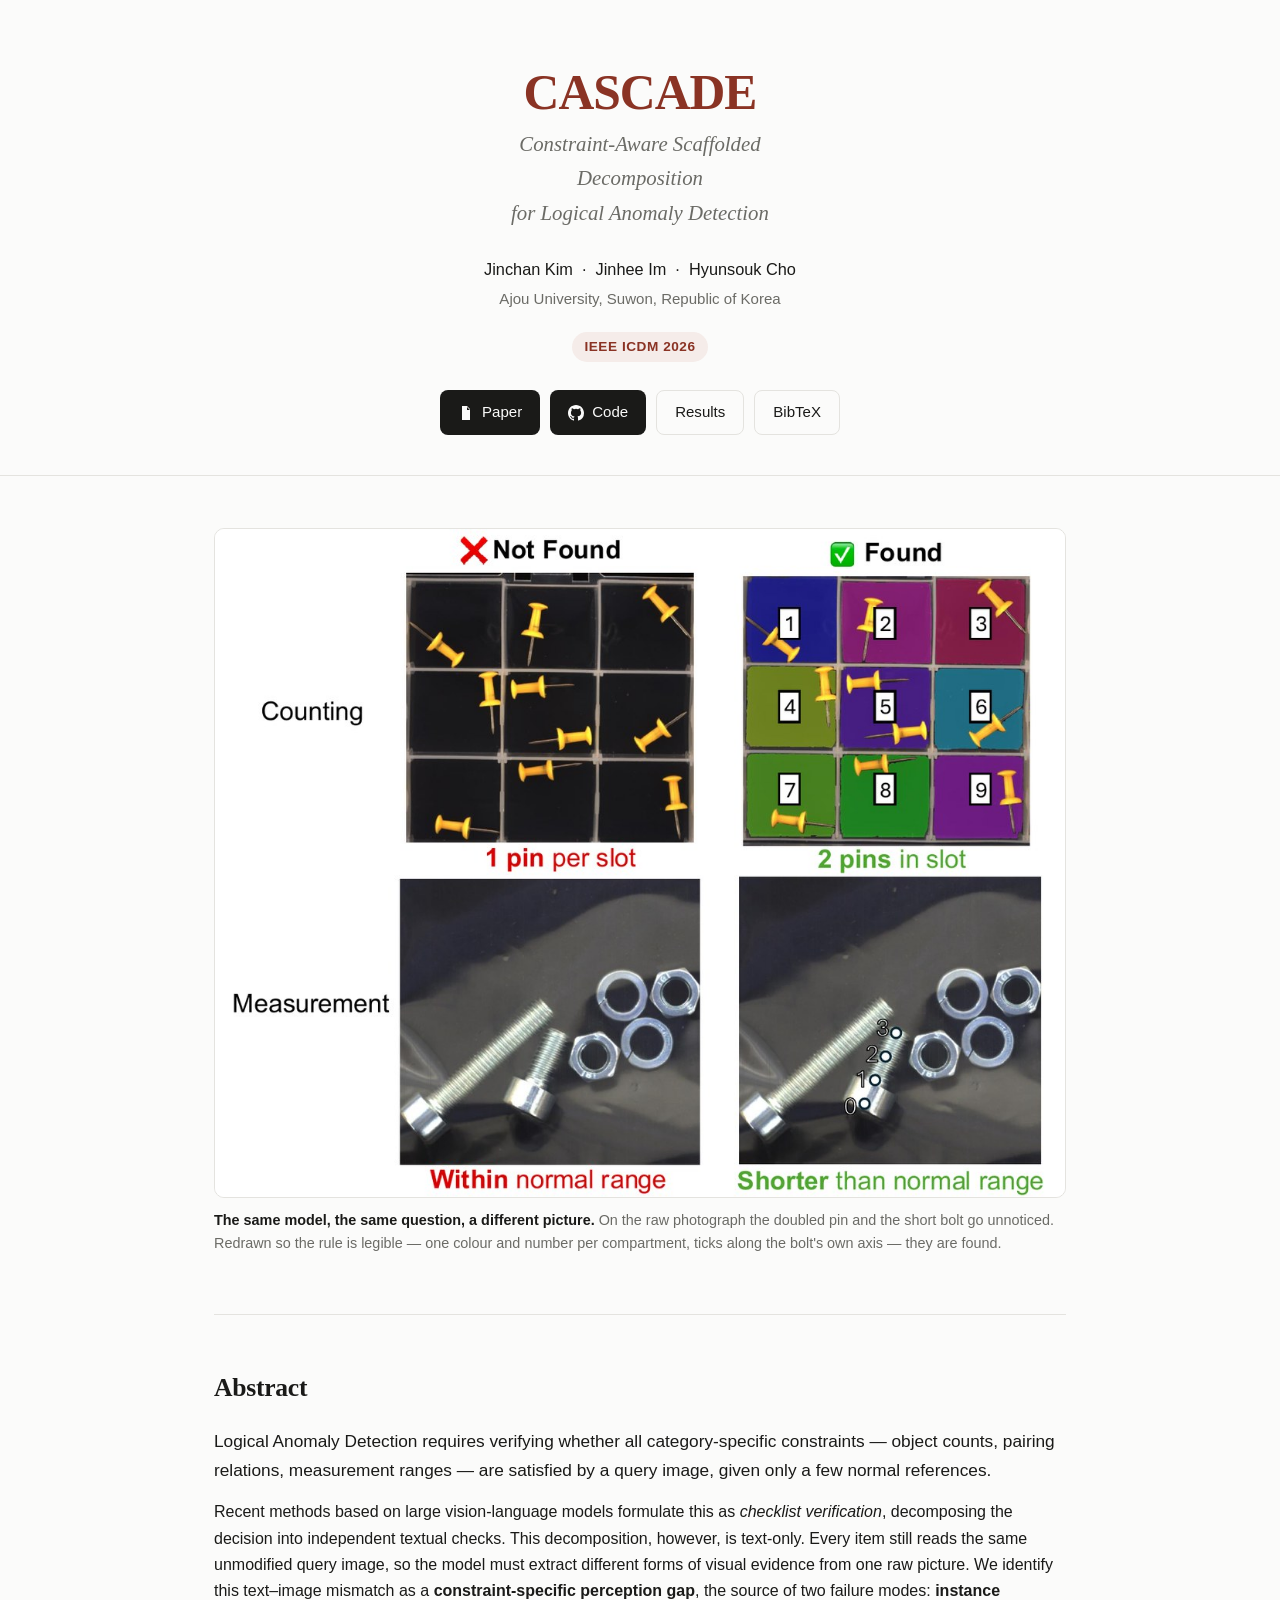
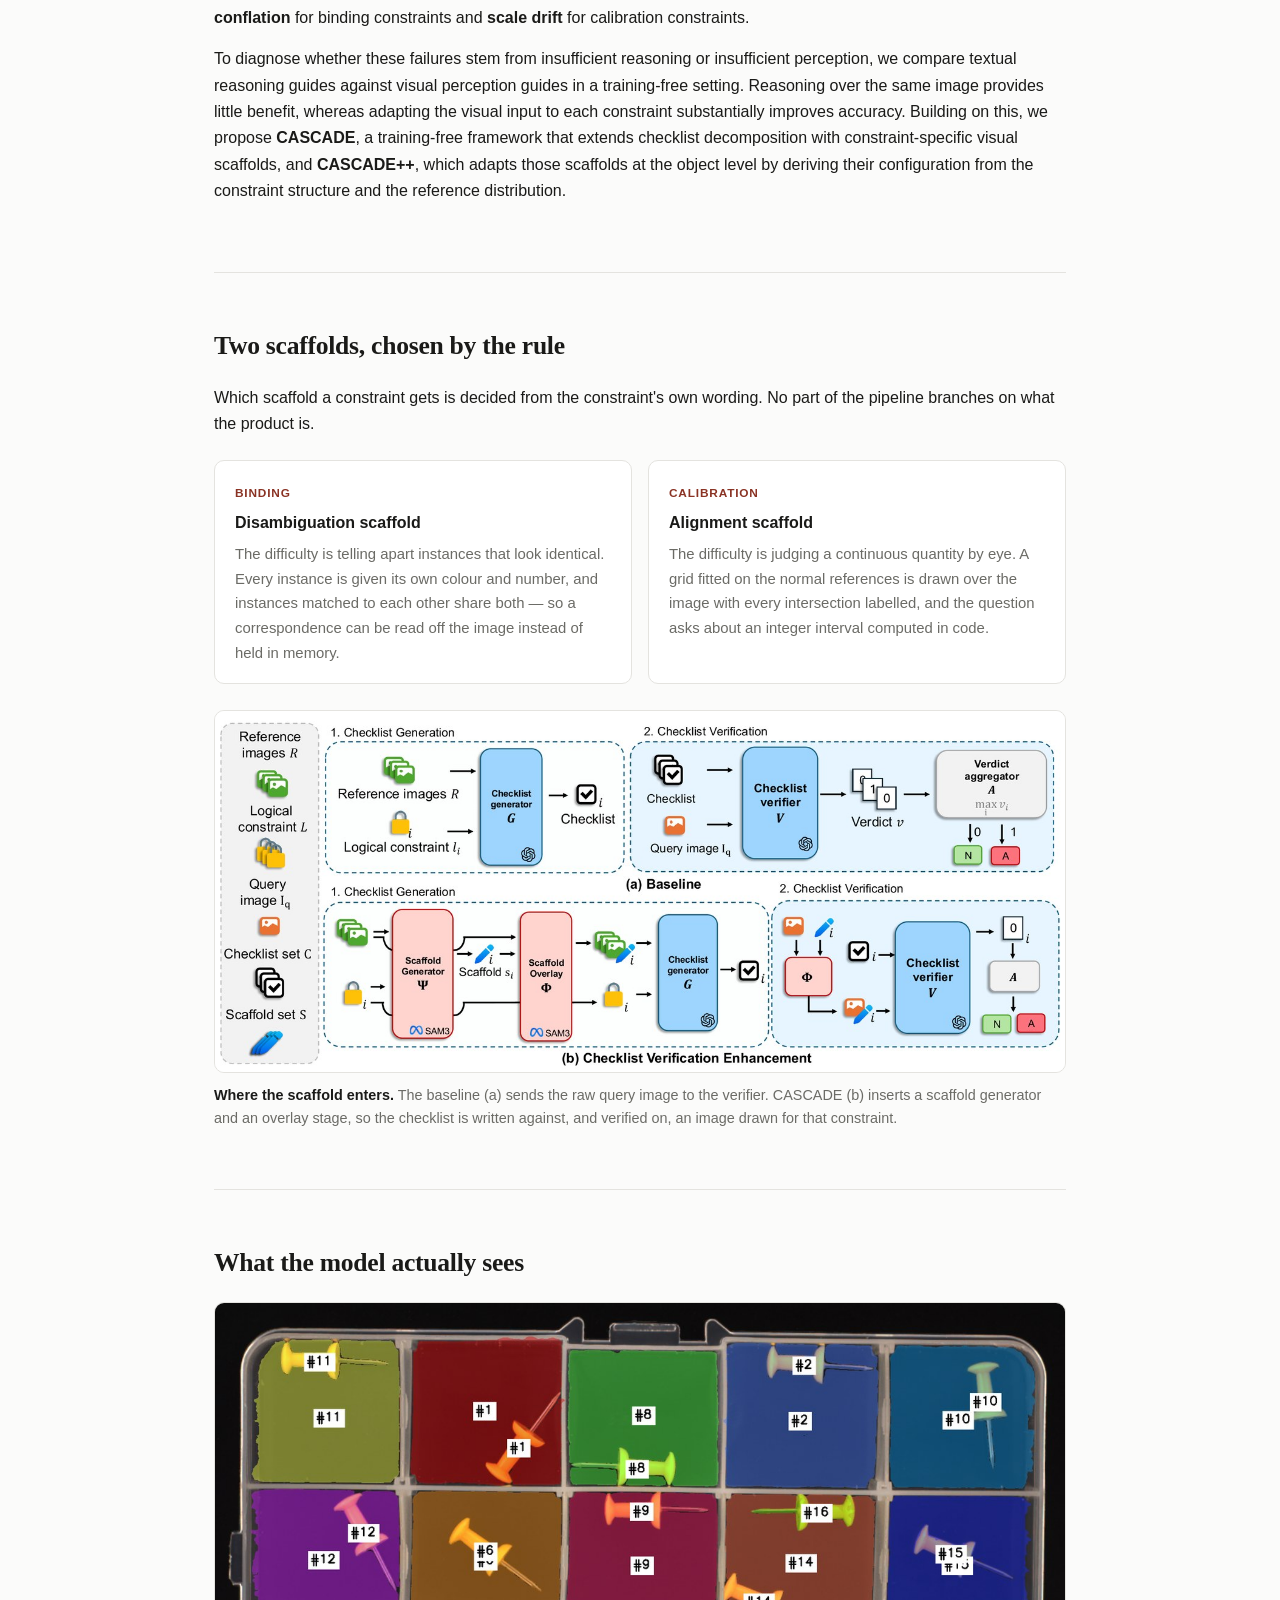
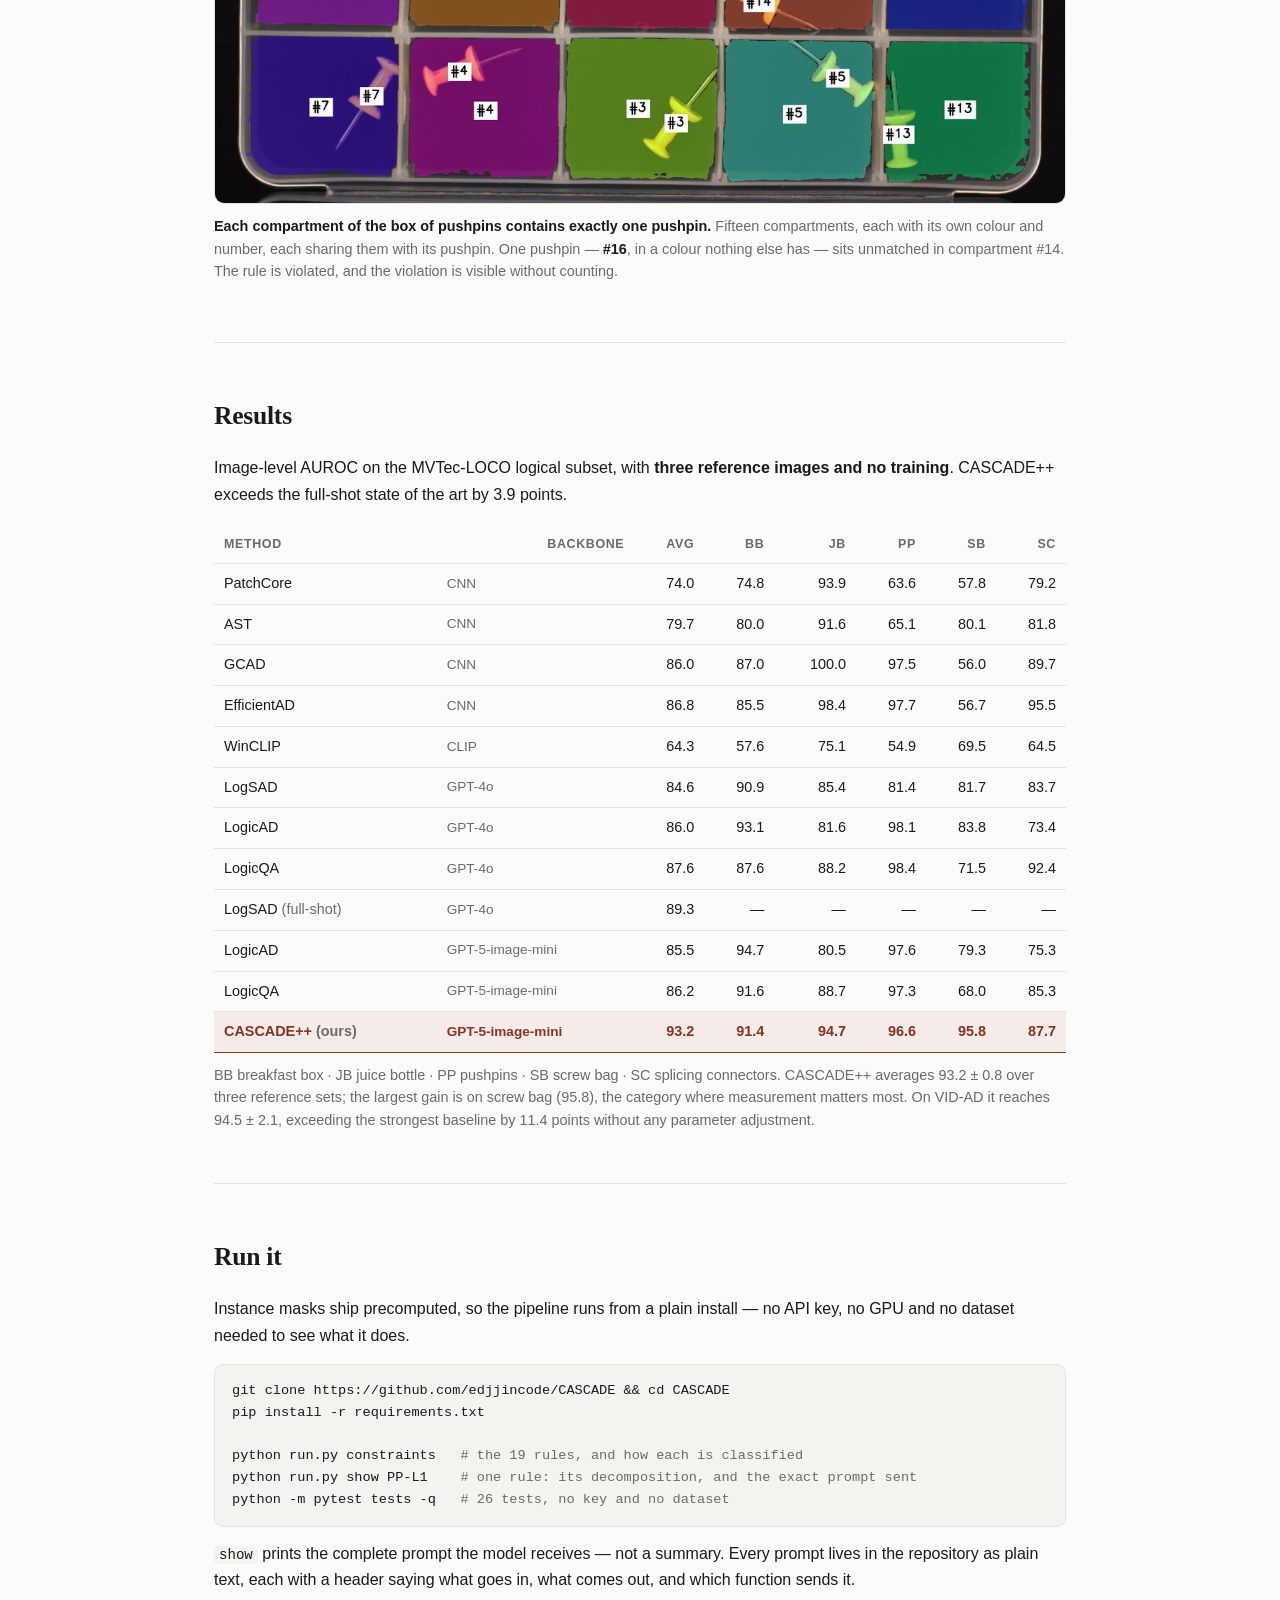
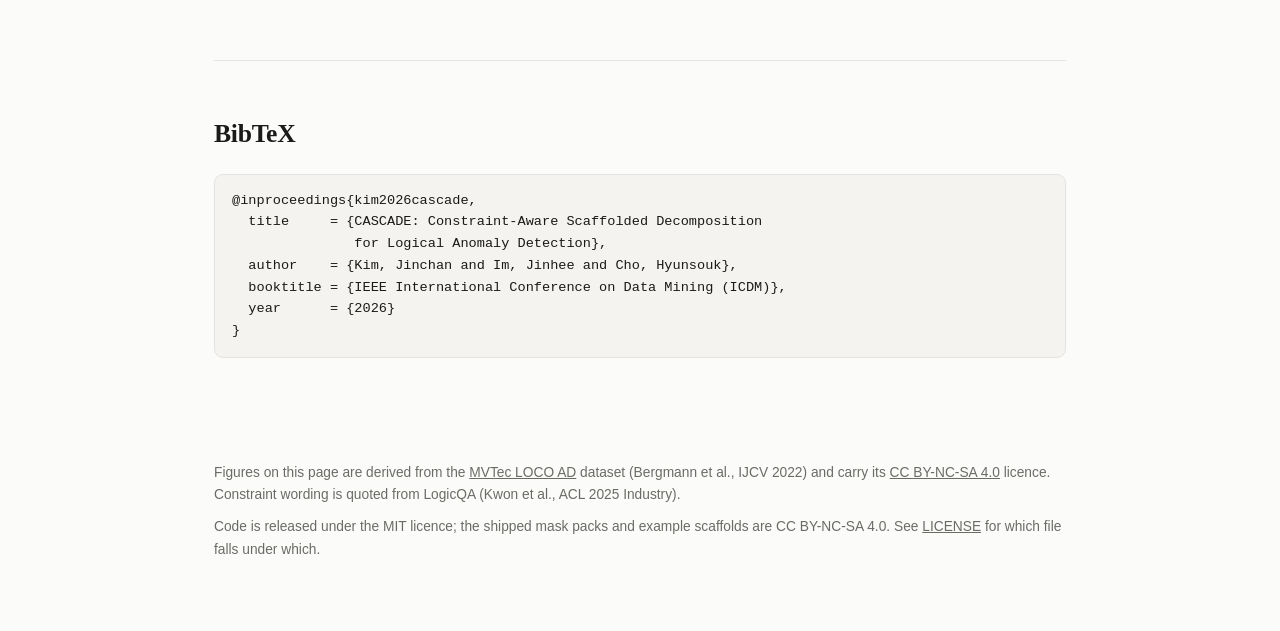
==== docs/index.html @ 84f2769f "Add the project page A single self-contained page under docs/, ready to serve from GitHub Pages: the" ====
<!DOCTYPE html>
<html lang="en">
<head>
<meta charset="utf-8">
<meta name="viewport" content="width=device-width, initial-scale=1">
<title>CASCADE — Constraint-Aware Scaffolded Decomposition for Logical Anomaly Detection</title>
<meta name="description" content="CASCADE redraws each image so a logical constraint can be read off it. Training-free logical anomaly detection with three reference images. ICDM 2026.">
<meta property="og:title" content="CASCADE: Constraint-Aware Scaffolded Decomposition for Logical Anomaly Detection">
<meta property="og:description" content="Training-free logical anomaly detection. 93.2 AUROC on MVTec-LOCO with three references.">
<meta property="og:image" content="assets/teaser.jpg">
<meta property="og:type" content="website">
<style>
:root{
  --bg:#fbfbfa; --panel:#fff; --ink:#1a1a18; --muted:#6b6b66; --line:#e4e3df;
  --accent:#8a3324; --accent-soft:#f5ece9; --code-bg:#f4f3f0;
  --serif:"Iowan Old Style","Palatino Linotype",Palatino,Georgia,serif;
  --sans:-apple-system,BlinkMacSystemFont,"Segoe UI",Roboto,Helvetica,Arial,sans-serif;
  --mono:ui-monospace,SFMono-Regular,"SF Mono",Menlo,Consolas,monospace;
}
@media (prefers-color-scheme:dark){
  :root:not([data-theme="light"]){
    --bg:#16161a; --panel:#1d1d22; --ink:#e8e7e3; --muted:#9a9a94; --line:#2f2f36;
    --accent:#e0876f; --accent-soft:#2a1e1b; --code-bg:#232329;
  }
}
*{box-sizing:border-box}
body{margin:0;background:var(--bg);color:var(--ink);font-family:var(--sans);
     line-height:1.65;-webkit-font-smoothing:antialiased}
.wrap{max-width:900px;margin:0 auto;padding:0 24px}

/* ---------- header ---------- */
header{padding:64px 0 40px;text-align:center;border-bottom:1px solid var(--line)}
h1{font-family:var(--serif);font-size:clamp(2.1rem,5.5vw,3.1rem);line-height:1.15;
   margin:0 0 6px;letter-spacing:-.02em}
h1 .name{color:var(--accent)}
.sub{font-family:var(--serif);font-size:clamp(1.05rem,2.4vw,1.3rem);color:var(--muted);
     margin:0 auto 26px;max-width:34ch;font-style:italic}
.authors{font-size:1.02rem;margin:0 0 4px}
.authors a{color:var(--ink);text-decoration:none;border-bottom:1px solid var(--line)}
.authors a:hover{border-color:var(--accent);color:var(--accent)}
.affil{color:var(--muted);font-size:.94rem;margin:0 0 6px}
.venue{display:inline-block;margin-top:14px;padding:4px 12px;border-radius:999px;
       background:var(--accent-soft);color:var(--accent);font-size:.85rem;font-weight:600;
       letter-spacing:.04em}

/* ---------- buttons ---------- */
.links{display:flex;gap:10px;justify-content:center;flex-wrap:wrap;margin:28px 0 0}
.btn{display:inline-flex;align-items:center;gap:8px;padding:9px 18px;border-radius:8px;
     background:var(--ink);color:var(--bg);text-decoration:none;font-size:.94rem;
     font-weight:500;transition:transform .12s ease,opacity .12s ease}
.btn:hover{transform:translateY(-1px);opacity:.88}
.btn.ghost{background:transparent;color:var(--ink);border:1px solid var(--line)}
.btn.ghost:hover{border-color:var(--accent);color:var(--accent)}
.btn svg{width:16px;height:16px;fill:currentColor}

/* ---------- sections ---------- */
section{padding:52px 0;border-bottom:1px solid var(--line)}
section:last-of-type{border-bottom:none}
h2{font-family:var(--serif);font-size:1.6rem;margin:0 0 18px;letter-spacing:-.01em}
h3{font-size:1.02rem;margin:26px 0 8px;letter-spacing:.01em}
p{margin:0 0 15px}
.lede{font-size:1.08rem}
figure{margin:0 0 8px}
figure img{width:100%;height:auto;display:block;border-radius:10px;
           border:1px solid var(--line);background:var(--panel)}
figcaption{font-size:.9rem;color:var(--muted);margin-top:11px;line-height:1.55}
figcaption b{color:var(--ink);font-weight:600}

/* ---------- the two-scaffold cards ---------- */
.cards{display:grid;grid-template-columns:1fr 1fr;gap:16px;margin:22px 0 6px}
@media (max-width:640px){.cards{grid-template-columns:1fr}}
.card{background:var(--panel);border:1px solid var(--line);border-radius:10px;padding:18px 20px}
.card h4{margin:0 0 6px;font-size:1rem}
.card .tag{display:inline-block;font-size:.74rem;letter-spacing:.07em;text-transform:uppercase;
           color:var(--accent);font-weight:700;margin-bottom:7px}
.card p{margin:0;font-size:.93rem;color:var(--muted)}

/* ---------- table ---------- */
.scroll{overflow-x:auto;margin:18px 0 10px}
table{border-collapse:collapse;width:100%;font-size:.9rem;min-width:520px}
th,td{padding:8px 10px;text-align:right;border-bottom:1px solid var(--line);
      font-variant-numeric:tabular-nums}
th:first-child,td:first-child{text-align:left}
thead th{font-size:.78rem;letter-spacing:.05em;text-transform:uppercase;color:var(--muted);
         border-bottom:1.5px solid var(--line)}
tbody tr.ours{background:var(--accent-soft)}
tbody tr.ours td{font-weight:700;color:var(--accent);border-bottom-color:var(--accent)}
tbody td.backbone{color:var(--muted);font-size:.85rem;text-align:left}
.rule-top td{border-top:1.5px solid var(--line)}

/* ---------- code ---------- */
pre{background:var(--code-bg);border:1px solid var(--line);border-radius:9px;
    padding:15px 17px;overflow-x:auto;font-family:var(--mono);font-size:.85rem;
    line-height:1.6;margin:14px 0}
code{font-family:var(--mono);font-size:.88em;background:var(--code-bg);
     padding:1px 5px;border-radius:4px}
pre code{background:none;padding:0;font-size:1em}
.c{color:var(--muted)}

/* ---------- footer ---------- */
footer{padding:38px 0 60px;font-size:.86rem;color:var(--muted)}
footer a{color:var(--muted)}
footer p{margin:0 0 9px}
a{color:var(--accent)}
</style>
</head>
<body>

<header>
  <div class="wrap">
    <h1><span class="name">CASCADE</span></h1>
    <p class="sub">Constraint-Aware Scaffolded Decomposition<br>for Logical Anomaly Detection</p>
    <p class="authors">Jinchan Kim &nbsp;·&nbsp; Jinhee Im &nbsp;·&nbsp; Hyunsouk Cho</p>
    <p class="affil">Ajou University, Suwon, Republic of Korea</p>
    <span class="venue">IEEE ICDM 2026</span>

    <div class="links">
      <a class="btn" href="assets/cascade_icdm2026.pdf">
        <svg viewBox="0 0 16 16"><path d="M4 1h5l3 3v11H4V1zm5 1v3h3L9 2z"/></svg>
        Paper
      </a>
      <a class="btn" href="https://github.com/edjjincode/CASCADE">
        <svg viewBox="0 0 16 16"><path d="M8 0C3.58 0 0 3.58 0 8c0 3.54 2.29 6.53 5.47 7.59.4.07.55-.17.55-.38 0-.19-.01-.82-.01-1.49-2.01.37-2.53-.49-2.69-.94-.09-.23-.48-.94-.82-1.13-.28-.15-.68-.52-.01-.53.63-.01 1.08.58 1.23.82.72 1.21 1.87.87 2.33.66.07-.52.28-.87.51-1.07-1.78-.2-3.64-.89-3.64-3.95 0-.87.31-1.59.82-2.15-.08-.2-.36-1.02.08-2.12 0 0 .67-.21 2.2.82a7.4 7.4 0 014 0c1.53-1.04 2.2-.82 2.2-.82.44 1.1.16 1.92.08 2.12.51.56.82 1.27.82 2.15 0 3.07-1.87 3.75-3.65 3.95.29.25.54.73.54 1.48 0 1.07-.01 1.93-.01 2.2 0 .21.15.46.55.38A8.01 8.01 0 0016 8c0-4.42-3.58-8-8-8z"/></svg>
        Code
      </a>
      <a class="btn ghost" href="#results">Results</a>
      <a class="btn ghost" href="#bibtex">BibTeX</a>
    </div>
  </div>
</header>

<div class="wrap">

<section>
  <figure>
    <img src="assets/teaser.jpg" alt="Two rows. Top: nine pushpin compartments, first as a raw photo where a doubled pin is missed, then with each compartment tinted and numbered where the doubled pin is found. Bottom: a bolt, first as a raw photo where a short bolt is missed, then with numbered ticks along its axis where it is found.">
    <figcaption><b>The same model, the same question, a different picture.</b>
      On the raw photograph the doubled pin and the short bolt go unnoticed.
      Redrawn so the rule is legible — one colour and number per compartment,
      ticks along the bolt's own axis — they are found.</figcaption>
  </figure>
</section>

<section>
  <h2>Abstract</h2>
  <p class="lede">Logical Anomaly Detection requires verifying whether all category-specific
    constraints — object counts, pairing relations, measurement ranges — are satisfied by a
    query image, given only a few normal references.</p>
  <p>Recent methods based on large vision-language models formulate this as
    <em>checklist verification</em>, decomposing the decision into independent textual checks.
    This decomposition, however, is text-only. Every item still reads the same unmodified query
    image, so the model must extract different forms of visual evidence from one raw picture.
    We identify this text–image mismatch as a <b>constraint-specific perception gap</b>, the
    source of two failure modes: <b>instance conflation</b> for binding constraints and
    <b>scale drift</b> for calibration constraints.</p>
  <p>To diagnose whether these failures stem from insufficient reasoning or insufficient
    perception, we compare textual reasoning guides against visual perception guides in a
    training-free setting. Reasoning over the same image provides little benefit, whereas
    adapting the visual input to each constraint substantially improves accuracy. Building on
    this, we propose <b>CASCADE</b>, a training-free framework that extends checklist
    decomposition with constraint-specific visual scaffolds, and <b>CASCADE++</b>, which adapts
    those scaffolds at the object level by deriving their configuration from the constraint
    structure and the reference distribution.</p>
</section>

<section>
  <h2>Two scaffolds, chosen by the rule</h2>
  <p>Which scaffold a constraint gets is decided from the constraint's own wording. No part of
    the pipeline branches on what the product is.</p>

  <div class="cards">
    <div class="card">
      <span class="tag">Binding</span>
      <h4>Disambiguation scaffold</h4>
      <p>The difficulty is telling apart instances that look identical. Every instance is given
        its own colour and number, and instances matched to each other share both — so a
        correspondence can be read off the image instead of held in memory.</p>
    </div>
    <div class="card">
      <span class="tag">Calibration</span>
      <h4>Alignment scaffold</h4>
      <p>The difficulty is judging a continuous quantity by eye. A grid fitted on the normal
        references is drawn over the image with every intersection labelled, and the question
        asks about an integer interval computed in code.</p>
    </div>
  </div>

  <figure style="margin-top:26px">
    <img src="assets/method.jpg" alt="Two-row diagram. Top row, the baseline: reference images and a logical constraint go to a checklist generator, then a checklist and the raw query image go to a verifier that emits a verdict. Bottom row, ours: a scaffold generator and overlay stage sit before both the generator and the verifier, so both read a scaffolded image.">
    <figcaption><b>Where the scaffold enters.</b> The baseline (a) sends the raw query image to
      the verifier. CASCADE (b) inserts a scaffold generator and an overlay stage, so the
      checklist is written against, and verified on, an image drawn for that constraint.</figcaption>
  </figure>
</section>

<section>
  <h2>What the model actually sees</h2>
  <figure>
    <img src="assets/scaffold_full.jpg" alt="A box of fifteen pushpin compartments. Each compartment is tinted a distinct colour and numbered, and the pushpin resting in it carries the same colour and number. One extra pushpin, numbered 16 in a colour nothing else has, lies in the compartment numbered 14.">
    <figcaption><b>Each compartment of the box of pushpins contains exactly one pushpin.</b>
      Fifteen compartments, each with its own colour and number, each sharing them with its
      pushpin. One pushpin — <b>#16</b>, in a colour nothing else has — sits unmatched in
      compartment #14. The rule is violated, and the violation is visible without counting.</figcaption>
  </figure>
</section>

<section id="results">
  <h2>Results</h2>
  <p>Image-level AUROC on the MVTec-LOCO logical subset, with <b>three reference images and no
    training</b>. CASCADE++ exceeds the full-shot state of the art by 3.9 points.</p>

  <div class="scroll">
  <table>
    <thead>
      <tr><th>Method</th><th class="backbone">Backbone</th><th>Avg</th>
          <th>BB</th><th>JB</th><th>PP</th><th>SB</th><th>SC</th></tr>
    </thead>
    <tbody>
      <tr><td>PatchCore</td><td class="backbone">CNN</td><td>74.0</td><td>74.8</td><td>93.9</td><td>63.6</td><td>57.8</td><td>79.2</td></tr>
      <tr><td>AST</td><td class="backbone">CNN</td><td>79.7</td><td>80.0</td><td>91.6</td><td>65.1</td><td>80.1</td><td>81.8</td></tr>
      <tr><td>GCAD</td><td class="backbone">CNN</td><td>86.0</td><td>87.0</td><td>100.0</td><td>97.5</td><td>56.0</td><td>89.7</td></tr>
      <tr><td>EfficientAD</td><td class="backbone">CNN</td><td>86.8</td><td>85.5</td><td>98.4</td><td>97.7</td><td>56.7</td><td>95.5</td></tr>
      <tr class="rule-top"><td>WinCLIP</td><td class="backbone">CLIP</td><td>64.3</td><td>57.6</td><td>75.1</td><td>54.9</td><td>69.5</td><td>64.5</td></tr>
      <tr><td>LogSAD</td><td class="backbone">GPT-4o</td><td>84.6</td><td>90.9</td><td>85.4</td><td>81.4</td><td>81.7</td><td>83.7</td></tr>
      <tr><td>LogicAD</td><td class="backbone">GPT-4o</td><td>86.0</td><td>93.1</td><td>81.6</td><td>98.1</td><td>83.8</td><td>73.4</td></tr>
      <tr><td>LogicQA</td><td class="backbone">GPT-4o</td><td>87.6</td><td>87.6</td><td>88.2</td><td>98.4</td><td>71.5</td><td>92.4</td></tr>
      <tr><td>LogSAD <span class="c">(full-shot)</span></td><td class="backbone">GPT-4o</td><td>89.3</td><td>—</td><td>—</td><td>—</td><td>—</td><td>—</td></tr>
      <tr class="rule-top"><td>LogicAD</td><td class="backbone">GPT-5-image-mini</td><td>85.5</td><td>94.7</td><td>80.5</td><td>97.6</td><td>79.3</td><td>75.3</td></tr>
      <tr><td>LogicQA</td><td class="backbone">GPT-5-image-mini</td><td>86.2</td><td>91.6</td><td>88.7</td><td>97.3</td><td>68.0</td><td>85.3</td></tr>
      <tr class="ours"><td>CASCADE++ <span class="c">(ours)</span></td><td class="backbone">GPT-5-image-mini</td><td>93.2</td><td>91.4</td><td>94.7</td><td>96.6</td><td>95.8</td><td>87.7</td></tr>
    </tbody>
  </table>
  </div>
  <figcaption>BB breakfast box · JB juice bottle · PP pushpins · SB screw bag · SC splicing
    connectors. CASCADE++ averages 93.2 ± 0.8 over three reference sets; the largest gain is on
    screw bag (95.8), the category where measurement matters most. On VID-AD it reaches
    94.5 ± 2.1, exceeding the strongest baseline by 11.4 points without any parameter
    adjustment.</figcaption>
</section>

<section>
  <h2>Run it</h2>
  <p>Instance masks ship precomputed, so the pipeline runs from a plain install — no API key,
    no GPU and no dataset needed to see what it does.</p>
<pre><code>git clone https://github.com/edjjincode/CASCADE &amp;&amp; cd CASCADE
pip install -r requirements.txt

python run.py constraints   <span class="c"># the 19 rules, and how each is classified</span>
python run.py show PP-L1    <span class="c"># one rule: its decomposition, and the exact prompt sent</span>
python -m pytest tests -q   <span class="c"># 26 tests, no key and no dataset</span></code></pre>
  <p><code>show</code> prints the complete prompt the model receives — not a summary. Every
    prompt lives in the repository as plain text, each with a header saying what goes in, what
    comes out, and which function sends it.</p>
</section>

<section id="bibtex">
  <h2>BibTeX</h2>
<pre><code>@inproceedings{kim2026cascade,
  title     = {CASCADE: Constraint-Aware Scaffolded Decomposition
               for Logical Anomaly Detection},
  author    = {Kim, Jinchan and Im, Jinhee and Cho, Hyunsouk},
  booktitle = {IEEE International Conference on Data Mining (ICDM)},
  year      = {2026}
}</code></pre>
</section>

<footer>
  <p>Figures on this page are derived from the
    <a href="https://www.mvtec.com/company/research/datasets/mvtec-loco">MVTec LOCO AD</a>
    dataset (Bergmann et al., IJCV 2022) and carry its
    <a href="https://creativecommons.org/licenses/by-nc-sa/4.0/">CC BY-NC-SA 4.0</a> licence.
    Constraint wording is quoted from LogicQA (Kwon et al., ACL 2025 Industry).</p>
  <p>Code is released under the MIT licence; the shipped mask packs and example scaffolds are
    CC BY-NC-SA 4.0. See <a href="https://github.com/edjjincode/CASCADE/blob/main/LICENSE">LICENSE</a>
    for which file falls under which.</p>
</footer>

</div>
</body>
</html>
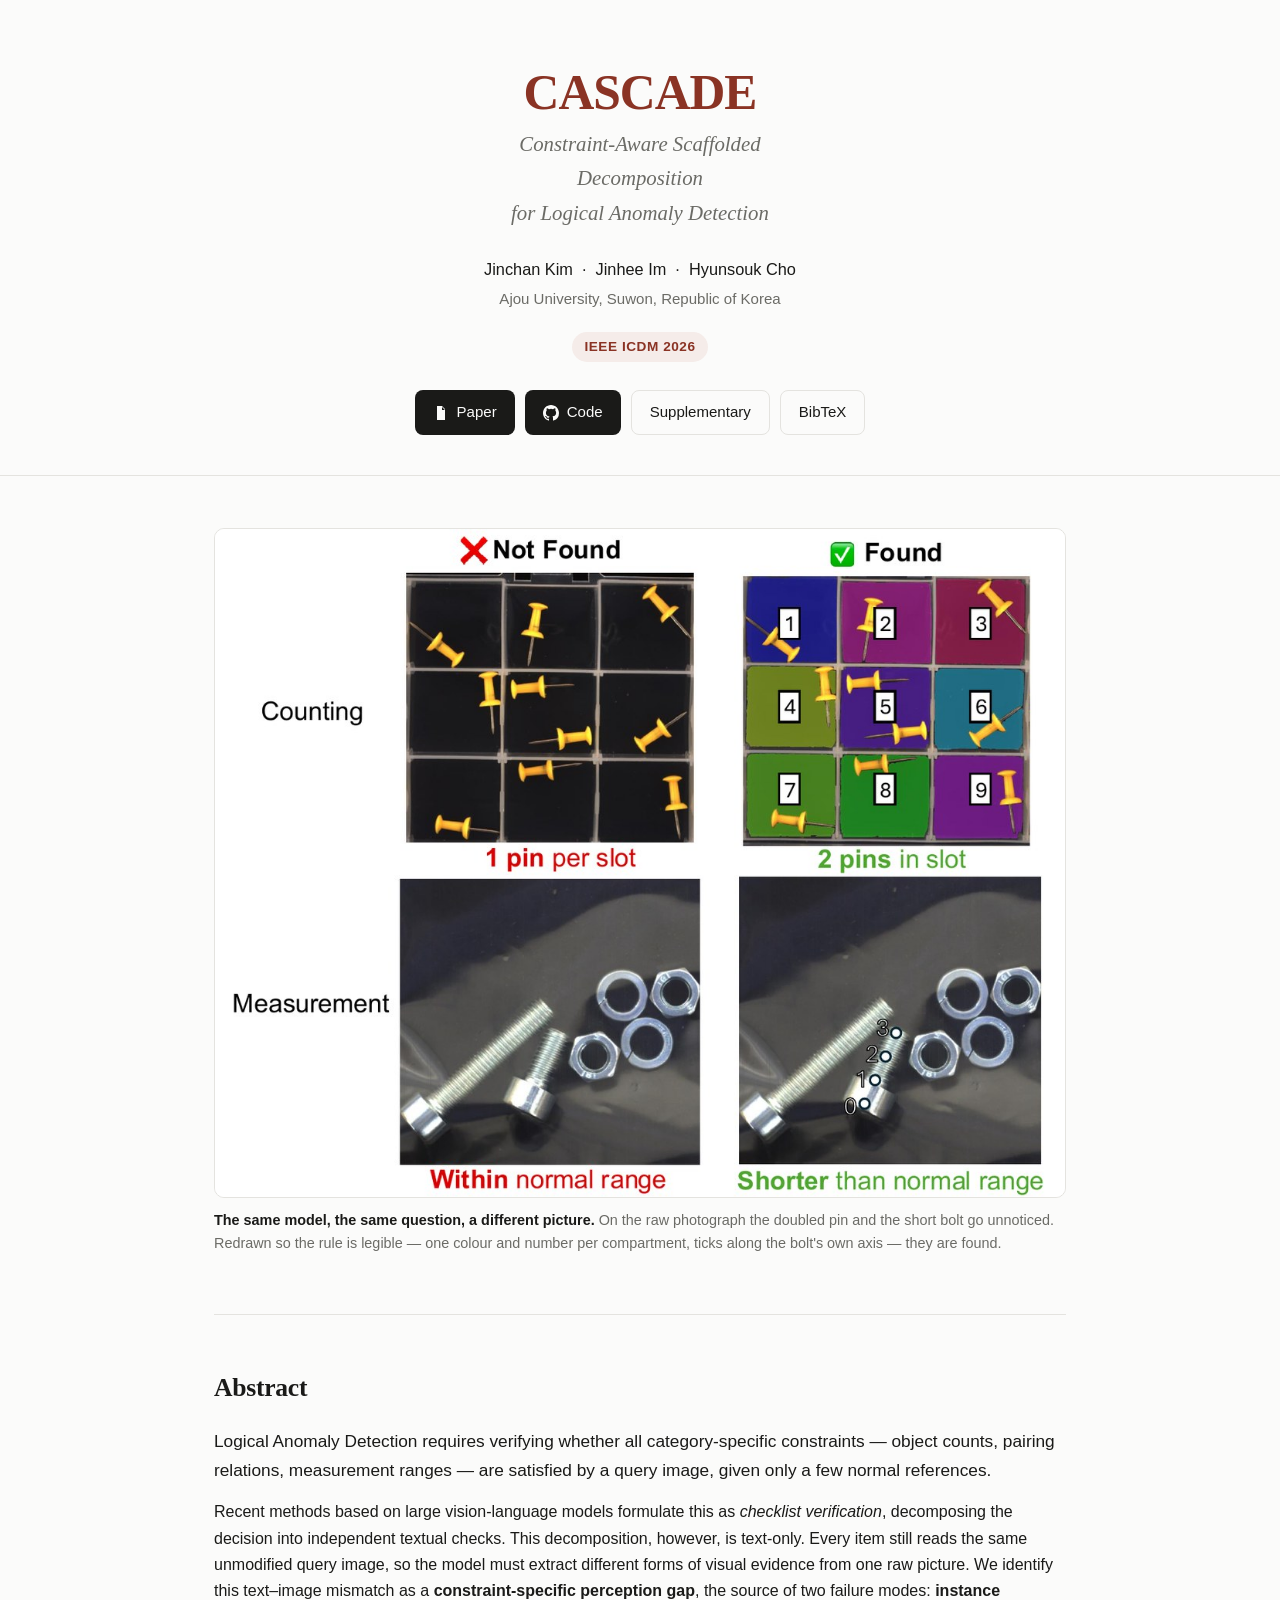
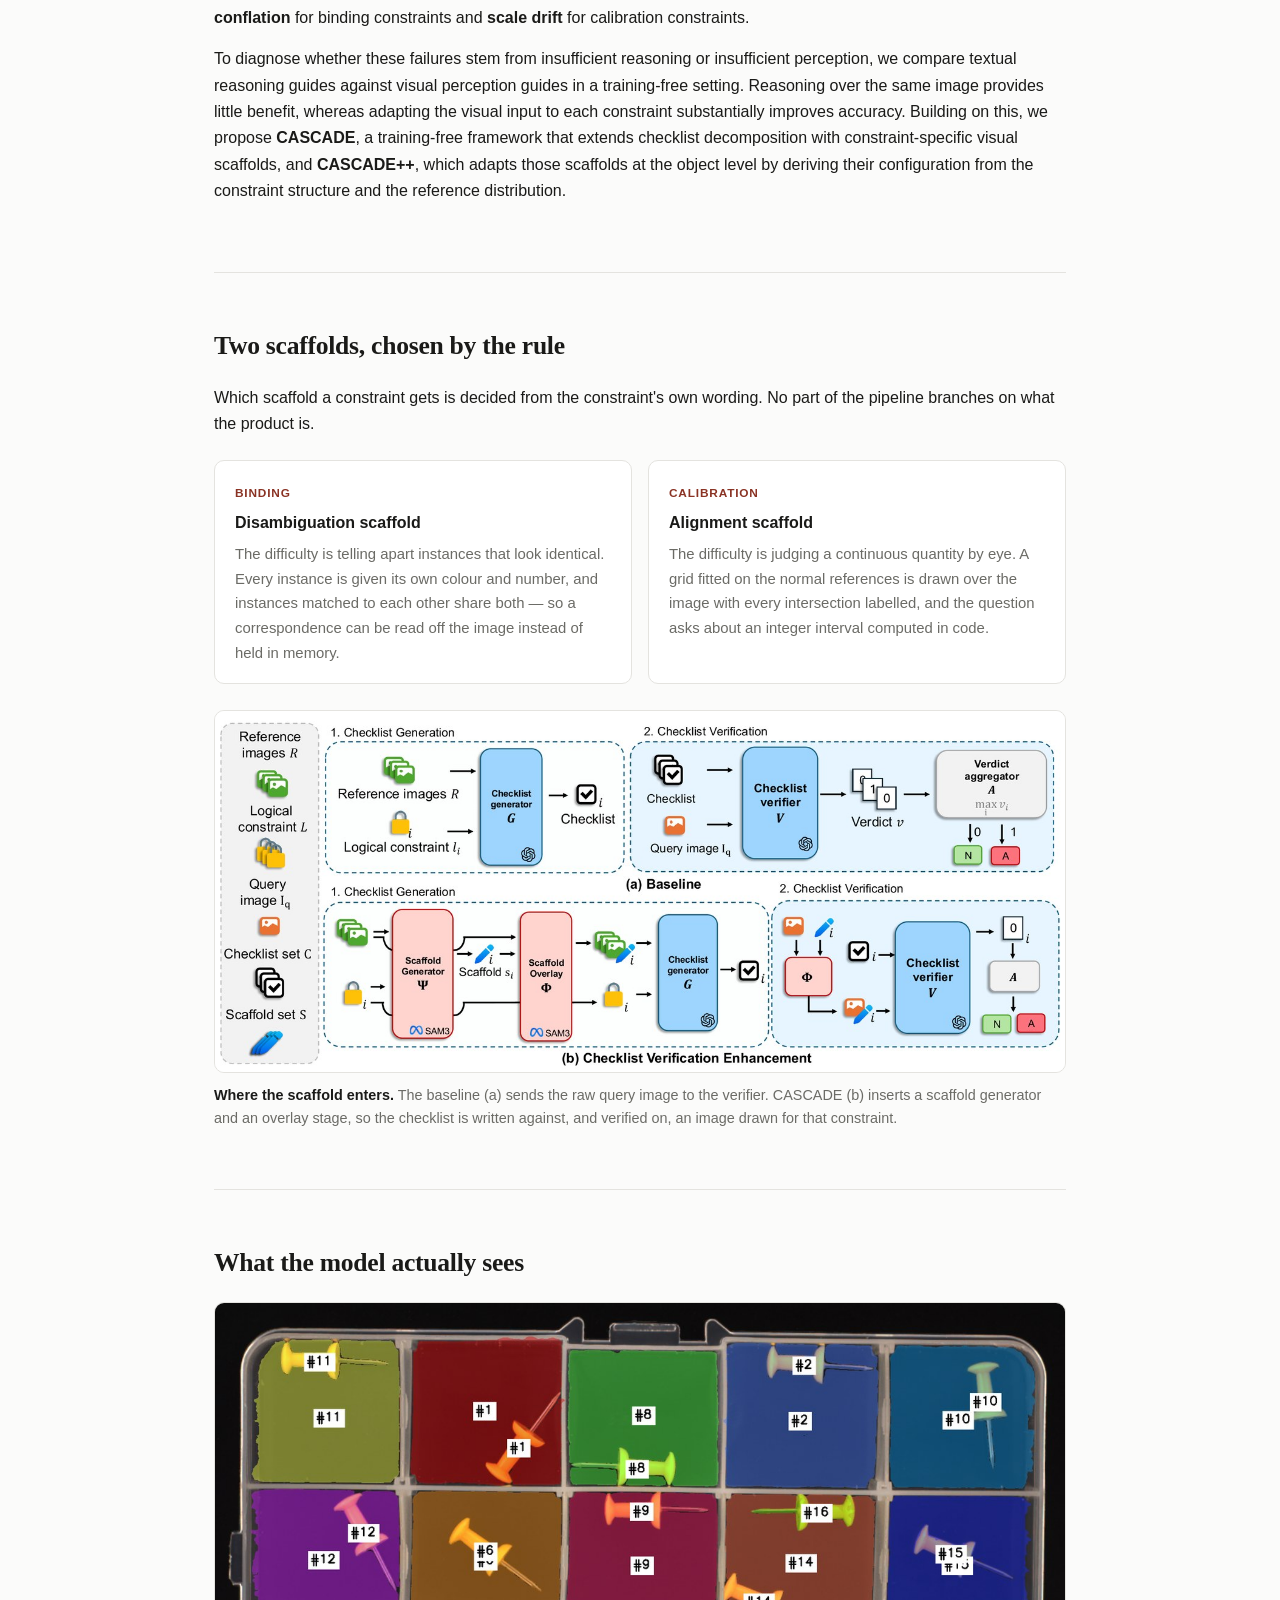
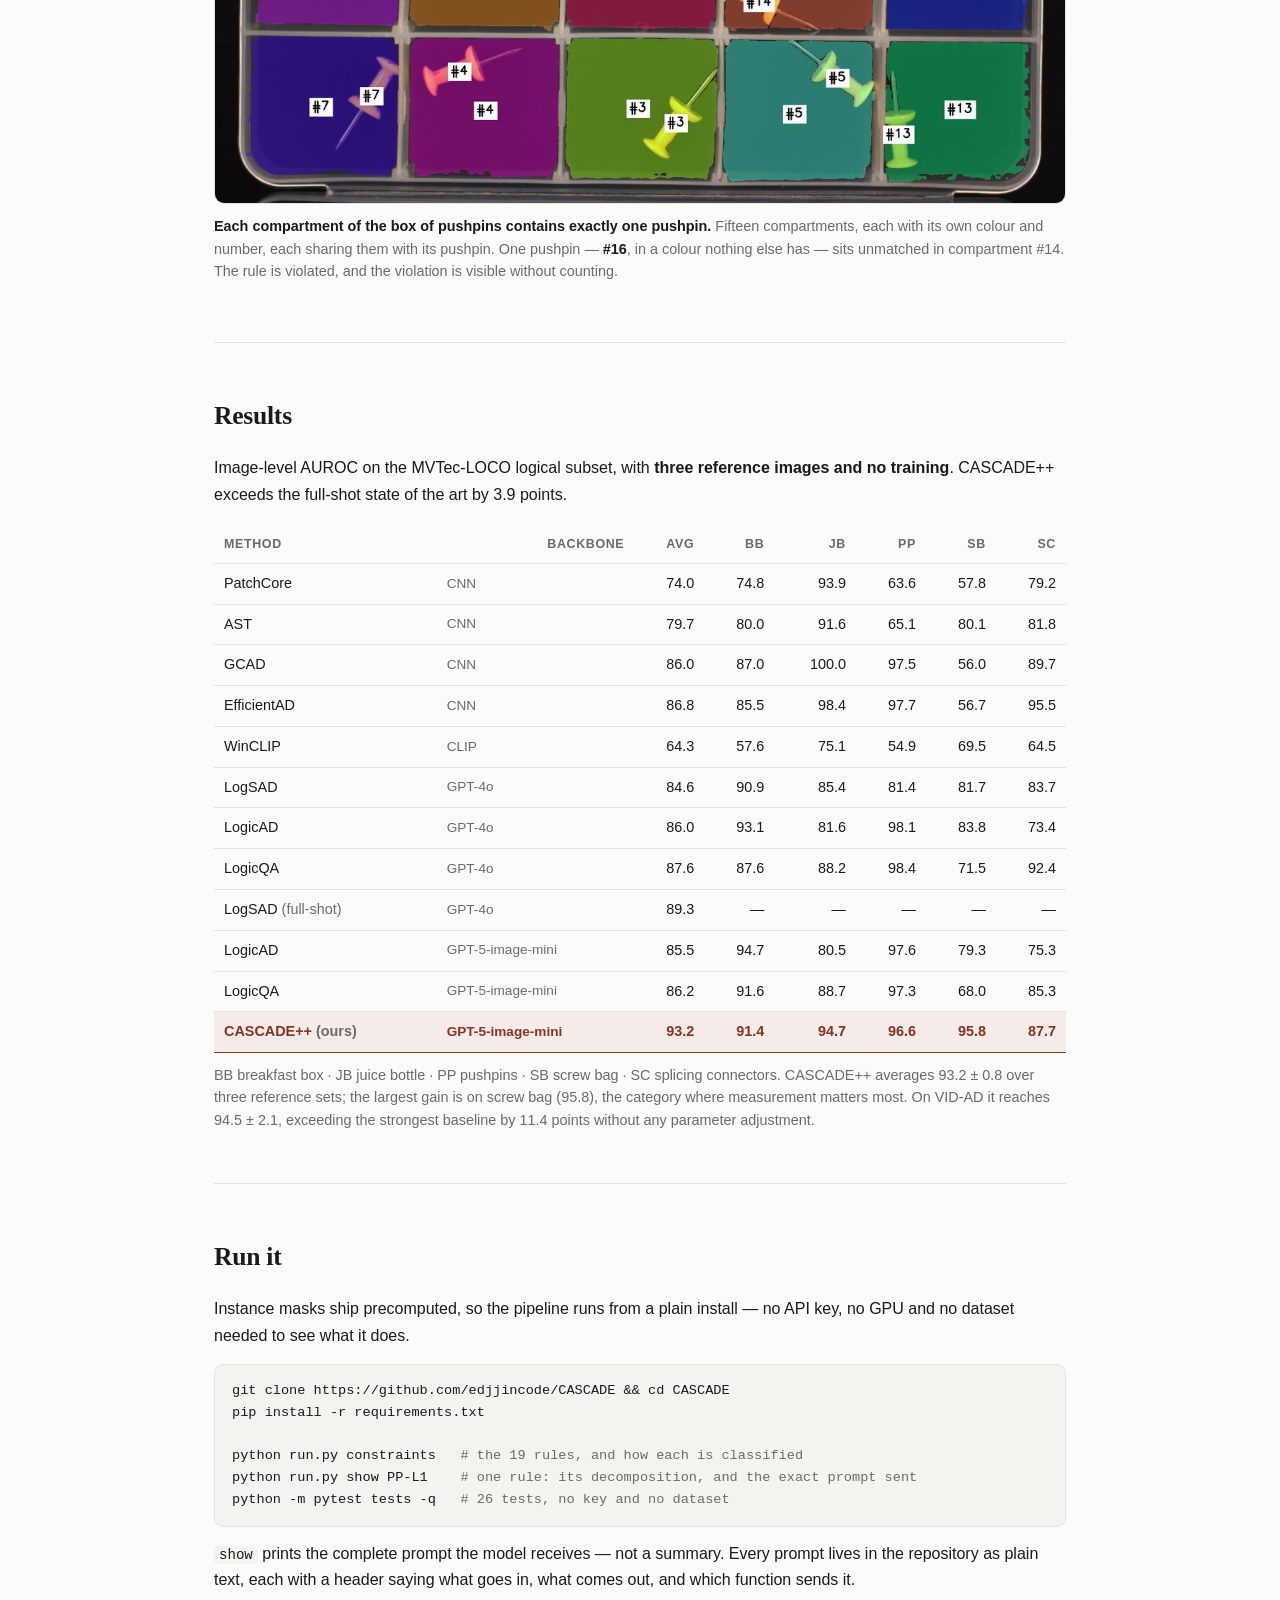
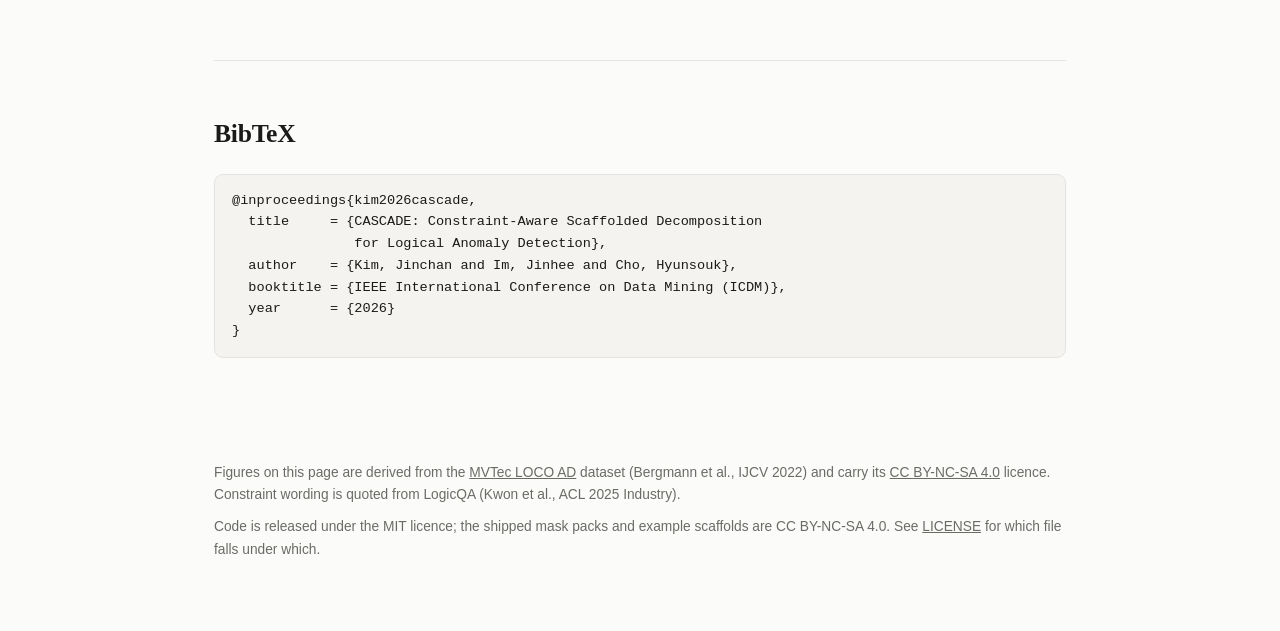
==== commit 448eb819: "Add a supplementary page for what the paper had no room for A conference paper has a page limit; a p" ====
--- a/docs/index.html
+++ b/docs/index.html
@@ -9,100 +9,7 @@
 <meta property="og:description" content="Training-free logical anomaly detection. 93.2 AUROC on MVTec-LOCO with three references.">
 <meta property="og:image" content="assets/teaser.jpg">
 <meta property="og:type" content="website">
-<style>
-:root{
-  --bg:#fbfbfa; --panel:#fff; --ink:#1a1a18; --muted:#6b6b66; --line:#e4e3df;
-  --accent:#8a3324; --accent-soft:#f5ece9; --code-bg:#f4f3f0;
-  --serif:"Iowan Old Style","Palatino Linotype",Palatino,Georgia,serif;
-  --sans:-apple-system,BlinkMacSystemFont,"Segoe UI",Roboto,Helvetica,Arial,sans-serif;
-  --mono:ui-monospace,SFMono-Regular,"SF Mono",Menlo,Consolas,monospace;
-}
-@media (prefers-color-scheme:dark){
-  :root:not([data-theme="light"]){
-    --bg:#16161a; --panel:#1d1d22; --ink:#e8e7e3; --muted:#9a9a94; --line:#2f2f36;
-    --accent:#e0876f; --accent-soft:#2a1e1b; --code-bg:#232329;
-  }
-}
-*{box-sizing:border-box}
-body{margin:0;background:var(--bg);color:var(--ink);font-family:var(--sans);
-     line-height:1.65;-webkit-font-smoothing:antialiased}
-.wrap{max-width:900px;margin:0 auto;padding:0 24px}
-
-/* ---------- header ---------- */
-header{padding:64px 0 40px;text-align:center;border-bottom:1px solid var(--line)}
-h1{font-family:var(--serif);font-size:clamp(2.1rem,5.5vw,3.1rem);line-height:1.15;
-   margin:0 0 6px;letter-spacing:-.02em}
-h1 .name{color:var(--accent)}
-.sub{font-family:var(--serif);font-size:clamp(1.05rem,2.4vw,1.3rem);color:var(--muted);
-     margin:0 auto 26px;max-width:34ch;font-style:italic}
-.authors{font-size:1.02rem;margin:0 0 4px}
-.authors a{color:var(--ink);text-decoration:none;border-bottom:1px solid var(--line)}
-.authors a:hover{border-color:var(--accent);color:var(--accent)}
-.affil{color:var(--muted);font-size:.94rem;margin:0 0 6px}
-.venue{display:inline-block;margin-top:14px;padding:4px 12px;border-radius:999px;
-       background:var(--accent-soft);color:var(--accent);font-size:.85rem;font-weight:600;
-       letter-spacing:.04em}
-
-/* ---------- buttons ---------- */
-.links{display:flex;gap:10px;justify-content:center;flex-wrap:wrap;margin:28px 0 0}
-.btn{display:inline-flex;align-items:center;gap:8px;padding:9px 18px;border-radius:8px;
-     background:var(--ink);color:var(--bg);text-decoration:none;font-size:.94rem;
-     font-weight:500;transition:transform .12s ease,opacity .12s ease}
-.btn:hover{transform:translateY(-1px);opacity:.88}
-.btn.ghost{background:transparent;color:var(--ink);border:1px solid var(--line)}
-.btn.ghost:hover{border-color:var(--accent);color:var(--accent)}
-.btn svg{width:16px;height:16px;fill:currentColor}
-
-/* ---------- sections ---------- */
-section{padding:52px 0;border-bottom:1px solid var(--line)}
-section:last-of-type{border-bottom:none}
-h2{font-family:var(--serif);font-size:1.6rem;margin:0 0 18px;letter-spacing:-.01em}
-h3{font-size:1.02rem;margin:26px 0 8px;letter-spacing:.01em}
-p{margin:0 0 15px}
-.lede{font-size:1.08rem}
-figure{margin:0 0 8px}
-figure img{width:100%;height:auto;display:block;border-radius:10px;
-           border:1px solid var(--line);background:var(--panel)}
-figcaption{font-size:.9rem;color:var(--muted);margin-top:11px;line-height:1.55}
-figcaption b{color:var(--ink);font-weight:600}
-
-/* ---------- the two-scaffold cards ---------- */
-.cards{display:grid;grid-template-columns:1fr 1fr;gap:16px;margin:22px 0 6px}
-@media (max-width:640px){.cards{grid-template-columns:1fr}}
-.card{background:var(--panel);border:1px solid var(--line);border-radius:10px;padding:18px 20px}
-.card h4{margin:0 0 6px;font-size:1rem}
-.card .tag{display:inline-block;font-size:.74rem;letter-spacing:.07em;text-transform:uppercase;
-           color:var(--accent);font-weight:700;margin-bottom:7px}
-.card p{margin:0;font-size:.93rem;color:var(--muted)}
-
-/* ---------- table ---------- */
-.scroll{overflow-x:auto;margin:18px 0 10px}
-table{border-collapse:collapse;width:100%;font-size:.9rem;min-width:520px}
-th,td{padding:8px 10px;text-align:right;border-bottom:1px solid var(--line);
-      font-variant-numeric:tabular-nums}
-th:first-child,td:first-child{text-align:left}
-thead th{font-size:.78rem;letter-spacing:.05em;text-transform:uppercase;color:var(--muted);
-         border-bottom:1.5px solid var(--line)}
-tbody tr.ours{background:var(--accent-soft)}
-tbody tr.ours td{font-weight:700;color:var(--accent);border-bottom-color:var(--accent)}
-tbody td.backbone{color:var(--muted);font-size:.85rem;text-align:left}
-.rule-top td{border-top:1.5px solid var(--line)}
-
-/* ---------- code ---------- */
-pre{background:var(--code-bg);border:1px solid var(--line);border-radius:9px;
-    padding:15px 17px;overflow-x:auto;font-family:var(--mono);font-size:.85rem;
-    line-height:1.6;margin:14px 0}
-code{font-family:var(--mono);font-size:.88em;background:var(--code-bg);
-     padding:1px 5px;border-radius:4px}
-pre code{background:none;padding:0;font-size:1em}
-.c{color:var(--muted)}
-
-/* ---------- footer ---------- */
-footer{padding:38px 0 60px;font-size:.86rem;color:var(--muted)}
-footer a{color:var(--muted)}
-footer p{margin:0 0 9px}
-a{color:var(--accent)}
-</style>
+<link rel="stylesheet" href="style.css">
 </head>
 <body>
 
@@ -123,7 +30,7 @@
         <svg viewBox="0 0 16 16"><path d="M8 0C3.58 0 0 3.58 0 8c0 3.54 2.29 6.53 5.47 7.59.4.07.55-.17.55-.38 0-.19-.01-.82-.01-1.49-2.01.37-2.53-.49-2.69-.94-.09-.23-.48-.94-.82-1.13-.28-.15-.68-.52-.01-.53.63-.01 1.08.58 1.23.82.72 1.21 1.87.87 2.33.66.07-.52.28-.87.51-1.07-1.78-.2-3.64-.89-3.64-3.95 0-.87.31-1.59.82-2.15-.08-.2-.36-1.02.08-2.12 0 0 .67-.21 2.2.82a7.4 7.4 0 014 0c1.53-1.04 2.2-.82 2.2-.82.44 1.1.16 1.92.08 2.12.51.56.82 1.27.82 2.15 0 3.07-1.87 3.75-3.65 3.95.29.25.54.73.54 1.48 0 1.07-.01 1.93-.01 2.2 0 .21.15.46.55.38A8.01 8.01 0 0016 8c0-4.42-3.58-8-8-8z"/></svg>
         Code
       </a>
-      <a class="btn ghost" href="#results">Results</a>
+      <a class="btn ghost" href="supplement.html">Supplementary</a>
       <a class="btn ghost" href="#bibtex">BibTeX</a>
     </div>
   </div>
--- a/docs/style.css
+++ b/docs/style.css
@@ -0,0 +1,120 @@
+:root{
+  --bg:#fbfbfa; --panel:#fff; --ink:#1a1a18; --muted:#6b6b66; --line:#e4e3df;
+  --accent:#8a3324; --accent-soft:#f5ece9; --code-bg:#f4f3f0;
+  --serif:"Iowan Old Style","Palatino Linotype",Palatino,Georgia,serif;
+  --sans:-apple-system,BlinkMacSystemFont,"Segoe UI",Roboto,Helvetica,Arial,sans-serif;
+  --mono:ui-monospace,SFMono-Regular,"SF Mono",Menlo,Consolas,monospace;
+}
+@media (prefers-color-scheme:dark){
+  :root:not([data-theme="light"]){
+    --bg:#16161a; --panel:#1d1d22; --ink:#e8e7e3; --muted:#9a9a94; --line:#2f2f36;
+    --accent:#e0876f; --accent-soft:#2a1e1b; --code-bg:#232329;
+  }
+}
+*{box-sizing:border-box}
+body{margin:0;background:var(--bg);color:var(--ink);font-family:var(--sans);
+     line-height:1.65;-webkit-font-smoothing:antialiased}
+.wrap{max-width:900px;margin:0 auto;padding:0 24px}
+
+/* ---------- header ---------- */
+header{padding:64px 0 40px;text-align:center;border-bottom:1px solid var(--line)}
+h1{font-family:var(--serif);font-size:clamp(2.1rem,5.5vw,3.1rem);line-height:1.15;
+   margin:0 0 6px;letter-spacing:-.02em}
+h1 .name{color:var(--accent)}
+.sub{font-family:var(--serif);font-size:clamp(1.05rem,2.4vw,1.3rem);color:var(--muted);
+     margin:0 auto 26px;max-width:34ch;font-style:italic}
+.authors{font-size:1.02rem;margin:0 0 4px}
+.authors a{color:var(--ink);text-decoration:none;border-bottom:1px solid var(--line)}
+.authors a:hover{border-color:var(--accent);color:var(--accent)}
+.affil{color:var(--muted);font-size:.94rem;margin:0 0 6px}
+.venue{display:inline-block;margin-top:14px;padding:4px 12px;border-radius:999px;
+       background:var(--accent-soft);color:var(--accent);font-size:.85rem;font-weight:600;
+       letter-spacing:.04em}
+
+/* ---------- buttons ---------- */
+.links{display:flex;gap:10px;justify-content:center;flex-wrap:wrap;margin:28px 0 0}
+.btn{display:inline-flex;align-items:center;gap:8px;padding:9px 18px;border-radius:8px;
+     background:var(--ink);color:var(--bg);text-decoration:none;font-size:.94rem;
+     font-weight:500;transition:transform .12s ease,opacity .12s ease}
+.btn:hover{transform:translateY(-1px);opacity:.88}
+.btn.ghost{background:transparent;color:var(--ink);border:1px solid var(--line)}
+.btn.ghost:hover{border-color:var(--accent);color:var(--accent)}
+.btn svg{width:16px;height:16px;fill:currentColor}
+
+/* ---------- sections ---------- */
+section{padding:52px 0;border-bottom:1px solid var(--line)}
+section:last-of-type{border-bottom:none}
+h2{font-family:var(--serif);font-size:1.6rem;margin:0 0 18px;letter-spacing:-.01em}
+h3{font-size:1.02rem;margin:26px 0 8px;letter-spacing:.01em}
+p{margin:0 0 15px}
+.lede{font-size:1.08rem}
+figure{margin:0 0 8px}
+figure img{width:100%;height:auto;display:block;border-radius:10px;
+           border:1px solid var(--line);background:var(--panel)}
+figcaption{font-size:.9rem;color:var(--muted);margin-top:11px;line-height:1.55}
+figcaption b{color:var(--ink);font-weight:600}
+
+/* ---------- the two-scaffold cards ---------- */
+.cards{display:grid;grid-template-columns:1fr 1fr;gap:16px;margin:22px 0 6px}
+@media (max-width:640px){.cards{grid-template-columns:1fr}}
+.card{background:var(--panel);border:1px solid var(--line);border-radius:10px;padding:18px 20px}
+.card h4{margin:0 0 6px;font-size:1rem}
+.card .tag{display:inline-block;font-size:.74rem;letter-spacing:.07em;text-transform:uppercase;
+           color:var(--accent);font-weight:700;margin-bottom:7px}
+.card p{margin:0;font-size:.93rem;color:var(--muted)}
+
+/* ---------- table ---------- */
+.scroll{overflow-x:auto;margin:18px 0 10px}
+table{border-collapse:collapse;width:100%;font-size:.9rem;min-width:520px}
+th,td{padding:8px 10px;text-align:right;border-bottom:1px solid var(--line);
+      font-variant-numeric:tabular-nums}
+th:first-child,td:first-child{text-align:left}
+thead th{font-size:.78rem;letter-spacing:.05em;text-transform:uppercase;color:var(--muted);
+         border-bottom:1.5px solid var(--line)}
+tbody tr.ours{background:var(--accent-soft)}
+tbody tr.ours td{font-weight:700;color:var(--accent);border-bottom-color:var(--accent)}
+tbody td.backbone{color:var(--muted);font-size:.85rem;text-align:left}
+.rule-top td{border-top:1.5px solid var(--line)}
+
+/* ---------- code ---------- */
+pre{background:var(--code-bg);border:1px solid var(--line);border-radius:9px;
+    padding:15px 17px;overflow-x:auto;font-family:var(--mono);font-size:.85rem;
+    line-height:1.6;margin:14px 0}
+code{font-family:var(--mono);font-size:.88em;background:var(--code-bg);
+     padding:1px 5px;border-radius:4px}
+pre code{background:none;padding:0;font-size:1em}
+.c{color:var(--muted)}
+
+/* ---------- footer ---------- */
+footer{padding:38px 0 60px;font-size:.86rem;color:var(--muted)}
+footer a{color:var(--muted)}
+footer p{margin:0 0 9px}
+a{color:var(--accent)}
+
+/* ---------- supplementary page ---------- */
+header.slim{padding:44px 0 30px;text-align:left}
+header.slim h1{font-size:clamp(1.8rem,4.5vw,2.5rem);margin-bottom:4px}
+.crumb{font-size:.88rem;color:var(--muted);margin:0 0 14px;letter-spacing:.02em}
+.crumb a{color:var(--muted);text-decoration:none}
+.crumb a:hover{color:var(--accent)}
+header.slim .sub{margin:0;max-width:none;text-align:left}
+.note{font-size:.93rem;color:var(--muted);border-left:2px solid var(--line);
+      padding-left:15px;margin:18px 0}
+.light{color:var(--muted);font-weight:400}
+
+.prop{background:var(--panel);border:1px solid var(--line);border-left:3px solid var(--accent);
+      border-radius:0 9px 9px 0;padding:18px 22px;margin:22px 0}
+.prop-head{font-weight:700;margin:0 0 10px;font-size:1rem}
+.prop-head span{font-weight:400;color:var(--muted);font-size:.93rem}
+.prop p{margin:0 0 11px}
+.prop p:last-child{margin-bottom:0}
+.proof{font-size:.94rem;color:var(--muted);border-top:1px solid var(--line);padding-top:11px}
+.proof b{color:var(--ink)}
+.qed{float:right}
+
+pre.algo{line-height:1.75;font-size:.84rem}
+pre.algo b{color:var(--accent);font-weight:600}
+
+/* MathJax should scroll, not overflow the column */
+mjx-container[display="true"]{overflow-x:auto;overflow-y:hidden;padding:2px 0}
+
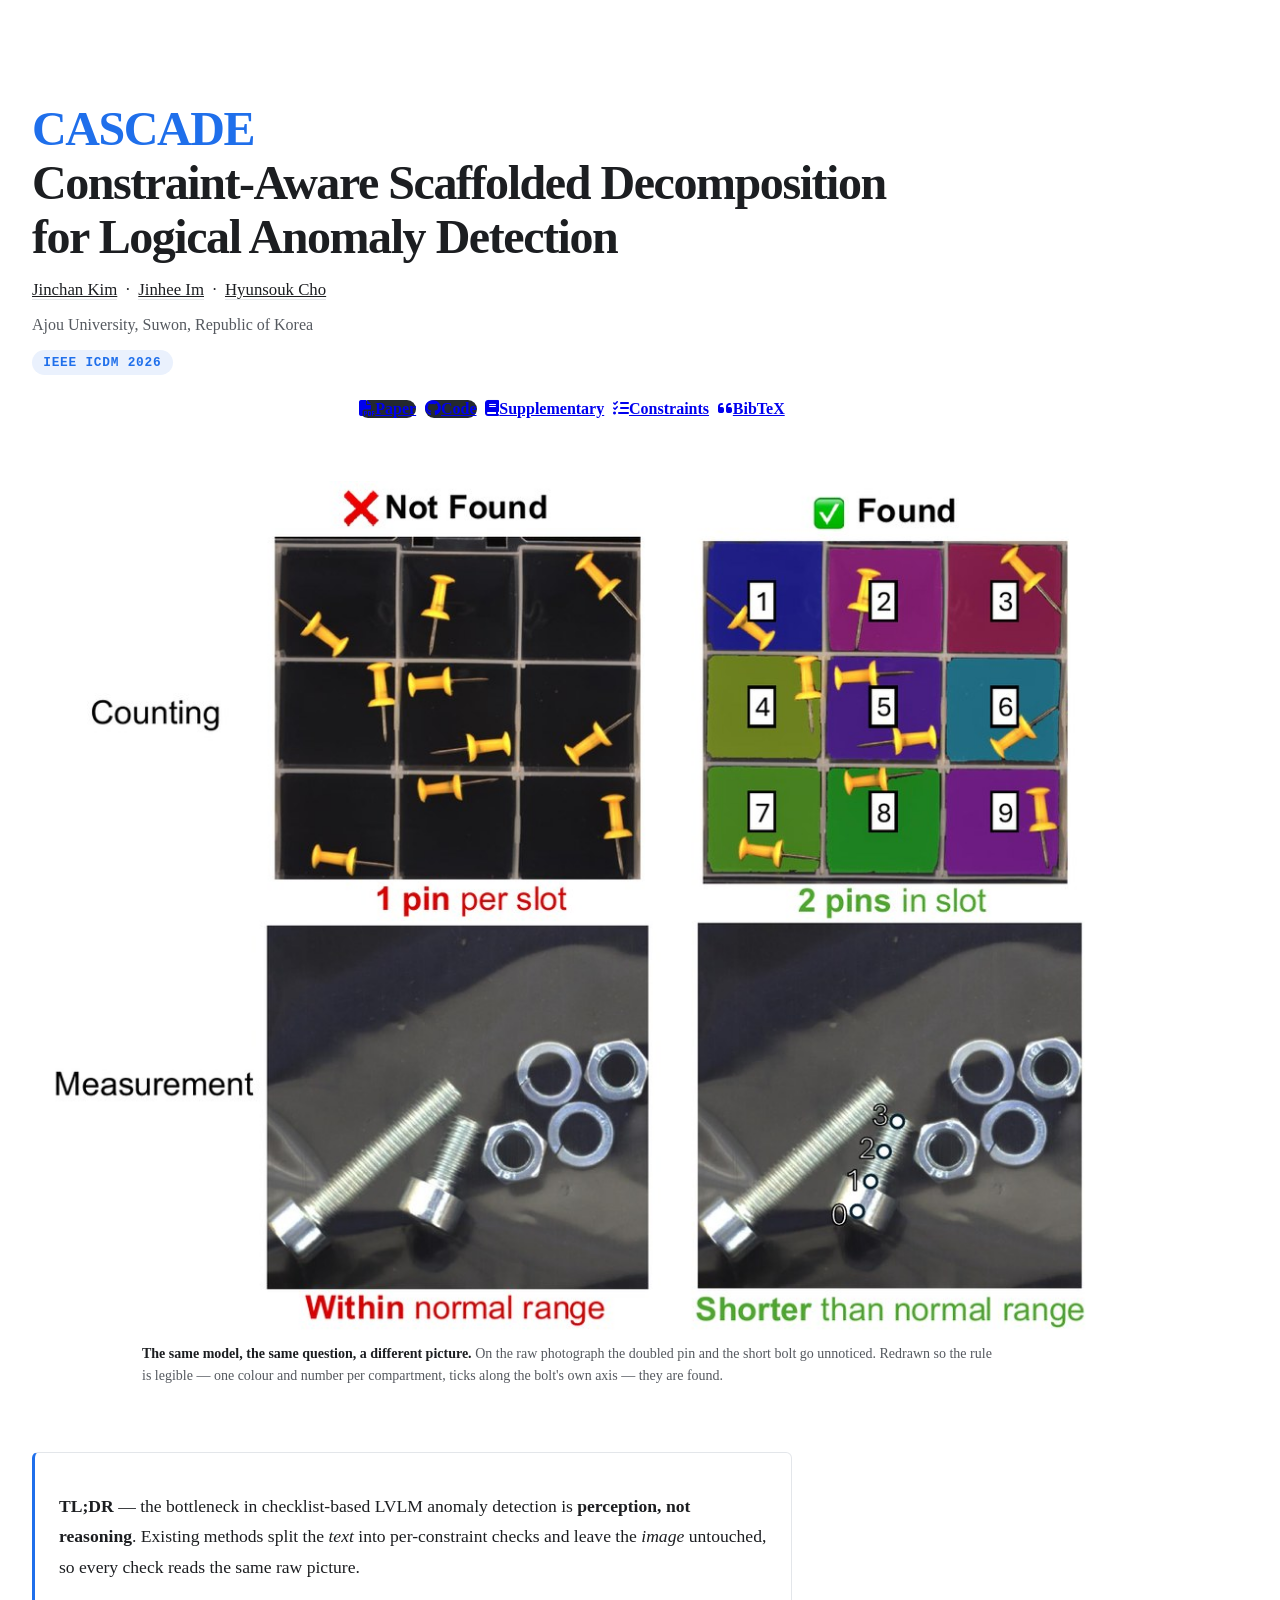
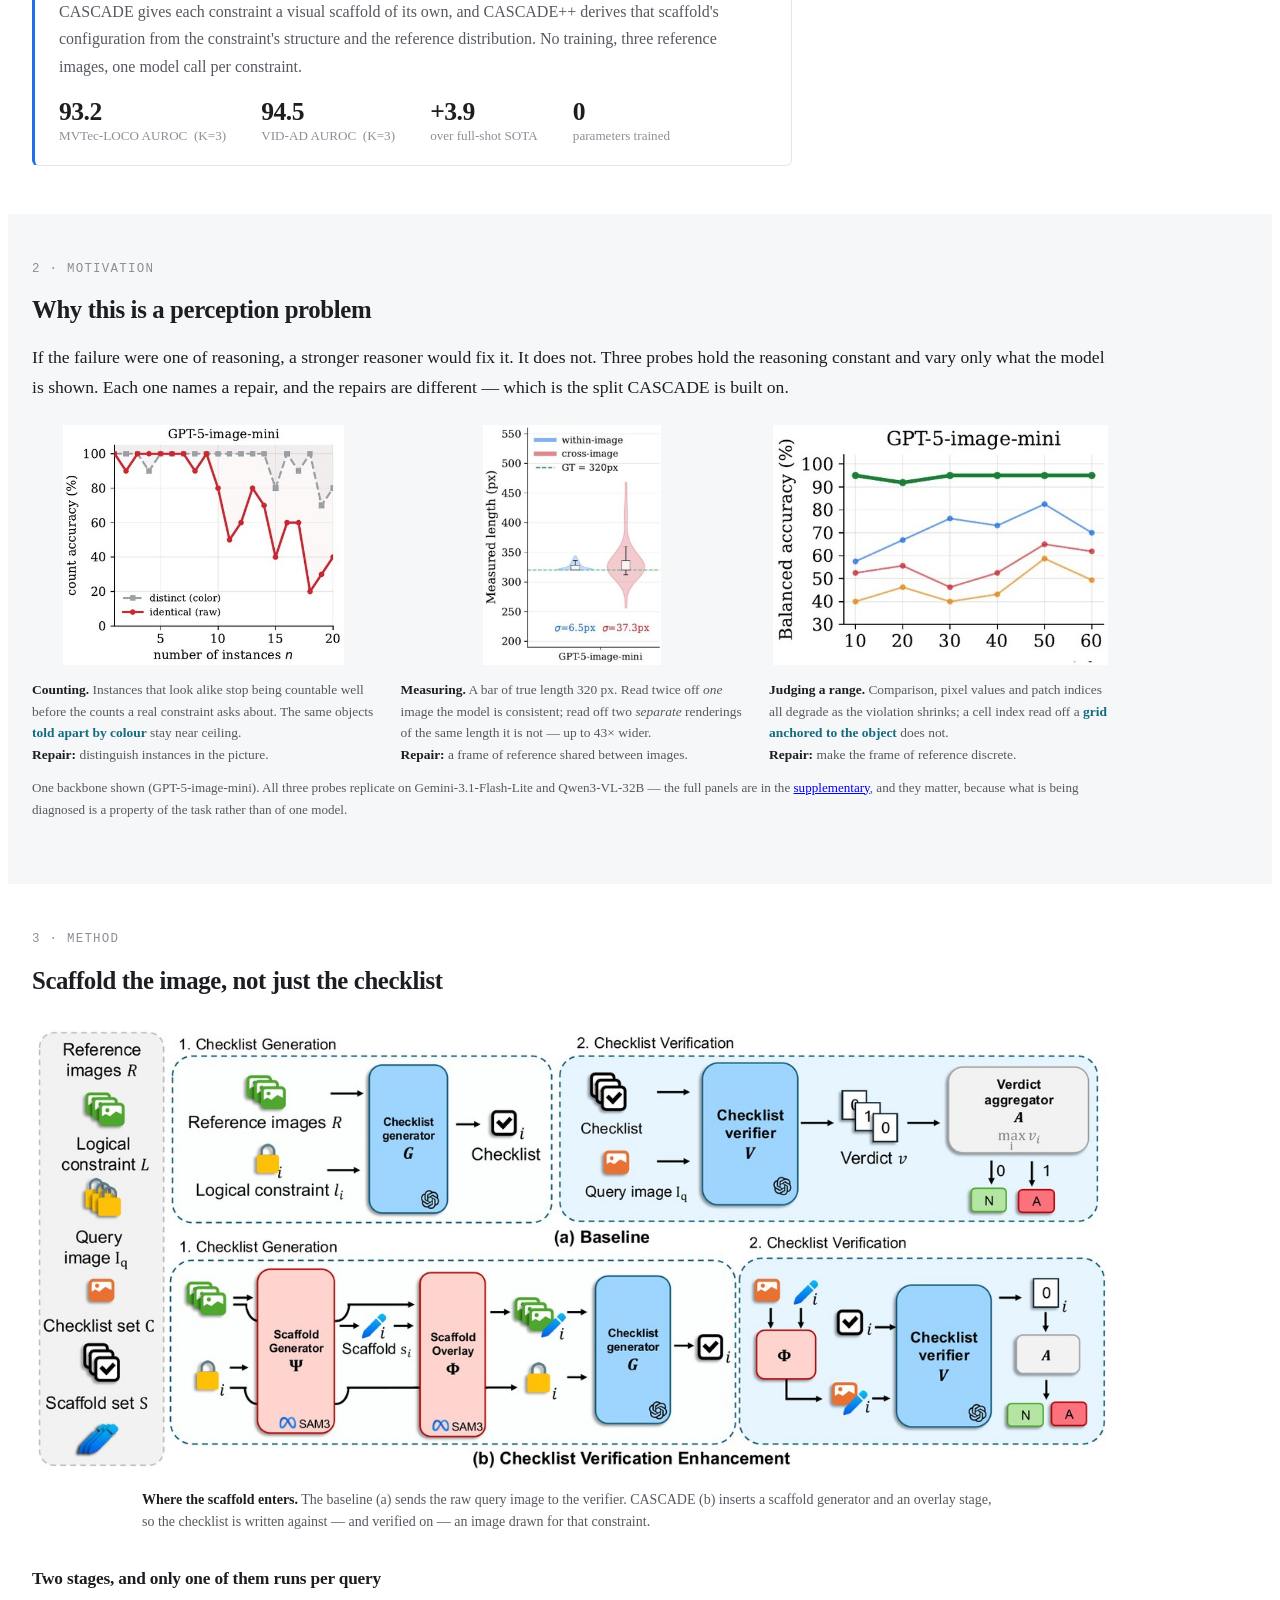
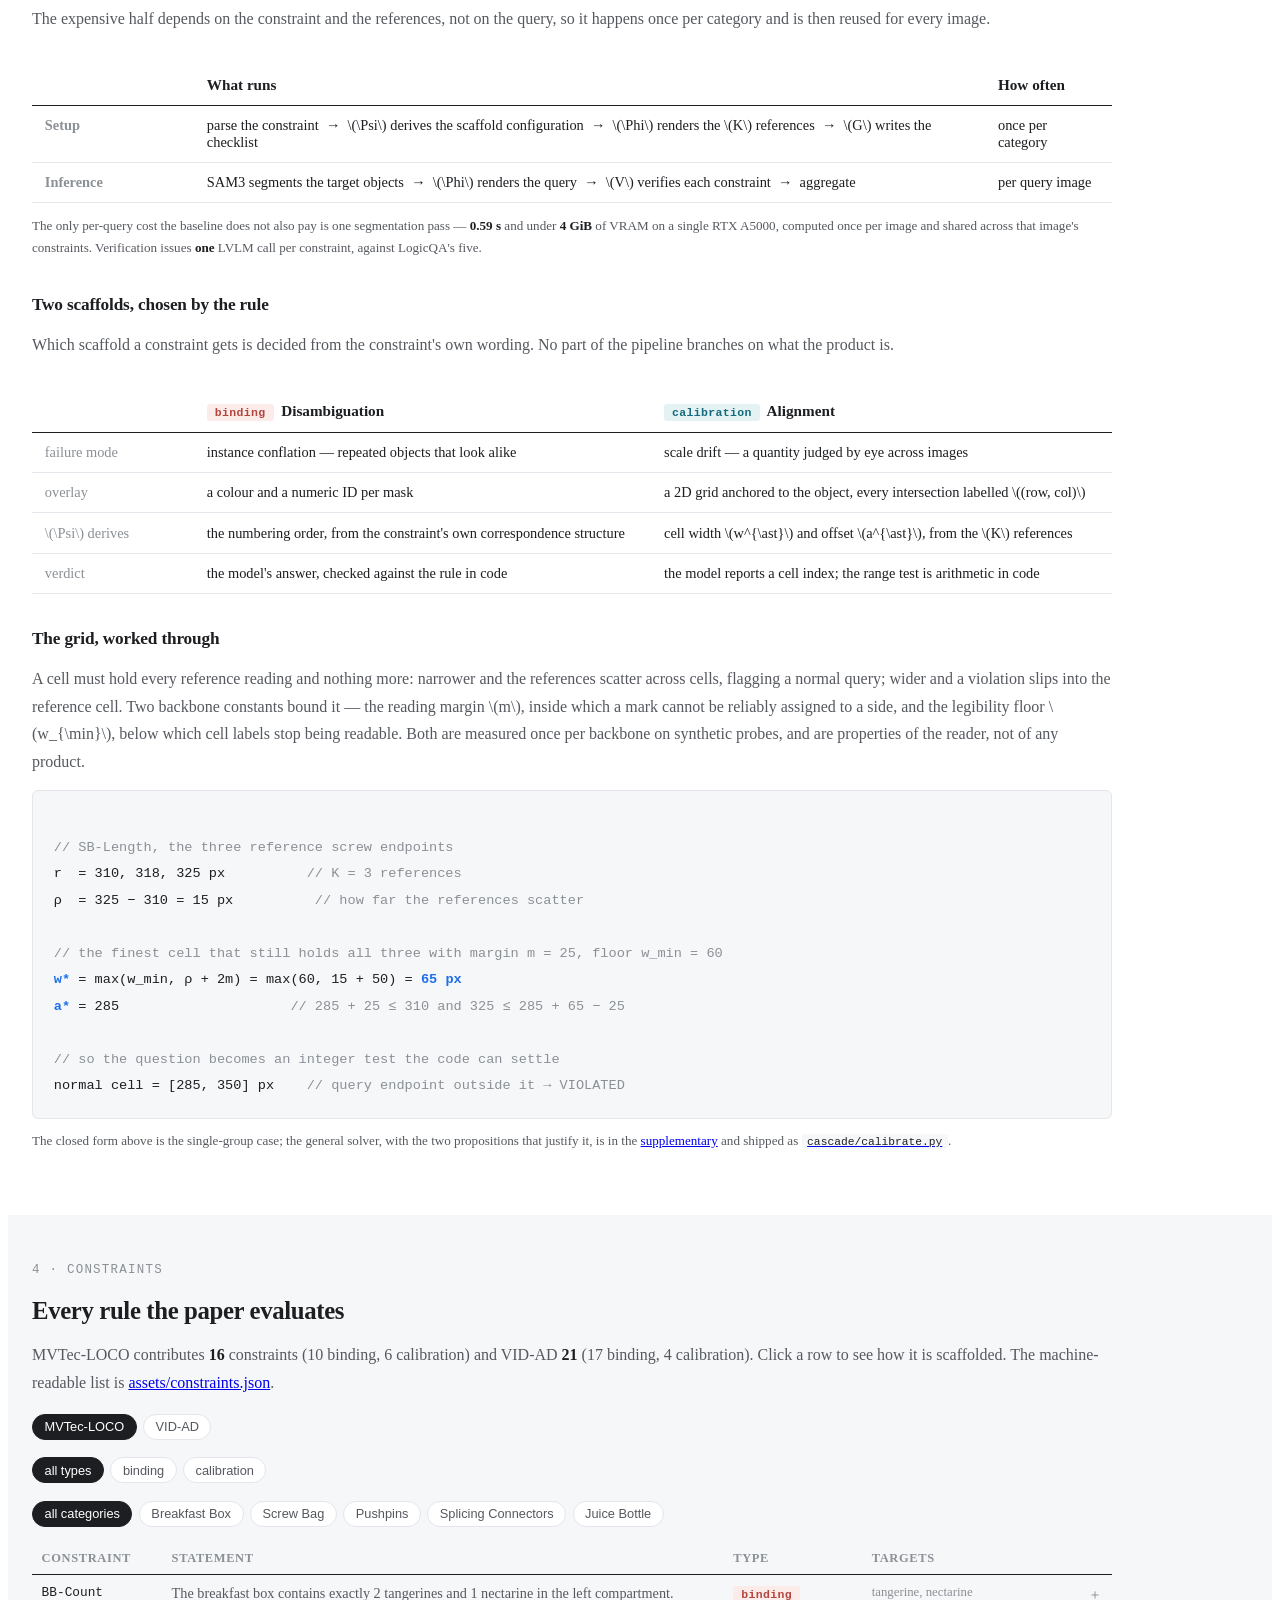
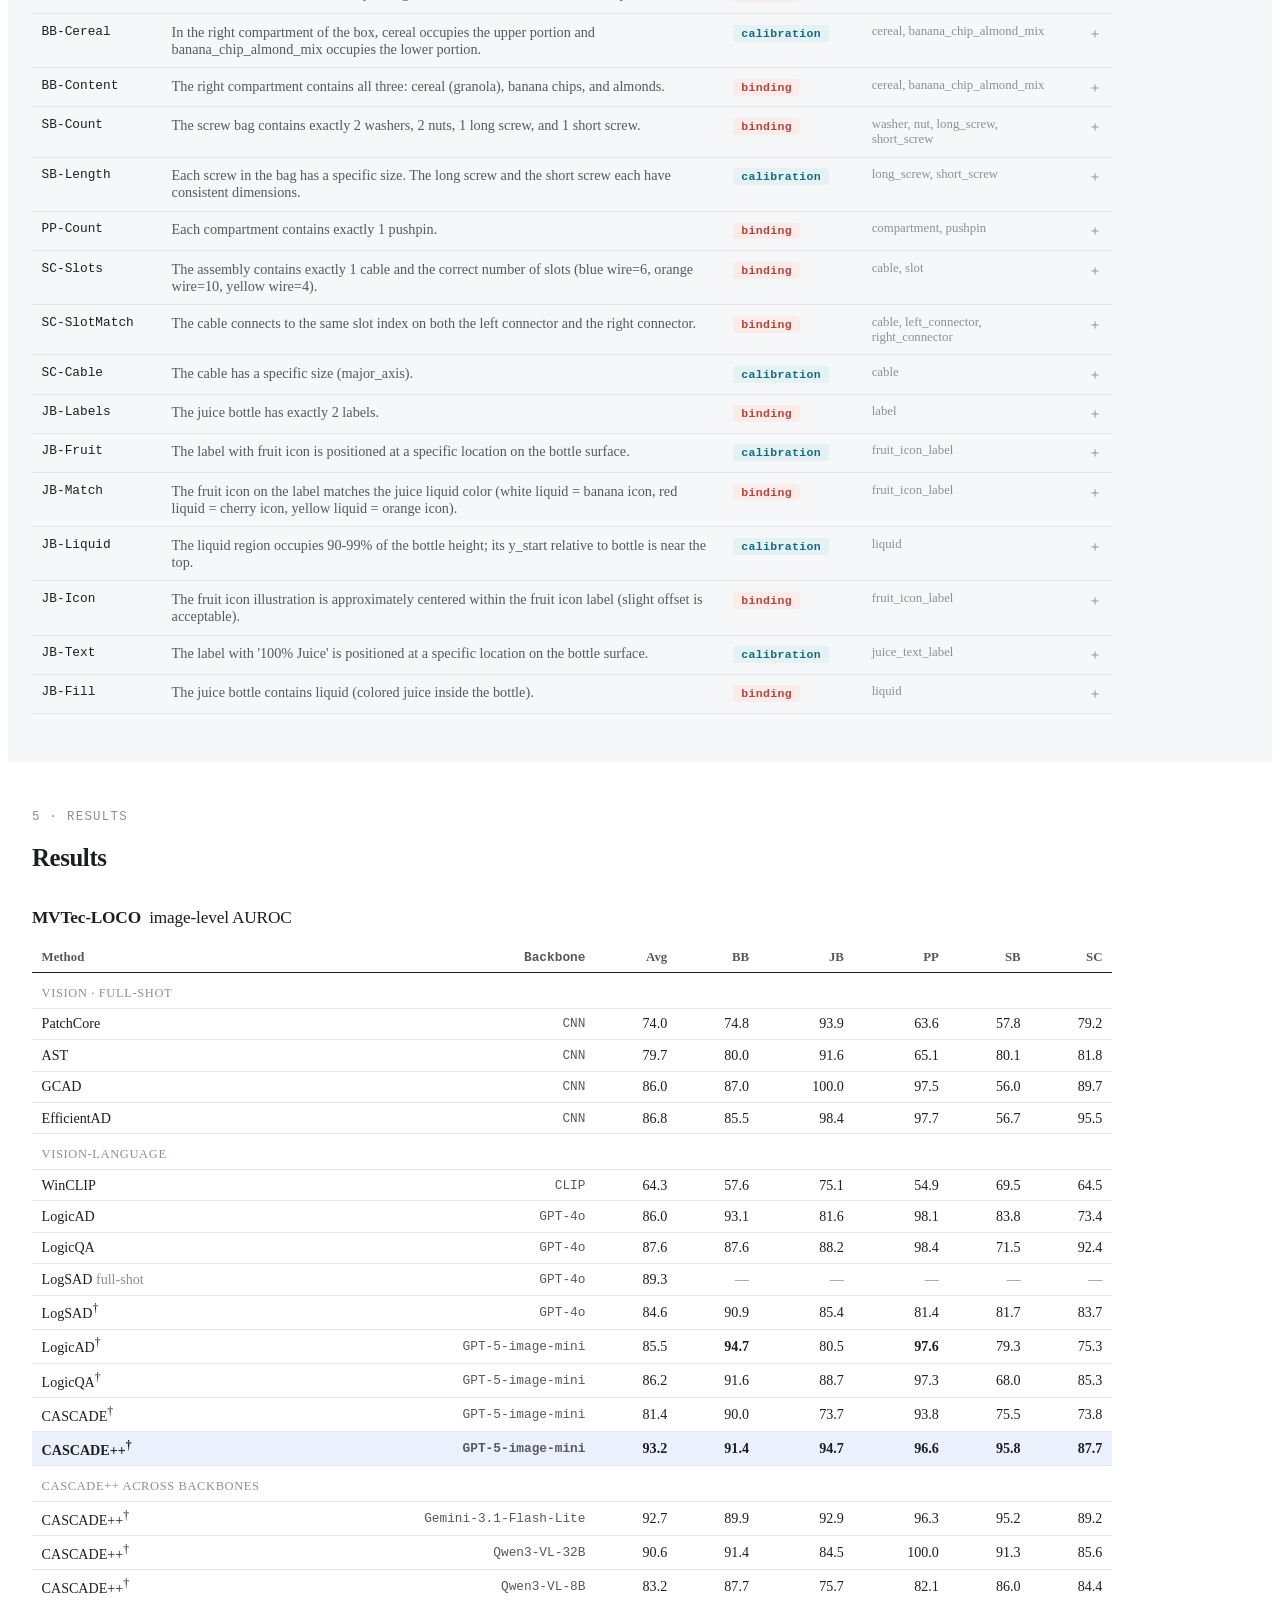
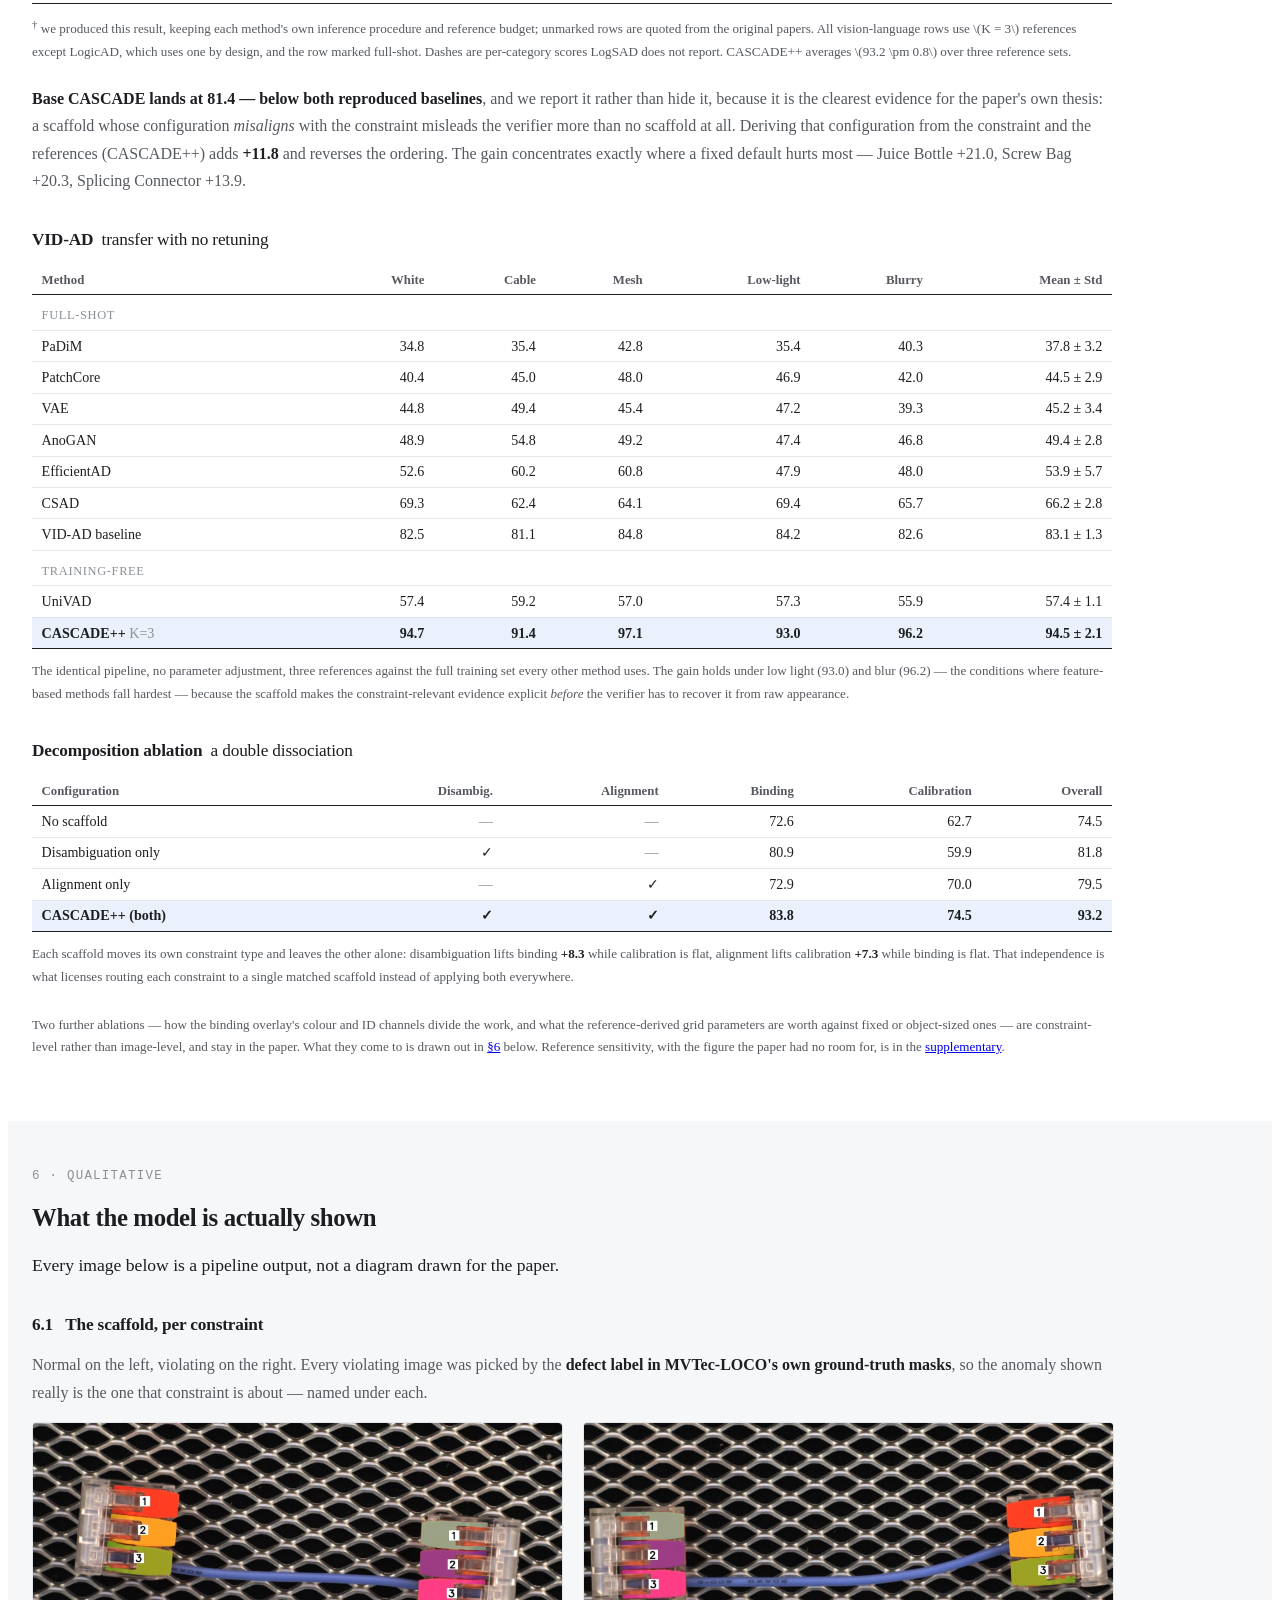
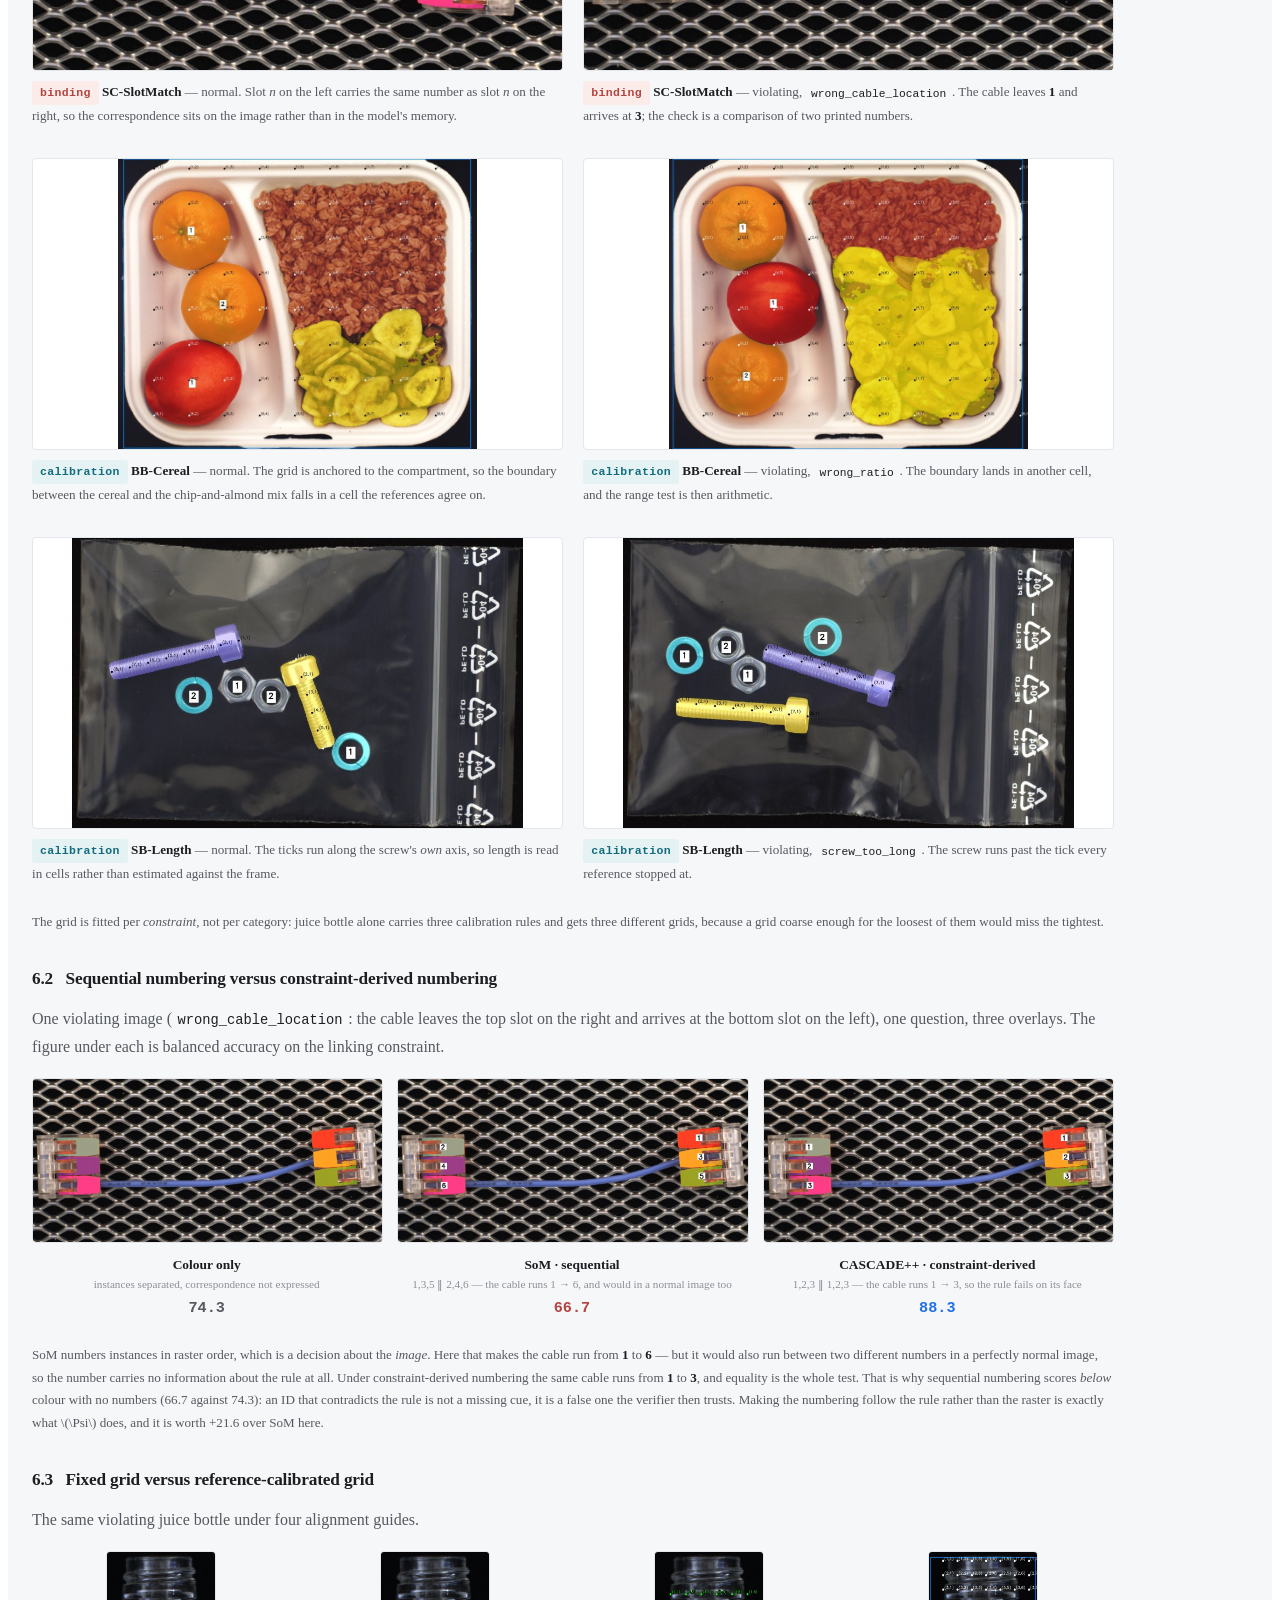
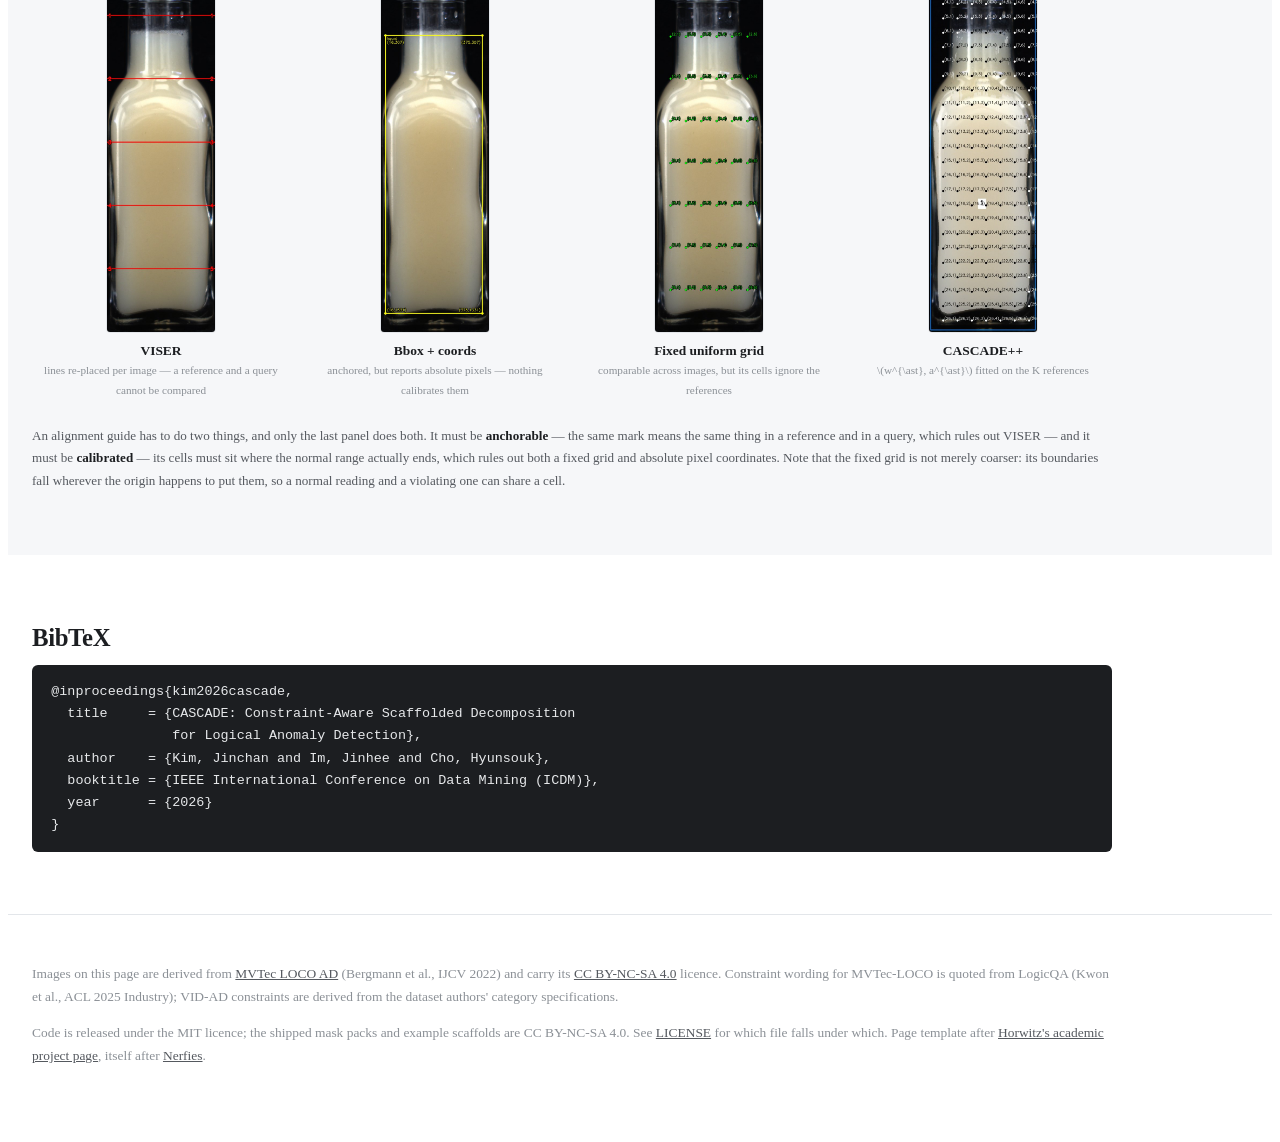
==== commit 64f6812e: "Rebuild the project page around the paper's structure The page was a single scroll of prose. It is n" ====
--- a/docs/index.html
+++ b/docs/index.html
@@ -4,184 +4,559 @@
 <meta charset="utf-8">
 <meta name="viewport" content="width=device-width, initial-scale=1">
 <title>CASCADE — Constraint-Aware Scaffolded Decomposition for Logical Anomaly Detection</title>
-<meta name="description" content="CASCADE redraws each image so a logical constraint can be read off it. Training-free logical anomaly detection with three reference images. ICDM 2026.">
+<meta name="description" content="CASCADE redraws each image so a logical constraint can be read off it. Training-free logical anomaly detection from three reference images. 93.2 AUROC on MVTec-LOCO, 94.5 on VID-AD. IEEE ICDM 2026.">
+<meta name="keywords" content="logical anomaly detection, visual scaffolding, vision-language models, training-free, MVTec-LOCO, VID-AD, ICDM 2026">
 <meta property="og:title" content="CASCADE: Constraint-Aware Scaffolded Decomposition for Logical Anomaly Detection">
 <meta property="og:description" content="Training-free logical anomaly detection. 93.2 AUROC on MVTec-LOCO with three references.">
 <meta property="og:image" content="assets/teaser.jpg">
 <meta property="og:type" content="website">
-<link rel="stylesheet" href="style.css">
+<meta name="twitter:card" content="summary_large_image">
+
+<link rel="stylesheet" href="https://cdn.jsdelivr.net/npm/bulma@0.9.4/css/bulma.min.css">
+<link rel="stylesheet" href="https://cdnjs.cloudflare.com/ajax/libs/font-awesome/6.4.2/css/all.min.css">
+<link rel="stylesheet" href="cascade.css">
+<script>
+MathJax = {tex: {inlineMath: [['\\(','\\)']]},
+           options: {skipHtmlTags: ['script','noscript','style','textarea','pre','code']}};
+</script>
+<script defer src="https://cdn.jsdelivr.net/npm/mathjax@3/es5/tex-mml-chtml.js"></script>
 </head>
 <body>
 
-<header>
-  <div class="wrap">
-    <h1><span class="name">CASCADE</span></h1>
-    <p class="sub">Constraint-Aware Scaffolded Decomposition<br>for Logical Anomaly Detection</p>
-    <p class="authors">Jinchan Kim &nbsp;·&nbsp; Jinhee Im &nbsp;·&nbsp; Hyunsouk Cho</p>
+<!-- ═══════════════════════════════ 1 · OVERVIEW ══════════════════ -->
+<section class="section" style="padding-top:3.4rem; padding-bottom:2rem">
+  <div class="container has-text-centered">
+    <h1 class="hero-title">
+      <span class="mark">CASCADE</span><br>
+      Constraint-Aware Scaffolded Decomposition<br>for Logical Anomaly Detection
+    </h1>
+
+    <p class="authors">
+      <a href="mailto:jinchank0959@ajou.ac.kr">Jinchan Kim</a> &nbsp;·&nbsp;
+      <a href="mailto:jinhee8553@ajou.ac.kr">Jinhee Im</a> &nbsp;·&nbsp;
+      <a href="mailto:hyunsouk@ajou.ac.kr">Hyunsouk Cho</a>
+    </p>
     <p class="affil">Ajou University, Suwon, Republic of Korea</p>
     <span class="venue">IEEE ICDM 2026</span>
 
-    <div class="links">
-      <a class="btn" href="assets/cascade_icdm2026.pdf">
-        <svg viewBox="0 0 16 16"><path d="M4 1h5l3 3v11H4V1zm5 1v3h3L9 2z"/></svg>
-        Paper
-      </a>
-      <a class="btn" href="https://github.com/edjjincode/CASCADE">
-        <svg viewBox="0 0 16 16"><path d="M8 0C3.58 0 0 3.58 0 8c0 3.54 2.29 6.53 5.47 7.59.4.07.55-.17.55-.38 0-.19-.01-.82-.01-1.49-2.01.37-2.53-.49-2.69-.94-.09-.23-.48-.94-.82-1.13-.28-.15-.68-.52-.01-.53.63-.01 1.08.58 1.23.82.72 1.21 1.87.87 2.33.66.07-.52.28-.87.51-1.07-1.78-.2-3.64-.89-3.64-3.95 0-.87.31-1.59.82-2.15-.08-.2-.36-1.02.08-2.12 0 0 .67-.21 2.2.82a7.4 7.4 0 014 0c1.53-1.04 2.2-.82 2.2-.82.44 1.1.16 1.92.08 2.12.51.56.82 1.27.82 2.15 0 3.07-1.87 3.75-3.65 3.95.29.25.54.73.54 1.48 0 1.07-.01 1.93-.01 2.2 0 .21.15.46.55.38A8.01 8.01 0 0016 8c0-4.42-3.58-8-8-8z"/></svg>
-        Code
-      </a>
-      <a class="btn ghost" href="supplement.html">Supplementary</a>
-      <a class="btn ghost" href="#bibtex">BibTeX</a>
-    </div>
-  </div>
-</header>
-
-<div class="wrap">
-
-<section>
-  <figure>
-    <img src="assets/teaser.jpg" alt="Two rows. Top: nine pushpin compartments, first as a raw photo where a doubled pin is missed, then with each compartment tinted and numbered where the doubled pin is found. Bottom: a bolt, first as a raw photo where a short bolt is missed, then with numbered ticks along its axis where it is found.">
-    <figcaption><b>The same model, the same question, a different picture.</b>
-      On the raw photograph the doubled pin and the short bolt go unnoticed.
-      Redrawn so the rule is legible — one colour and number per compartment,
-      ticks along the bolt's own axis — they are found.</figcaption>
-  </figure>
-</section>
-
-<section>
-  <h2>Abstract</h2>
-  <p class="lede">Logical Anomaly Detection requires verifying whether all category-specific
-    constraints — object counts, pairing relations, measurement ranges — are satisfied by a
-    query image, given only a few normal references.</p>
-  <p>Recent methods based on large vision-language models formulate this as
-    <em>checklist verification</em>, decomposing the decision into independent textual checks.
-    This decomposition, however, is text-only. Every item still reads the same unmodified query
-    image, so the model must extract different forms of visual evidence from one raw picture.
-    We identify this text–image mismatch as a <b>constraint-specific perception gap</b>, the
-    source of two failure modes: <b>instance conflation</b> for binding constraints and
-    <b>scale drift</b> for calibration constraints.</p>
-  <p>To diagnose whether these failures stem from insufficient reasoning or insufficient
-    perception, we compare textual reasoning guides against visual perception guides in a
-    training-free setting. Reasoning over the same image provides little benefit, whereas
-    adapting the visual input to each constraint substantially improves accuracy. Building on
-    this, we propose <b>CASCADE</b>, a training-free framework that extends checklist
-    decomposition with constraint-specific visual scaffolds, and <b>CASCADE++</b>, which adapts
-    those scaffolds at the object level by deriving their configuration from the constraint
-    structure and the reference distribution.</p>
-</section>
-
-<section>
-  <h2>Two scaffolds, chosen by the rule</h2>
-  <p>Which scaffold a constraint gets is decided from the constraint's own wording. No part of
-    the pipeline branches on what the product is.</p>
-
-  <div class="cards">
-    <div class="card">
-      <span class="tag">Binding</span>
-      <h4>Disambiguation scaffold</h4>
-      <p>The difficulty is telling apart instances that look identical. Every instance is given
-        its own colour and number, and instances matched to each other share both — so a
-        correspondence can be read off the image instead of held in memory.</p>
-    </div>
-    <div class="card">
-      <span class="tag">Calibration</span>
-      <h4>Alignment scaffold</h4>
-      <p>The difficulty is judging a continuous quantity by eye. A grid fitted on the normal
-        references is drawn over the image with every intersection labelled, and the question
-        asks about an integer interval computed in code.</p>
-    </div>
-  </div>
-
-  <figure style="margin-top:26px">
-    <img src="assets/method.jpg" alt="Two-row diagram. Top row, the baseline: reference images and a logical constraint go to a checklist generator, then a checklist and the raw query image go to a verifier that emits a verdict. Bottom row, ours: a scaffold generator and overlay stage sit before both the generator and the verifier, so both read a scaffolded image.">
-    <figcaption><b>Where the scaffold enters.</b> The baseline (a) sends the raw query image to
-      the verifier. CASCADE (b) inserts a scaffold generator and an overlay stage, so the
-      checklist is written against, and verified on, an image drawn for that constraint.</figcaption>
-  </figure>
-</section>
-
-<section>
-  <h2>What the model actually sees</h2>
-  <figure>
-    <img src="assets/scaffold_full.jpg" alt="A box of fifteen pushpin compartments. Each compartment is tinted a distinct colour and numbered, and the pushpin resting in it carries the same colour and number. One extra pushpin, numbered 16 in a colour nothing else has, lies in the compartment numbered 14.">
-    <figcaption><b>Each compartment of the box of pushpins contains exactly one pushpin.</b>
-      Fifteen compartments, each with its own colour and number, each sharing them with its
-      pushpin. One pushpin — <b>#16</b>, in a colour nothing else has — sits unmatched in
-      compartment #14. The rule is violated, and the violation is visible without counting.</figcaption>
-  </figure>
-</section>
-
-<section id="results">
-  <h2>Results</h2>
-  <p>Image-level AUROC on the MVTec-LOCO logical subset, with <b>three reference images and no
-    training</b>. CASCADE++ exceeds the full-shot state of the art by 3.9 points.</p>
-
-  <div class="scroll">
-  <table>
-    <thead>
-      <tr><th>Method</th><th class="backbone">Backbone</th><th>Avg</th>
-          <th>BB</th><th>JB</th><th>PP</th><th>SB</th><th>SC</th></tr>
-    </thead>
-    <tbody>
-      <tr><td>PatchCore</td><td class="backbone">CNN</td><td>74.0</td><td>74.8</td><td>93.9</td><td>63.6</td><td>57.8</td><td>79.2</td></tr>
-      <tr><td>AST</td><td class="backbone">CNN</td><td>79.7</td><td>80.0</td><td>91.6</td><td>65.1</td><td>80.1</td><td>81.8</td></tr>
-      <tr><td>GCAD</td><td class="backbone">CNN</td><td>86.0</td><td>87.0</td><td>100.0</td><td>97.5</td><td>56.0</td><td>89.7</td></tr>
-      <tr><td>EfficientAD</td><td class="backbone">CNN</td><td>86.8</td><td>85.5</td><td>98.4</td><td>97.7</td><td>56.7</td><td>95.5</td></tr>
-      <tr class="rule-top"><td>WinCLIP</td><td class="backbone">CLIP</td><td>64.3</td><td>57.6</td><td>75.1</td><td>54.9</td><td>69.5</td><td>64.5</td></tr>
-      <tr><td>LogSAD</td><td class="backbone">GPT-4o</td><td>84.6</td><td>90.9</td><td>85.4</td><td>81.4</td><td>81.7</td><td>83.7</td></tr>
-      <tr><td>LogicAD</td><td class="backbone">GPT-4o</td><td>86.0</td><td>93.1</td><td>81.6</td><td>98.1</td><td>83.8</td><td>73.4</td></tr>
-      <tr><td>LogicQA</td><td class="backbone">GPT-4o</td><td>87.6</td><td>87.6</td><td>88.2</td><td>98.4</td><td>71.5</td><td>92.4</td></tr>
-      <tr><td>LogSAD <span class="c">(full-shot)</span></td><td class="backbone">GPT-4o</td><td>89.3</td><td>—</td><td>—</td><td>—</td><td>—</td><td>—</td></tr>
-      <tr class="rule-top"><td>LogicAD</td><td class="backbone">GPT-5-image-mini</td><td>85.5</td><td>94.7</td><td>80.5</td><td>97.6</td><td>79.3</td><td>75.3</td></tr>
-      <tr><td>LogicQA</td><td class="backbone">GPT-5-image-mini</td><td>86.2</td><td>91.6</td><td>88.7</td><td>97.3</td><td>68.0</td><td>85.3</td></tr>
-      <tr class="ours"><td>CASCADE++ <span class="c">(ours)</span></td><td class="backbone">GPT-5-image-mini</td><td>93.2</td><td>91.4</td><td>94.7</td><td>96.6</td><td>95.8</td><td>87.7</td></tr>
-    </tbody>
-  </table>
-  </div>
-  <figcaption>BB breakfast box · JB juice bottle · PP pushpins · SB screw bag · SC splicing
-    connectors. CASCADE++ averages 93.2 ± 0.8 over three reference sets; the largest gain is on
-    screw bag (95.8), the category where measurement matters most. On VID-AD it reaches
-    94.5 ± 2.1, exceeding the strongest baseline by 11.4 points without any parameter
-    adjustment.</figcaption>
-</section>
-
-<section>
-  <h2>Run it</h2>
-  <p>Instance masks ship precomputed, so the pipeline runs from a plain install — no API key,
-    no GPU and no dataset needed to see what it does.</p>
-<pre><code>git clone https://github.com/edjjincode/CASCADE &amp;&amp; cd CASCADE
-pip install -r requirements.txt
-
-python run.py constraints   <span class="c"># the 19 rules, and how each is classified</span>
-python run.py show PP-L1    <span class="c"># one rule: its decomposition, and the exact prompt sent</span>
-python -m pytest tests -q   <span class="c"># 26 tests, no key and no dataset</span></code></pre>
-  <p><code>show</code> prints the complete prompt the model receives — not a summary. Every
-    prompt lives in the repository as plain text, each with a header saying what goes in, what
-    comes out, and which function sends it.</p>
-</section>
-
-<section id="bibtex">
-  <h2>BibTeX</h2>
-<pre><code>@inproceedings{kim2026cascade,
+    <div class="linkbar">
+      <a class="button is-dark" href="assets/cascade_icdm2026.pdf">
+        <span class="icon"><i class="fas fa-file-pdf"></i></span><span>Paper</span></a>
+      <a class="button is-dark" href="https://github.com/edjjincode/CASCADE">
+        <span class="icon"><i class="fab fa-github"></i></span><span>Code</span></a>
+      <a class="button is-light" href="supplement.html">
+        <span class="icon"><i class="fas fa-book"></i></span><span>Supplementary</span></a>
+      <a class="button is-light" href="#constraints">
+        <span class="icon"><i class="fas fa-list-check"></i></span><span>Constraints</span></a>
+      <a class="button is-light" href="#bibtex">
+        <span class="icon"><i class="fas fa-quote-left"></i></span><span>BibTeX</span></a>
+    </div>
+  </div>
+</section>
+
+<section class="section" style="padding-top:.5rem">
+  <div class="container">
+    <figure>
+      <img src="assets/teaser.jpg" alt="Two rows. Top: nine pushpin compartments, first as a raw photo where a doubled pin is missed, then with each compartment tinted and numbered where the doubled pin is found. Bottom: a bolt, first as a raw photo where a short bolt is missed, then with numbered ticks along its axis where it is found.">
+      <figcaption><b>The same model, the same question, a different picture.</b>
+        On the raw photograph the doubled pin and the short bolt go unnoticed. Redrawn so the
+        rule is legible — one colour and number per compartment, ticks along the bolt's own
+        axis — they are found.</figcaption>
+    </figure>
+  </div>
+</section>
+
+<section class="section" style="padding-top:1rem">
+  <div class="container narrow prose">
+    <div class="tldr">
+      <p class="lede"><b>TL;DR</b> — the bottleneck in checklist-based LVLM anomaly detection is
+        <b>perception, not reasoning</b>. Existing methods split the <em>text</em> into
+        per-constraint checks and leave the <em>image</em> untouched, so every check reads the
+        same raw picture.</p>
+      <p>CASCADE gives each constraint a visual scaffold of its own, and CASCADE++ derives that
+        scaffold's configuration from the constraint's structure and the reference
+        distribution. No training, three reference images, one model call per constraint.</p>
+      <div class="stats">
+        <div class="stat"><span class="n">93.2</span><span class="l">MVTec-LOCO AUROC &nbsp;(K=3)</span></div>
+        <div class="stat"><span class="n">94.5</span><span class="l">VID-AD AUROC &nbsp;(K=3)</span></div>
+        <div class="stat"><span class="n">+3.9</span><span class="l">over full-shot SOTA</span></div>
+        <div class="stat"><span class="n">0</span><span class="l">parameters trained</span></div>
+      </div>
+    </div>
+  </div>
+</section>
+
+<!-- ═══════════════════════════ 2 · MOTIVATION ════════════════════ -->
+<section class="section alt" id="motivation">
+  <div class="container prose">
+    <span class="section-num">2 · Motivation</span>
+    <h2 class="head">Why this is a perception problem</h2>
+    <p class="lede">If the failure were one of reasoning, a stronger reasoner would fix it. It
+      does not. Three probes hold the reasoning constant and vary only what the model is shown.
+      Each one names a repair, and the repairs are different — which is the split CASCADE is
+      built on.</p>
+
+    <div class="probes">
+      <figure>
+        <img src="assets/probe_count.jpg" alt="A line chart of count accuracy against the number of instances n. The identical-object curve falls away from 100 percent past n of about nine and reaches 20 percent; the distinct-colour curve stays near the top across the same range.">
+        <figcaption><b>Counting.</b> Instances that look alike stop being countable well before
+          the counts a real constraint asks about. The same objects <span class="k">told apart by
+          colour</span> stay near ceiling.<br>
+          <b>Repair:</b> distinguish instances in the picture.</figcaption>
+      </figure>
+      <figure>
+        <img src="assets/probe_scale.jpg" alt="Violin plots of measured length for one backbone. The within-image reading is tight around the ground truth of 320 pixels with standard deviation 6.5; the cross-image reading is far wider with standard deviation 37.3.">
+        <figcaption><b>Measuring.</b> A bar of true length 320&nbsp;px. Read twice off
+          <em>one</em> image the model is consistent; read off two <em>separate</em> renderings
+          of the same length it is not — up to 43× wider.<br>
+          <b>Repair:</b> a frame of reference shared between images.</figcaption>
+      </figure>
+      <figure>
+        <img src="assets/probe_grid.jpg" alt="A line chart of balanced accuracy against violation margin. The object-centric grid line sits near 95 percent and is flat; comparison, pixel and patch strategies sit between 40 and 80 percent and fluctuate.">
+        <figcaption><b>Judging a range.</b> Comparison, pixel values and patch indices all
+          degrade as the violation shrinks; a cell index read off a
+          <span class="k">grid anchored to the object</span> does not.<br>
+          <b>Repair:</b> make the frame of reference discrete.</figcaption>
+      </figure>
+    </div>
+    <p class="tnote">One backbone shown (GPT-5-image-mini). All three probes replicate on
+      Gemini-3.1-Flash-Lite and Qwen3-VL-32B — the full panels are in the
+      <a href="supplement.html#backbones">supplementary</a>, and they matter, because what is
+      being diagnosed is a property of the task rather than of one model.</p>
+  </div>
+</section>
+
+<!-- ═══════════════════════════ 3 · METHOD ════════════════════════ -->
+<section class="section" id="method">
+  <div class="container prose">
+    <span class="section-num">3 · Method</span>
+    <h2 class="head">Scaffold the image, not just the checklist</h2>
+
+    <figure>
+      <img src="assets/method.jpg" alt="Two-row diagram. Top row, the baseline: reference images and a logical constraint go to a checklist generator, then a checklist and the raw query image go to a verifier that emits a verdict. Bottom row, ours: a scaffold generator and an overlay stage sit before both the generator and the verifier, so both read a scaffolded image.">
+      <figcaption><b>Where the scaffold enters.</b> The baseline (a) sends the raw query image
+        to the verifier. CASCADE (b) inserts a scaffold generator and an overlay stage, so the
+        checklist is written against — and verified on — an image drawn for that
+        constraint.</figcaption>
+    </figure>
+
+    <h3 class="sub">Two stages, and only one of them runs per query</h3>
+    <p>The expensive half depends on the constraint and the references, not on the query, so it
+      happens once per category and is then reused for every image.</p>
+
+    <div class="tablewrap"><table class="pair">
+      <thead><tr><th></th><th>What runs</th><th>How often</th></tr></thead>
+      <tbody>
+        <tr>
+          <td><b>Setup</b></td>
+          <td>parse the constraint &nbsp;→&nbsp; \(\Psi\) derives the scaffold configuration
+              &nbsp;→&nbsp; \(\Phi\) renders the \(K\) references &nbsp;→&nbsp; \(G\) writes the
+              checklist</td>
+          <td>once per category</td>
+        </tr>
+        <tr>
+          <td><b>Inference</b></td>
+          <td>SAM3 segments the target objects &nbsp;→&nbsp; \(\Phi\) renders the query
+              &nbsp;→&nbsp; \(V\) verifies each constraint &nbsp;→&nbsp; aggregate</td>
+          <td>per query image</td>
+        </tr>
+      </tbody>
+    </table></div>
+    <p class="tnote">The only per-query cost the baseline does not also pay is one segmentation
+      pass — <b>0.59&nbsp;s</b> and under <b>4&nbsp;GiB</b> of VRAM on a single RTX&nbsp;A5000,
+      computed once per image and shared across that image's constraints. Verification issues
+      <b>one</b> LVLM call per constraint, against LogicQA's five.</p>
+
+    <h3 class="sub">Two scaffolds, chosen by the rule</h3>
+    <p>Which scaffold a constraint gets is decided from the constraint's own wording. No part of
+      the pipeline branches on what the product is.</p>
+
+    <div class="tablewrap"><table class="pair">
+      <thead><tr>
+        <th></th>
+        <th><span class="pill bind">binding</span> &nbsp;Disambiguation</th>
+        <th><span class="pill calib">calibration</span> &nbsp;Alignment</th>
+      </tr></thead>
+      <tbody>
+        <tr><td>failure mode</td>
+            <td>instance conflation — repeated objects that look alike</td>
+            <td>scale drift — a quantity judged by eye across images</td></tr>
+        <tr><td>overlay</td>
+            <td>a colour and a numeric ID per mask</td>
+            <td>a 2D grid anchored to the object, every intersection labelled \((row, col)\)</td></tr>
+        <tr><td>\(\Psi\) derives</td>
+            <td>the numbering order, from the constraint's own correspondence structure</td>
+            <td>cell width \(w^{\ast}\) and offset \(a^{\ast}\), from the \(K\) references</td></tr>
+        <tr><td>verdict</td>
+            <td>the model's answer, checked against the rule in code</td>
+            <td>the model reports a cell index; the range test is arithmetic in code</td></tr>
+      </tbody>
+    </table></div>
+
+    <h3 class="sub">The grid, worked through</h3>
+    <p>A cell must hold every reference reading and nothing more: narrower and the references
+      scatter across cells, flagging a normal query; wider and a violation slips into the
+      reference cell. Two backbone constants bound it — the reading margin \(m\), inside which a
+      mark cannot be reliably assigned to a side, and the legibility floor \(w_{\min}\), below
+      which cell labels stop being readable. Both are measured once per backbone on synthetic
+      probes, and are properties of the reader, not of any product.</p>
+
+<div class="worked">
+<span class="c">// SB-Length, the three reference screw endpoints</span>
+r  = 310, 318, 325 px          <span class="c">// K = 3 references</span>
+&rho;  = 325 &minus; 310 = 15 px          <span class="c">// how far the references scatter</span>
+
+<span class="c">// the finest cell that still holds all three with margin m = 25, floor w_min = 60</span>
+<span class="hl">w*</span> = max(w_min, &rho; + 2m) = max(60, 15 + 50) = <span class="hl">65 px</span>
+<span class="hl">a*</span> = 285                     <span class="c">// 285 + 25 &le; 310 and 325 &le; 285 + 65 &minus; 25</span>
+
+<span class="c">// so the question becomes an integer test the code can settle</span>
+normal cell = [285, 350] px    <span class="c">// query endpoint outside it &rarr; VIOLATED</span>
+</div>
+    <p class="tnote">The closed form above is the single-group case; the general solver, with the
+      two propositions that justify it, is in the
+      <a href="supplement.html#solver">supplementary</a> and shipped as
+      <a href="https://github.com/edjjincode/CASCADE/blob/main/cascade/calibrate.py"><code class="inline">cascade/calibrate.py</code></a>.</p>
+  </div>
+</section>
+
+<!-- ═══════════════════════════ 4 · CONSTRAINTS ═══════════════════ -->
+<section class="section alt" id="constraints">
+  <div class="container prose">
+    <span class="section-num">4 · Constraints</span>
+    <h2 class="head">Every rule the paper evaluates</h2>
+    <p>MVTec-LOCO contributes <b>16</b> constraints (10 binding, 6 calibration) and VID-AD
+      <b>21</b> (17 binding, 4 calibration). Click a row to see how it is scaffolded. The
+      machine-readable list is
+      <a href="assets/constraints.json">assets/constraints.json</a>.</p>
+
+    <div class="filters" id="f-dataset"></div>
+    <div class="filters" id="f-kind"></div>
+    <div class="filters" id="f-cat"></div>
+
+    <div class="tablewrap">
+      <table class="cons">
+        <thead><tr>
+          <th style="width:6.5rem">Constraint</th><th>Statement</th>
+          <th style="width:7rem">Type</th><th style="width:11rem">Targets</th><th></th>
+        </tr></thead>
+        <tbody id="cons-body">
+          <tr><td colspan="5" class="empty">Loading…</td></tr>
+        </tbody>
+      </table>
+    </div>
+  </div>
+</section>
+
+<!-- ═══════════════════════════ 5 · RESULTS ═══════════════════════ -->
+<section class="section" id="results">
+  <div class="container prose">
+    <span class="section-num">5 · Results</span>
+    <h2 class="head">Results</h2>
+
+    <h3 class="sub">MVTec-LOCO &nbsp;<span class="has-text-grey-light" style="font-weight:400">image-level AUROC</span></h3>
+    <div class="tablewrap">
+      <table class="res">
+        <thead><tr><th>Method</th><th class="backbone">Backbone</th><th>Avg</th>
+          <th>BB</th><th>JB</th><th>PP</th><th>SB</th><th>SC</th></tr></thead>
+        <tbody>
+          <tr class="block"><td colspan="8">Vision · full-shot</td></tr>
+          <tr><td>PatchCore</td><td class="backbone">CNN</td><td>74.0</td><td>74.8</td><td>93.9</td><td>63.6</td><td>57.8</td><td>79.2</td></tr>
+          <tr><td>AST</td><td class="backbone">CNN</td><td>79.7</td><td>80.0</td><td>91.6</td><td>65.1</td><td>80.1</td><td>81.8</td></tr>
+          <tr><td>GCAD</td><td class="backbone">CNN</td><td>86.0</td><td>87.0</td><td>100.0</td><td>97.5</td><td>56.0</td><td>89.7</td></tr>
+          <tr><td>EfficientAD</td><td class="backbone">CNN</td><td>86.8</td><td>85.5</td><td>98.4</td><td>97.7</td><td>56.7</td><td>95.5</td></tr>
+
+          <tr class="block"><td colspan="8">Vision-language</td></tr>
+          <tr><td>WinCLIP</td><td class="backbone">CLIP</td><td>64.3</td><td>57.6</td><td>75.1</td><td>54.9</td><td>69.5</td><td>64.5</td></tr>
+          <tr><td>LogicAD</td><td class="backbone">GPT-4o</td><td>86.0</td><td>93.1</td><td>81.6</td><td>98.1</td><td>83.8</td><td>73.4</td></tr>
+          <tr><td>LogicQA</td><td class="backbone">GPT-4o</td><td>87.6</td><td>87.6</td><td>88.2</td><td>98.4</td><td>71.5</td><td>92.4</td></tr>
+          <tr><td>LogSAD <span class="dim">full-shot</span></td><td class="backbone">GPT-4o</td><td>89.3</td><td class="dim">—</td><td class="dim">—</td><td class="dim">—</td><td class="dim">—</td><td class="dim">—</td></tr>
+          <tr><td>LogSAD<sup>†</sup></td><td class="backbone">GPT-4o</td><td>84.6</td><td>90.9</td><td>85.4</td><td>81.4</td><td>81.7</td><td>83.7</td></tr>
+          <tr><td>LogicAD<sup>†</sup></td><td class="backbone">GPT-5-image-mini</td><td>85.5</td><td class="best">94.7</td><td>80.5</td><td class="best">97.6</td><td>79.3</td><td>75.3</td></tr>
+          <tr><td>LogicQA<sup>†</sup></td><td class="backbone">GPT-5-image-mini</td><td>86.2</td><td>91.6</td><td>88.7</td><td>97.3</td><td>68.0</td><td>85.3</td></tr>
+          <tr><td>CASCADE<sup>†</sup></td><td class="backbone">GPT-5-image-mini</td><td>81.4</td><td>90.0</td><td>73.7</td><td>93.8</td><td>75.5</td><td>73.8</td></tr>
+          <tr class="ours"><td>CASCADE++<sup>†</sup></td><td class="backbone">GPT-5-image-mini</td><td>93.2</td><td>91.4</td><td class="best">94.7</td><td>96.6</td><td class="best">95.8</td><td class="best">87.7</td></tr>
+
+          <tr class="block"><td colspan="8">CASCADE++ across backbones</td></tr>
+          <tr><td>CASCADE++<sup>†</sup></td><td class="backbone">Gemini-3.1-Flash-Lite</td><td>92.7</td><td>89.9</td><td>92.9</td><td>96.3</td><td>95.2</td><td>89.2</td></tr>
+          <tr><td>CASCADE++<sup>†</sup></td><td class="backbone">Qwen3-VL-32B</td><td>90.6</td><td>91.4</td><td>84.5</td><td>100.0</td><td>91.3</td><td>85.6</td></tr>
+          <tr><td>CASCADE++<sup>†</sup></td><td class="backbone">Qwen3-VL-8B</td><td>83.2</td><td>87.7</td><td>75.7</td><td>82.1</td><td>86.0</td><td>84.4</td></tr>
+        </tbody>
+      </table>
+    </div>
+    <p class="tnote"><sup>†</sup> we produced this result, keeping each method's own inference
+      procedure and reference budget; unmarked rows are quoted from the original papers. All
+      vision-language rows use \(K = 3\) references except LogicAD, which uses one by design,
+      and the row marked full-shot. Dashes are per-category scores LogSAD does not report.
+      CASCADE++ averages \(93.2 \pm 0.8\) over three reference sets.</p>
+
+    <p style="margin-top:1.3rem"><b>Base CASCADE lands at 81.4 — below both reproduced
+      baselines</b>, and we report it rather than hide it, because it is the clearest evidence
+      for the paper's own thesis: a scaffold whose configuration <em>misaligns</em> with the
+      constraint misleads the verifier more than no scaffold at all. Deriving that configuration
+      from the constraint and the references (CASCADE++) adds <b>+11.8</b> and reverses the
+      ordering. The gain concentrates exactly where a fixed default hurts most — Juice Bottle
+      +21.0, Screw Bag +20.3, Splicing Connector +13.9.</p>
+
+    <h3 class="sub">VID-AD &nbsp;<span class="has-text-grey-light" style="font-weight:400">transfer with no retuning</span></h3>
+    <div class="tablewrap">
+      <table class="res">
+        <thead><tr><th>Method</th><th>White</th><th>Cable</th><th>Mesh</th><th>Low-light</th><th>Blurry</th><th>Mean ± Std</th></tr></thead>
+        <tbody>
+          <tr class="block"><td colspan="7">Full-shot</td></tr>
+          <tr><td>PaDiM</td><td>34.8</td><td>35.4</td><td>42.8</td><td>35.4</td><td>40.3</td><td>37.8 ± 3.2</td></tr>
+          <tr><td>PatchCore</td><td>40.4</td><td>45.0</td><td>48.0</td><td>46.9</td><td>42.0</td><td>44.5 ± 2.9</td></tr>
+          <tr><td>VAE</td><td>44.8</td><td>49.4</td><td>45.4</td><td>47.2</td><td>39.3</td><td>45.2 ± 3.4</td></tr>
+          <tr><td>AnoGAN</td><td>48.9</td><td>54.8</td><td>49.2</td><td>47.4</td><td>46.8</td><td>49.4 ± 2.8</td></tr>
+          <tr><td>EfficientAD</td><td>52.6</td><td>60.2</td><td>60.8</td><td>47.9</td><td>48.0</td><td>53.9 ± 5.7</td></tr>
+          <tr><td>CSAD</td><td>69.3</td><td>62.4</td><td>64.1</td><td>69.4</td><td>65.7</td><td>66.2 ± 2.8</td></tr>
+          <tr><td>VID-AD baseline</td><td>82.5</td><td>81.1</td><td>84.8</td><td>84.2</td><td>82.6</td><td>83.1 ± 1.3</td></tr>
+          <tr class="block"><td colspan="7">Training-free</td></tr>
+          <tr><td>UniVAD</td><td>57.4</td><td>59.2</td><td>57.0</td><td>57.3</td><td>55.9</td><td>57.4 ± 1.1</td></tr>
+          <tr class="ours"><td>CASCADE++ <span class="dim">K=3</span></td><td class="best">94.7</td><td class="best">91.4</td><td class="best">97.1</td><td class="best">93.0</td><td class="best">96.2</td><td class="best">94.5 ± 2.1</td></tr>
+        </tbody>
+      </table>
+    </div>
+    <p class="tnote">The identical pipeline, no parameter adjustment, three references against
+      the full training set every other method uses. The gain holds under low light (93.0) and
+      blur (96.2) — the conditions where feature-based methods fall hardest — because the
+      scaffold makes the constraint-relevant evidence explicit <em>before</em> the verifier has
+      to recover it from raw appearance.</p>
+
+    <h3 class="sub">Decomposition ablation &nbsp;<span class="has-text-grey-light" style="font-weight:400">a double dissociation</span></h3>
+    <div class="tablewrap">
+      <table class="res">
+        <thead><tr><th>Configuration</th><th>Disambig.</th><th>Alignment</th><th>Binding</th><th>Calibration</th><th>Overall</th></tr></thead>
+        <tbody>
+          <tr><td>No scaffold</td><td class="dim">—</td><td class="dim">—</td><td>72.6</td><td>62.7</td><td>74.5</td></tr>
+          <tr><td>Disambiguation only</td><td>✓</td><td class="dim">—</td><td>80.9</td><td>59.9</td><td>81.8</td></tr>
+          <tr><td>Alignment only</td><td class="dim">—</td><td>✓</td><td>72.9</td><td>70.0</td><td>79.5</td></tr>
+          <tr class="ours"><td>CASCADE++ (both)</td><td>✓</td><td>✓</td><td class="best">83.8</td><td class="best">74.5</td><td class="best">93.2</td></tr>
+        </tbody>
+      </table>
+    </div>
+    <p class="tnote">Each scaffold moves its own constraint type and leaves the other alone:
+      disambiguation lifts binding <b>+8.3</b> while calibration is flat, alignment lifts
+      calibration <b>+7.3</b> while binding is flat. That independence is what licenses routing
+      each constraint to a single matched scaffold instead of applying both everywhere.</p>
+
+    <p class="tnote" style="margin-top:1.6rem">Two further ablations — how the binding
+      overlay's colour and ID channels divide the work, and what the reference-derived grid
+      parameters are worth against fixed or object-sized ones — are constraint-level rather than
+      image-level, and stay in the paper. What they come to is drawn out in
+      <a href="#qualitative">§6</a> below. Reference sensitivity, with the figure the paper had
+      no room for, is in the <a href="supplement.html#sensitivity">supplementary</a>.</p>
+  </div>
+</section>
+
+<!-- ═══════════════════════ 6 · QUALITATIVE ═══════════════════════ -->
+<section class="section alt" id="qualitative">
+  <div class="container prose">
+    <span class="section-num">6 · Qualitative</span>
+    <h2 class="head">What the model is actually shown</h2>
+    <p class="lede">Every image below is a pipeline output, not a diagram drawn for the paper.</p>
+
+    <h3 class="sub">6.1 &nbsp; The scaffold, per constraint</h3>
+    <p>Normal on the left, violating on the right. Every violating image was picked by the
+      <b>defect label in MVTec-LOCO's own ground-truth masks</b>, so the anomaly shown really is
+      the one that constraint is about — named under each.</p>
+
+    <div class="gallery">
+      <div class="shot"><img src="assets/qual/gal_sc_binding_normal.jpg" alt="Two splicing connectors joined by a blue cable. Three clamps on each connector, each tinted and numbered one to three, with matching numbers facing each other across the cable.">
+        <p class="cap"><span class="pill bind">binding</span> <b>SC-SlotMatch</b> — normal. Slot
+          <em>n</em> on the left carries the same number as slot <em>n</em> on the right, so the
+          correspondence sits on the image rather than in the model's memory.</p></div>
+      <div class="shot"><img src="assets/qual/gal_sc_binding_anomaly.jpg" alt="Two splicing connectors joined by a cable, clamps tinted and numbered one to three on each side, with the cable leaving slot one on the right and arriving at slot three on the left.">
+        <p class="cap"><span class="pill bind">binding</span> <b>SC-SlotMatch</b> — violating,
+          <code class="inline">wrong_cable_location</code>. The cable leaves <b>1</b> and arrives
+          at <b>3</b>; the check is a comparison of two printed numbers.</p></div>
+
+      <div class="shot"><img src="assets/qual/gal_breakfast_box_c2_normal.jpg" alt="A breakfast box with tangerines and a nectarine on the left and cereal above banana chips and almonds on the right, under a labelled grid.">
+        <p class="cap"><span class="pill calib">calibration</span> <b>BB-Cereal</b> — normal.
+          The grid is anchored to the compartment, so the boundary between the cereal and the
+          chip-and-almond mix falls in a cell the references agree on.</p></div>
+      <div class="shot"><img src="assets/qual/gal_breakfast_box_c2_anomaly.jpg" alt="The same breakfast box layout under the same labelled grid, with the cereal occupying a different fraction of the right compartment.">
+        <p class="cap"><span class="pill calib">calibration</span> <b>BB-Cereal</b> — violating,
+          <code class="inline">wrong_ratio</code>. The boundary lands in another cell, and the
+          range test is then arithmetic.</p></div>
+
+      <div class="shot"><img src="assets/qual/gal_screw_bag_c2_normal.jpg" alt="A bag of screws, nuts and washers, each screw carrying tick marks along its own axis and each part numbered.">
+        <p class="cap"><span class="pill calib">calibration</span> <b>SB-Length</b> — normal.
+          The ticks run along the screw's <em>own</em> axis, so length is read in cells rather
+          than estimated against the frame.</p></div>
+      <div class="shot"><img src="assets/qual/gal_screw_bag_c2_anomaly.jpg" alt="A bag of screws with the parts numbered and ticks along each screw, where one screw runs past the tick the references end at.">
+        <p class="cap"><span class="pill calib">calibration</span> <b>SB-Length</b> — violating,
+          <code class="inline">screw_too_long</code>. The screw runs past the tick every
+          reference stopped at.</p></div>
+    </div>
+    <p class="tnote">The grid is fitted per <em>constraint</em>, not per category: juice bottle
+      alone carries three calibration rules and gets three different grids, because a grid coarse
+      enough for the loosest of them would miss the tightest.</p>
+
+    <h3 class="sub" id="numbering">6.2 &nbsp; Sequential numbering versus constraint-derived numbering</h3>
+    <p>One violating image (<code class="inline">wrong_cable_location</code>: the cable leaves
+      the top slot on the right and arrives at the bottom slot on the left), one question, three
+      overlays. The figure under each is balanced accuracy on the linking constraint.</p>
+
+    <div class="panels p3">
+      <div class="panel"><img src="assets/qual/num_color.jpg" alt="Two splicing connectors joined by a cable. Each clamp is tinted a distinct colour, but the two connectors use different colours and there are no numbers.">
+        <p class="cap"><b>Colour only</b><small>instances separated, correspondence not expressed</small><span class="n">74.3</span></p></div>
+      <div class="panel lose"><img src="assets/qual/num_som.jpg" alt="The same pair of connectors, clamps numbered one, three and five on the right and two, four and six on the left, in raster order across the whole image.">
+        <p class="cap"><b>SoM · sequential</b><small>1,3,5 ‖ 2,4,6 — the cable runs 1 → 6, and would in a normal image too</small><span class="n">66.7</span></p></div>
+      <div class="panel win"><img src="assets/qual/num_ours.jpg" alt="The same pair of connectors, clamps numbered one, two and three on each side, so corresponding slots carry the same number, and the cable runs from one to three.">
+        <p class="cap"><b>CASCADE++ · constraint-derived</b><small>1,2,3 ‖ 1,2,3 — the cable runs 1 → 3, so the rule fails on its face</small><span class="n">88.3</span></p></div>
+    </div>
+    <p class="tnote">SoM numbers instances in raster order, which is a decision about the
+      <em>image</em>. Here that makes the cable run from <b>1</b> to <b>6</b> — but it would
+      also run between two different numbers in a perfectly normal image, so the number carries
+      no information about the rule at all. Under constraint-derived numbering the same cable
+      runs from <b>1</b> to <b>3</b>, and equality is the whole test. That is why sequential
+      numbering scores <em>below</em> colour with no numbers (66.7 against 74.3): an ID that
+      contradicts the rule is not a missing cue, it is a false one the verifier then trusts.
+      Making the numbering follow the rule rather than the raster is exactly what \(\Psi\) does,
+      and it is worth +21.6 over SoM here.</p>
+
+    <h3 class="sub">6.3 &nbsp; Fixed grid versus reference-calibrated grid</h3>
+    <p>The same violating juice bottle under four alignment guides.</p>
+
+    <div class="panels p4 tallbox">
+      <div class="panel"><img src="assets/qual/grid_viser.jpg" alt="A juice bottle with five red horizontal lines drawn across it at positions unrelated to the liquid surface.">
+        <p class="cap"><b>VISER</b><small>lines re-placed per image — a reference and a query cannot be compared</small></p></div>
+      <div class="panel"><img src="assets/qual/grid_bboxcoords.jpg" alt="A juice bottle with a yellow box around the liquid region, labelled with absolute pixel coordinates at its corners.">
+        <p class="cap"><b>Bbox + coords</b><small>anchored, but reports absolute pixels — nothing calibrates them</small></p></div>
+      <div class="panel"><img src="assets/qual/grid_fixed.jpg" alt="A juice bottle under a coarse uniform grid of about eight rows, whose cell boundaries fall far from the liquid surface.">
+        <p class="cap"><b>Fixed uniform grid</b><small>comparable across images, but its cells ignore the references</small></p></div>
+      <div class="panel win"><img src="assets/qual/grid_calibrated.jpg" alt="The same juice bottle under a fine labelled grid of about twenty-six rows, fitted so the normal liquid surface falls in one cell.">
+        <p class="cap"><b>CASCADE++</b><small>\(w^{\ast}, a^{\ast}\) fitted on the K references</small></p></div>
+    </div>
+    <p class="tnote">An alignment guide has to do two things, and only the last panel does both.
+      It must be <b>anchorable</b> — the same mark means the same thing in a reference and in a
+      query, which rules out VISER — and it must be <b>calibrated</b> — its cells must sit where
+      the normal range actually ends, which rules out both a fixed grid and absolute pixel
+      coordinates. Note that the fixed grid is not merely coarser: its boundaries fall wherever
+      the origin happens to put them, so a normal reading and a violating one can share a cell.</p>
+  </div>
+</section>
+
+<!-- ═══════════════════════════ BIBTEX ════════════════════════════ -->
+<section class="section" id="bibtex">
+  <div class="container prose">
+    <h2 class="head">BibTeX</h2>
+<pre class="term">@inproceedings{kim2026cascade,
   title     = {CASCADE: Constraint-Aware Scaffolded Decomposition
                for Logical Anomaly Detection},
   author    = {Kim, Jinchan and Im, Jinhee and Cho, Hyunsouk},
   booktitle = {IEEE International Conference on Data Mining (ICDM)},
   year      = {2026}
-}</code></pre>
-</section>
-
-<footer>
-  <p>Figures on this page are derived from the
-    <a href="https://www.mvtec.com/company/research/datasets/mvtec-loco">MVTec LOCO AD</a>
-    dataset (Bergmann et al., IJCV 2022) and carry its
-    <a href="https://creativecommons.org/licenses/by-nc-sa/4.0/">CC BY-NC-SA 4.0</a> licence.
-    Constraint wording is quoted from LogicQA (Kwon et al., ACL 2025 Industry).</p>
-  <p>Code is released under the MIT licence; the shipped mask packs and example scaffolds are
-    CC BY-NC-SA 4.0. See <a href="https://github.com/edjjincode/CASCADE/blob/main/LICENSE">LICENSE</a>
-    for which file falls under which.</p>
+}</pre>
+  </div>
+</section>
+
+<footer class="foot">
+  <div class="container">
+    <p>Images on this page are derived from
+      <a href="https://www.mvtec.com/company/research/datasets/mvtec-loco">MVTec LOCO AD</a>
+      (Bergmann et al., IJCV 2022) and carry its
+      <a href="https://creativecommons.org/licenses/by-nc-sa/4.0/">CC BY-NC-SA 4.0</a> licence.
+      Constraint wording for MVTec-LOCO is quoted from LogicQA (Kwon et al., ACL 2025 Industry);
+      VID-AD constraints are derived from the dataset authors' category specifications.</p>
+    <p>Code is released under the MIT licence; the shipped mask packs and example
+      scaffolds are CC BY-NC-SA 4.0. See
+      <a href="https://github.com/edjjincode/CASCADE/blob/main/LICENSE">LICENSE</a> for which
+      file falls under which. Page template after
+      <a href="https://github.com/eliahuhorwitz/Academic-project-page-template">Horwitz's academic project page</a>,
+      itself after <a href="https://nerfies.github.io">Nerfies</a>.</p>
+  </div>
 </footer>
 
-</div>
+<script>
+/* ── constraint browser ──────────────────────────────────────────── */
+(function () {
+  const body = document.getElementById("cons-body");
+  const state = { dataset: "MVTec-LOCO", kind: "all", cat: "all" };
+  let rows = [];
+
+  const chip = (host, label, key, value) => {
+    const b = document.createElement("button");
+    b.className = "chip" + (state[key] === value ? " on" : "");
+    b.textContent = label;
+    b.onclick = () => { state[key] = value; if (key === "dataset") state.cat = "all"; draw(); };
+    host.appendChild(b);
+    return b;
+  };
+
+  function filters() {
+    for (const id of ["f-dataset", "f-kind", "f-cat"]) document.getElementById(id).innerHTML = "";
+    const d = document.getElementById("f-dataset");
+    for (const v of ["MVTec-LOCO", "VID-AD"]) chip(d, v, "dataset", v);
+
+    const k = document.getElementById("f-kind");
+    chip(k, "all types", "kind", "all");
+    chip(k, "binding", "kind", "binding");
+    chip(k, "calibration", "kind", "calibration");
+
+    const c = document.getElementById("f-cat");
+    chip(c, "all categories", "cat", "all");
+    const seen = new Map();
+    rows.filter(r => r.dataset === state.dataset)
+        .forEach(r => seen.set(r.cat, r.catFull));
+    [...seen].forEach(([k2, full]) => chip(c, full, "cat", k2));
+  }
+
+  const esc = s => String(s).replace(/[&<>]/g, m => ({ "&": "&amp;", "<": "&lt;", ">": "&gt;" }[m]));
+
+  function detail(r) {
+    const shots = Object.entries(r.images).map(([split, src]) =>
+      `<figure><img src="${src}" alt="The ${esc(r.short)} scaffold on a ${split} image">
+         <figcaption>${split}</figcaption></figure>`).join("");
+    const note = r.kind === "calibration"
+      ? `Routed to the <b>alignment</b> scaffold: a grid anchored to the target, with cell width
+         and offset fitted on the three references, so the verifier reports a cell index and the
+         range test happens in code.`
+      : `Routed to the <b>disambiguation</b> scaffold: every instance the rule names gets its own
+         colour and a numeric ID, ordered so that instances the rule pairs share a number.`;
+    return `<td colspan="5">
+       ${shots ? `<div class="detail-grid">${shots}</div>` : ""}
+       <p class="detail-note">${note}${r.targets.length
+         ? ` Targets segmented for it: <b>${r.targets.map(esc).join(", ")}</b>.` : ""}
+         ${r.vidadType ? ` VID-AD calls this a <b>${esc(r.vidadType)}</b> constraint.` : ""}</p></td>`;
+  }
+
+  function draw() {
+    filters();
+    const shown = rows.filter(r =>
+      r.dataset === state.dataset &&
+      (state.kind === "all" || r.kind === state.kind) &&
+      (state.cat === "all" || r.cat === state.cat));
+
+    if (!shown.length) { body.innerHTML = `<tr><td colspan="5" class="empty">Nothing matches those filters.</td></tr>`; return; }
+
+    body.innerHTML = shown.map((r, i) => `
+      <tr class="row" data-i="${i}">
+        <td class="id">${esc(r.short)}</td>
+        <td class="txt">${esc(r.text)}</td>
+        <td><span class="pill ${r.kind === "binding" ? "bind" : "calib"}">${r.kind}</span></td>
+        <td class="tgt">${r.targets.length ? esc(r.targets.join(", ")) : "—"}</td>
+        <td class="chev">＋</td>
+      </tr>
+      <tr class="detail" data-d="${i}" hidden>${detail(r)}</tr>`).join("");
+
+    body.querySelectorAll("tr.row").forEach(tr => tr.onclick = () => {
+      const d = body.querySelector(`tr.detail[data-d="${tr.dataset.i}"]`);
+      d.hidden = !d.hidden;
+      tr.querySelector(".chev").textContent = d.hidden ? "＋" : "−";
+    });
+  }
+
+  fetch("assets/constraints.json")
+    .then(r => r.json())
+    .then(j => { rows = j; draw(); })
+    .catch(() => {
+      body.innerHTML = `<tr><td colspan="5" class="empty">The constraint list loads from
+        <code>assets/constraints.json</code>, which a browser will not fetch over
+        <code>file://</code>. Open this page over http, or read the file directly.</td></tr>`;
+    });
+})();
+</script>
 </body>
 </html>
--- a/docs/cascade.css
+++ b/docs/cascade.css
@@ -0,0 +1,235 @@
+/* CASCADE project page — sits on top of Bulma.
+   Bulma gives the grid and the type scale; everything here is the parts
+   Bulma has no opinion about: the hero, the result tables, the constraint
+   browser and the qualitative galleries. */
+
+:root {
+  --ink:       #1c1e21;
+  --ink-soft:  #55595f;
+  --ink-faint: #8b9096;
+  --line:      #e3e6ea;
+  --paper:     #ffffff;
+  --wash:      #f6f7f9;
+  --accent:    #1f6feb;
+  --accent-bg: #eaf1fd;
+  --bind:      #b3453f;
+  --calib:     #146b7d;
+  --mono: ui-monospace, SFMono-Regular, "SF Mono", Menlo, Consolas, monospace;
+}
+
+html { scroll-behavior: smooth; scroll-padding-top: 70px; }
+body { color: var(--ink); background: var(--paper); overflow-x: hidden; }
+
+.section { padding: 3rem 1.5rem; }
+.container { max-width: 1080px; }
+.narrow    { max-width: 760px; }
+
+h2.head {
+  font-size: 1.55rem; font-weight: 700; letter-spacing: -0.015em;
+  margin-bottom: .35rem;
+}
+h3.sub {
+  font-size: 1.08rem; font-weight: 650; margin: 2.2rem 0 .6rem;
+  letter-spacing: -0.01em;
+}
+.section-num {
+  font-family: var(--mono); font-size: .78rem; color: var(--ink-faint);
+  letter-spacing: .1em; text-transform: uppercase; display: block;
+  margin-bottom: .55rem;
+}
+.prose p { color: var(--ink-soft); line-height: 1.72; margin-bottom: .9rem; }
+.prose p b, .prose p strong { color: var(--ink); }
+.lede { font-size: 1.1rem; color: var(--ink) !important; }
+.alt { background: var(--wash); }
+
+/* ── hero ───────────────────────────────────────────────────────── */
+.hero-title {
+  font-size: clamp(2.1rem, 5vw, 3rem); font-weight: 750;
+  letter-spacing: -0.03em; line-height: 1.12; margin-bottom: .9rem;
+}
+.hero-title .mark { color: var(--accent); }
+.authors { font-size: 1.05rem; margin-bottom: .3rem; }
+.authors a { color: var(--ink); border-bottom: 1px solid var(--line); }
+.authors a:hover { color: var(--accent); border-color: var(--accent); }
+.affil { color: var(--ink-soft); margin-bottom: 1rem; }
+.venue {
+  display: inline-block; font-family: var(--mono); font-size: .8rem;
+  letter-spacing: .06em; padding: .3rem .7rem; border-radius: 999px;
+  background: var(--accent-bg); color: var(--accent); font-weight: 600;
+  margin-bottom: 1.6rem;
+}
+.linkbar { display: flex; flex-wrap: wrap; gap: .55rem; justify-content: center; }
+.linkbar .button { border-radius: 999px; font-weight: 550; }
+.linkbar .button.is-dark { background: #24292f; }
+
+/* ── TL;DR ──────────────────────────────────────────────────────── */
+.tldr {
+  border: 1px solid var(--line); border-left: 3px solid var(--accent);
+  border-radius: 6px; padding: 1.3rem 1.5rem; background: var(--paper);
+}
+.tldr p { margin-bottom: .7rem; }
+.tldr p:last-child { margin-bottom: 0; }
+.stats { display: flex; flex-wrap: wrap; gap: 2.2rem; margin-top: 1.1rem; }
+.stat .n {
+  font-size: 1.6rem; font-weight: 700; letter-spacing: -0.02em;
+  font-variant-numeric: tabular-nums; display: block; line-height: 1.1;
+}
+.stat .l { font-size: .82rem; color: var(--ink-faint); }
+
+/* ── figures ────────────────────────────────────────────────────── */
+figure { margin: 1.4rem 0 0; }
+figure.small img { max-width: 620px; }
+figure.small figcaption { max-width: 620px; }
+figure.small + figure.small { margin-top: 2rem; }
+figure img { display: block; margin: 0 auto; max-width: 100%; border-radius: 4px; }
+figcaption {
+  font-size: .875rem; color: var(--ink-soft); line-height: 1.6;
+  margin-top: .8rem; max-width: 860px; margin-left: auto; margin-right: auto;
+}
+figcaption b { color: var(--ink); }
+
+/* ── the three motivation probes, side by side ─────────────────── */
+.probes { display: grid; grid-template-columns: repeat(3, 1fr); gap: 1.6rem; margin-top: 1.4rem; }
+.probes figure { margin: 0; min-width: 0; display: flex; flex-direction: column; }
+.probes img {
+  height: 240px; width: auto; max-width: 100%; object-fit: contain;
+  align-self: center; border-radius: 0;
+}
+.probes figcaption { margin-top: .9rem; max-width: none; font-size: .84rem; }
+.probes figcaption .k { color: var(--calib); font-weight: 600; }
+
+/* ── tables ─────────────────────────────────────────────────────── */
+.tablewrap { overflow-x: auto; margin-top: 1rem; }
+table.res {
+  width: 100%; border-collapse: collapse; font-size: .88rem;
+  font-variant-numeric: tabular-nums;
+}
+table.res th, table.res td { padding: .42rem .6rem; text-align: right; white-space: nowrap; }
+table.res th:first-child, table.res td:first-child { text-align: left; }
+table.res thead th {
+  border-bottom: 1.5px solid var(--ink); font-weight: 600; font-size: .8rem;
+  color: var(--ink-soft);
+}
+table.res tbody tr { border-bottom: 1px solid var(--line); }
+table.res tbody tr:last-child { border-bottom: 1.5px solid var(--ink); }
+table.res tr.block td {
+  text-align: left; font-size: .78rem; letter-spacing: .05em;
+  text-transform: uppercase; color: var(--ink-faint); padding-top: .8rem;
+  border-bottom: none;
+}
+table.res tr.ours { background: var(--accent-bg); font-weight: 650; }
+table.res .dim { color: var(--ink-faint); font-weight: 400; }
+table.res .best { font-weight: 700; }
+.backbone { font-family: var(--mono); font-size: .8rem; color: var(--ink-soft); }
+.tnote {
+  font-size: .82rem; color: var(--ink-soft); line-height: 1.6; margin-top: .7rem;
+}
+
+/* ── two-scaffold comparison ────────────────────────────────────── */
+table.pair { width: 100%; border-collapse: collapse; font-size: .9rem; margin-top: 1rem; }
+table.pair th, table.pair td {
+  padding: .7rem .8rem; text-align: left; vertical-align: top;
+  border-bottom: 1px solid var(--line);
+}
+table.pair thead th { border-bottom: 1.5px solid var(--ink); font-size: .95rem; }
+table.pair td:first-child, table.pair th:first-child {
+  color: var(--ink-faint); font-weight: 500; width: 15%; white-space: nowrap;
+}
+.pill {
+  display: inline-block; font-family: var(--mono); font-size: .72rem;
+  padding: .12rem .5rem; border-radius: 3px; font-weight: 600;
+  letter-spacing: .03em;
+}
+.pill.bind  { background: #fbecea; color: var(--bind); }
+.pill.calib { background: #e4f2f4; color: var(--calib); }
+
+/* ── worked example ─────────────────────────────────────────────── */
+.worked {
+  font-family: var(--mono); font-size: .85rem; line-height: 1.95; white-space: pre;
+  background: var(--wash); border: 1px solid var(--line); border-radius: 6px;
+  padding: 1.1rem 1.3rem; overflow-x: auto;
+}
+.worked .c { color: var(--ink-faint); }
+.worked .hl { color: var(--accent); font-weight: 600; }
+
+/* ── constraint browser ─────────────────────────────────────────── */
+.filters { display: flex; flex-wrap: wrap; gap: .4rem; margin: 1.1rem 0 .3rem; }
+.filters .chip {
+  font-size: .8rem; padding: .28rem .72rem; border-radius: 999px; cursor: pointer;
+  border: 1px solid var(--line); background: var(--paper); color: var(--ink-soft);
+  transition: all .12s;
+}
+.filters .chip:hover { border-color: var(--ink-faint); }
+.filters .chip.on { background: var(--ink); border-color: var(--ink); color: #fff; }
+.filters .sep { width: 1px; background: var(--line); margin: .2rem .4rem; }
+
+table.cons { width: 100%; border-collapse: collapse; font-size: .89rem; }
+table.cons thead th {
+  text-align: left; font-size: .78rem; text-transform: uppercase;
+  letter-spacing: .05em; color: var(--ink-faint); font-weight: 600;
+  padding: .5rem .6rem; border-bottom: 1.5px solid var(--ink);
+}
+table.cons tr.row { border-bottom: 1px solid var(--line); cursor: pointer; }
+table.cons tr.row:hover { background: var(--wash); }
+table.cons tr.row td { padding: .6rem; vertical-align: top; }
+table.cons td.id { font-family: var(--mono); font-size: .8rem; white-space: nowrap; }
+table.cons td.txt { color: var(--ink-soft); width: 52%; }
+table.cons td.tgt { font-size: .8rem; color: var(--ink-faint); }
+table.cons td.chev { width: 1.4rem; color: var(--ink-faint); text-align: right; }
+tr.detail > td { padding: 0 .6rem 1.2rem; background: var(--wash); }
+.detail-grid { display: flex; flex-wrap: wrap; gap: 1.2rem; padding-top: .9rem; }
+.detail-grid figure { margin: 0; }
+.detail-grid img { max-height: 300px; width: auto; border: 1px solid var(--line); }
+.detail-grid figcaption { margin-top: .4rem; font-size: .8rem; text-align: center; }
+.detail-note { font-size: .85rem; color: var(--ink-soft); line-height: 1.65; padding-top: .8rem; }
+.empty { color: var(--ink-faint); font-size: .9rem; padding: 1.4rem .6rem; }
+
+/* ── qualitative ────────────────────────────────────────────────── */
+.panels { display: grid; gap: 1rem; margin-top: 1.1rem; }
+.panels.p3 { grid-template-columns: repeat(3, 1fr); }
+.panels.p4 { grid-template-columns: repeat(4, 1fr); }
+.panels.p2 { grid-template-columns: repeat(2, 1fr); }
+.panel { text-align: center; min-width: 0; }
+.panel img { width: 100%; border: 1px solid var(--line); border-radius: 4px; }
+.panel .cap { font-size: .84rem; margin-top: .5rem; line-height: 1.45; }
+.panel .cap b { display: block; }
+.panel .cap .n {
+  font-family: var(--mono); font-size: .95rem; font-weight: 700;
+  display: block; margin-top: .2rem;
+}
+.panel.win .cap .n { color: var(--accent); }
+.panel.lose .cap .n { color: var(--bind); }
+.panel .cap small { color: var(--ink-faint); }
+
+.gallery { display: grid; grid-template-columns: repeat(2, 1fr); gap: 1rem 1.4rem; margin-top: 1rem; }
+.gallery .shot { min-width: 0; }
+.gallery .shot img { width: 100%; max-height: 290px; object-fit: contain;
+  border: 1px solid var(--line); border-radius: 4px; background: var(--paper); }
+.gallery .shot .cap { font-size: .82rem; color: var(--ink-soft); margin-top: .4rem; }
+.tallbox img { max-height: 380px; width: auto; }
+.panels.tallbox .panel { display: flex; flex-direction: column; align-items: center; }
+
+/* ── code ───────────────────────────────────────────────────────── */
+pre.term {
+  background: #1c1e21; color: #e6e8ea; border-radius: 6px;
+  padding: 1rem 1.2rem; font-size: .84rem; line-height: 1.65; overflow-x: auto;
+}
+pre.term .c { color: #8b9096; }
+code.inline {
+  font-family: var(--mono); font-size: .86em; background: var(--wash);
+  padding: .1rem .35rem; border-radius: 3px; color: var(--ink);
+}
+
+/* ── footer ─────────────────────────────────────────────────────── */
+footer.foot {
+  border-top: 1px solid var(--line); padding: 2.2rem 1.5rem 3rem;
+  font-size: .84rem; color: var(--ink-faint); line-height: 1.7;
+}
+footer.foot a { color: var(--ink-soft); text-decoration: underline; }
+
+@media (max-width: 760px) {
+  .panels.p3, .panels.p4 { grid-template-columns: repeat(2, 1fr); }
+  .gallery { grid-template-columns: 1fr; }
+  .stats { gap: 1.4rem; }
+  table.cons td.tgt { display: none; }
+}
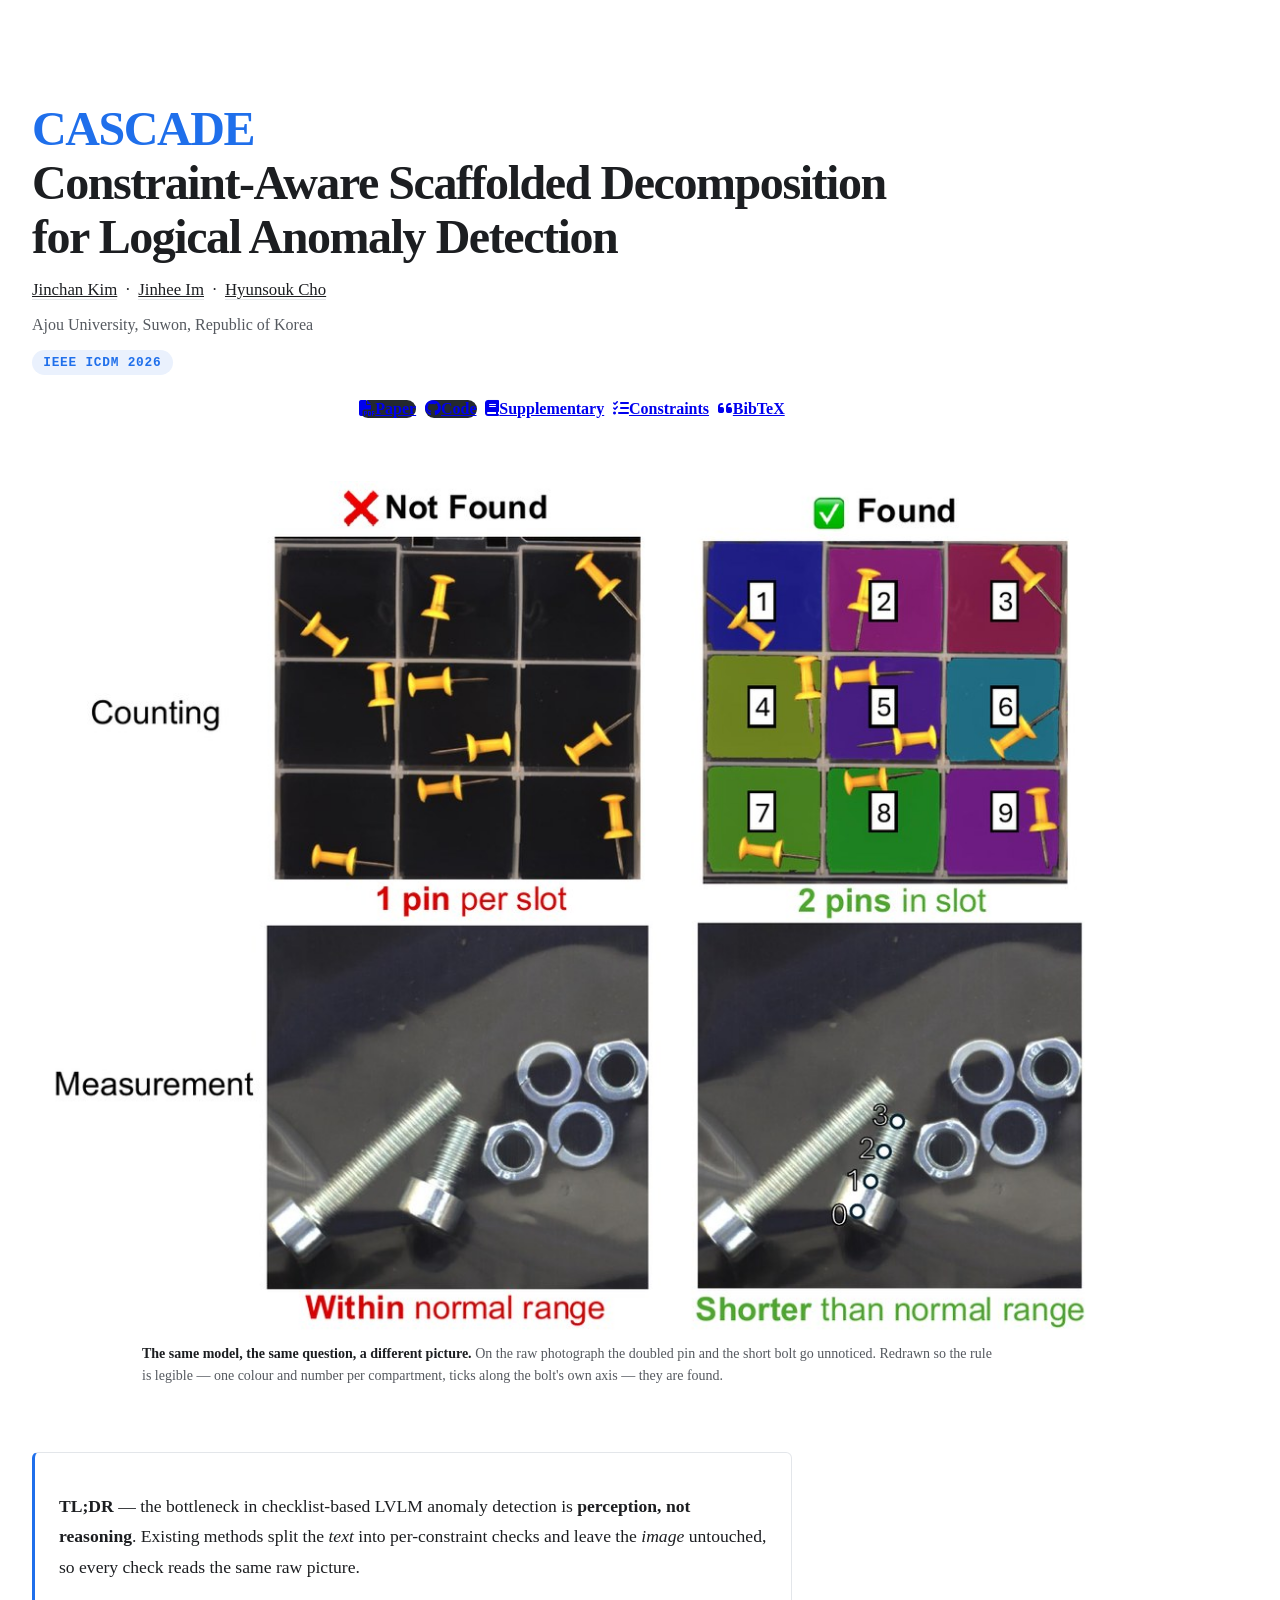
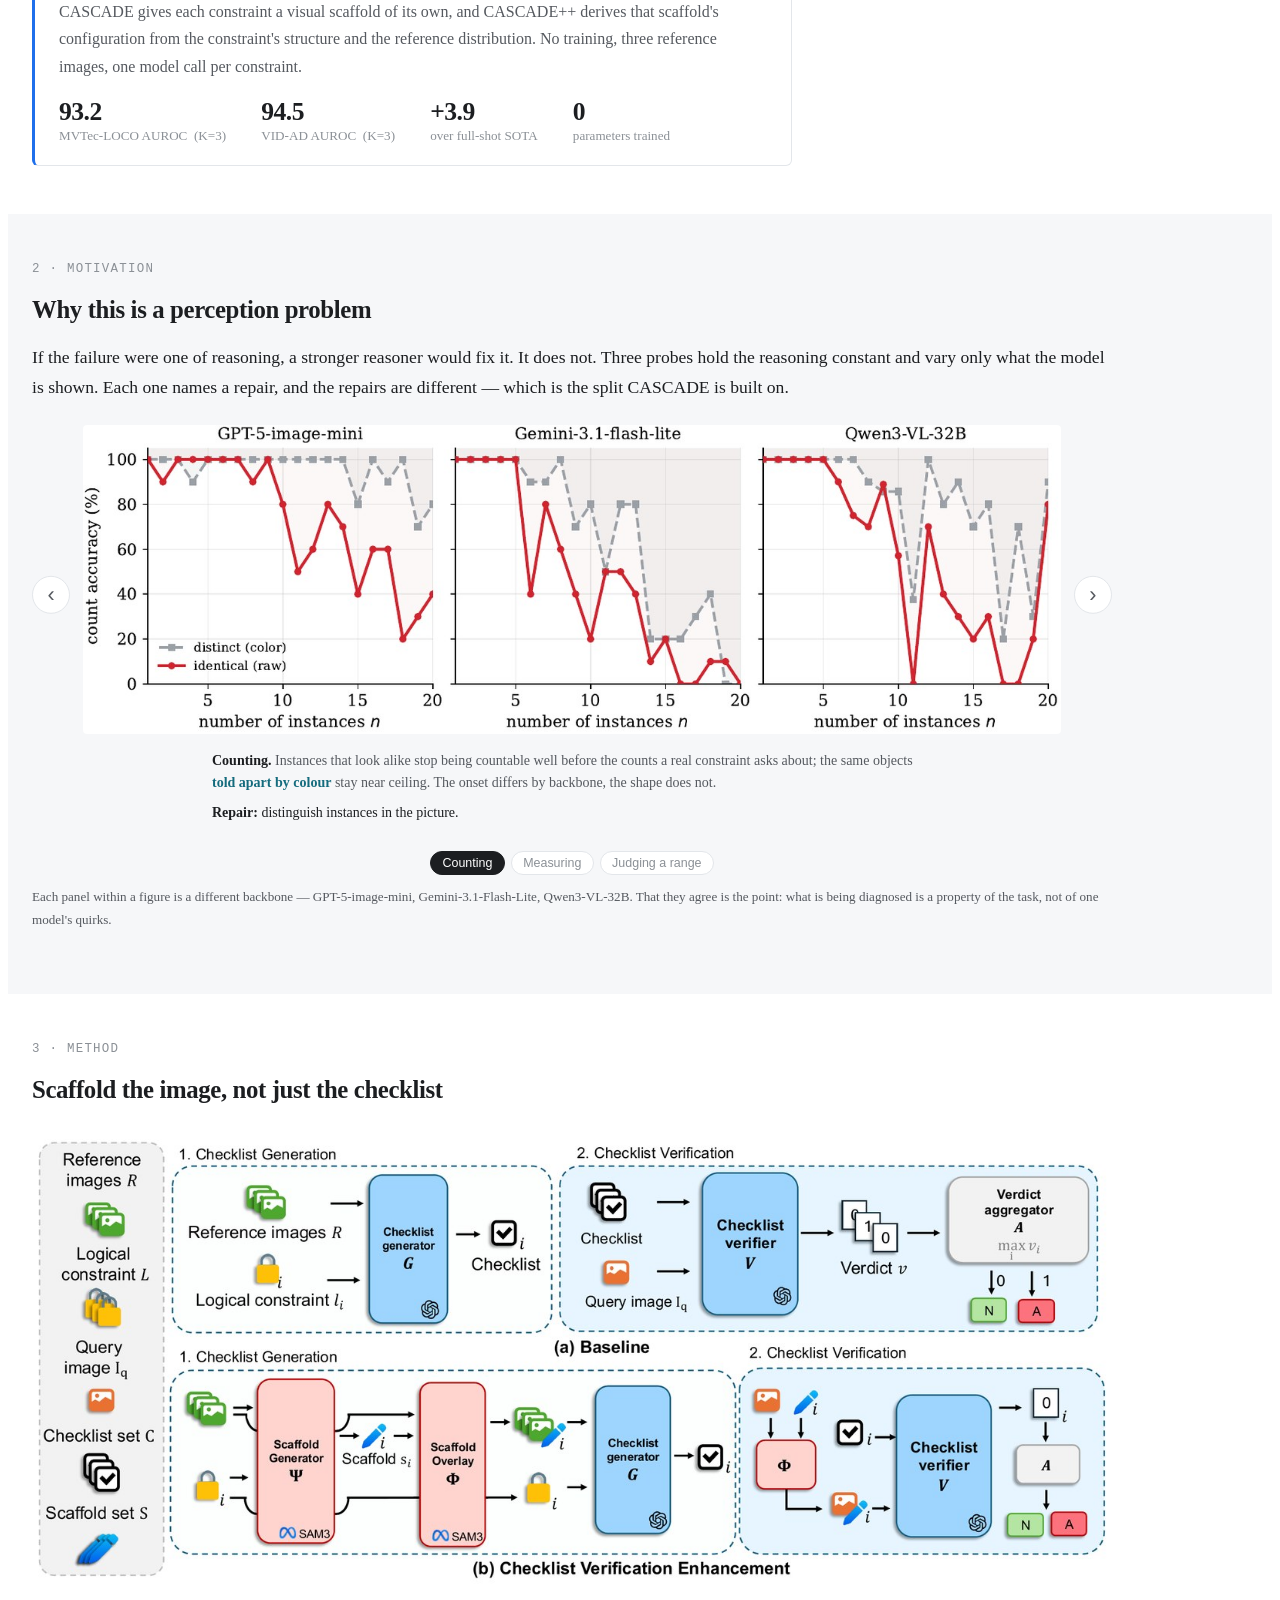
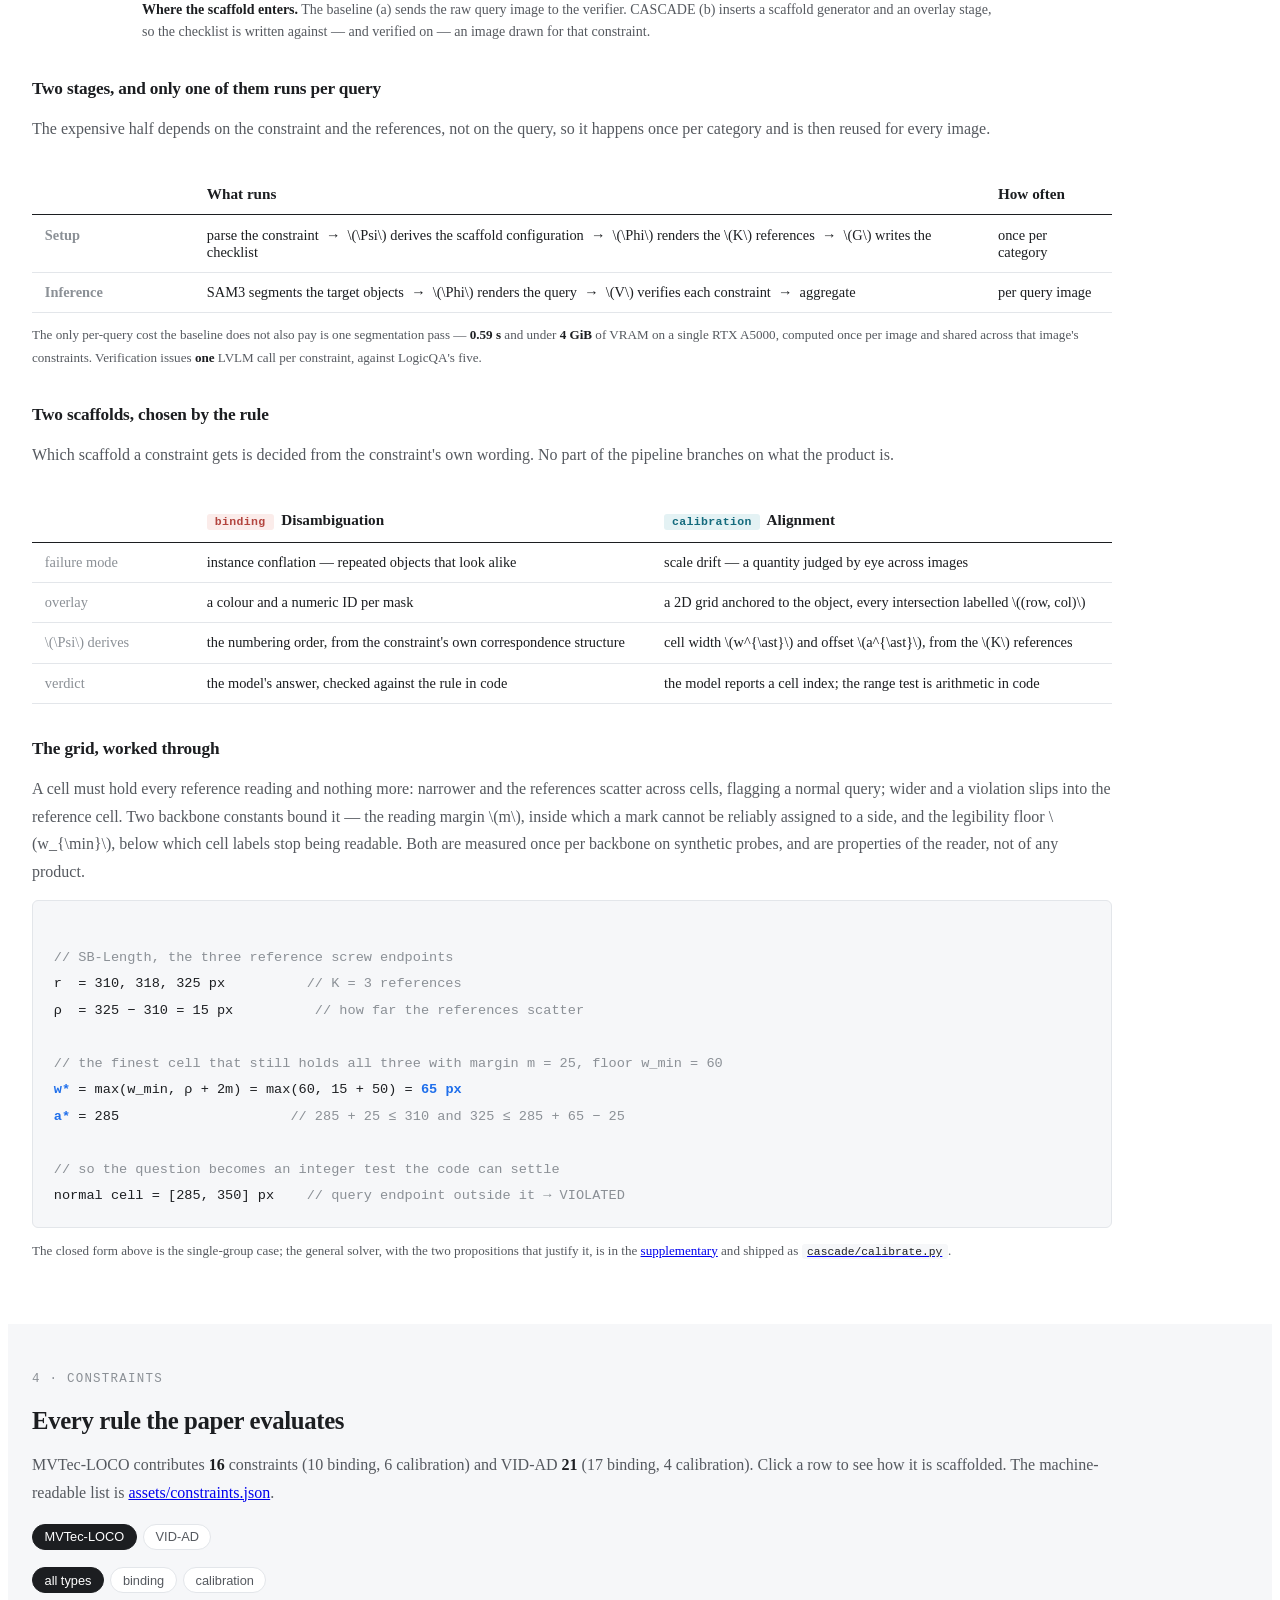
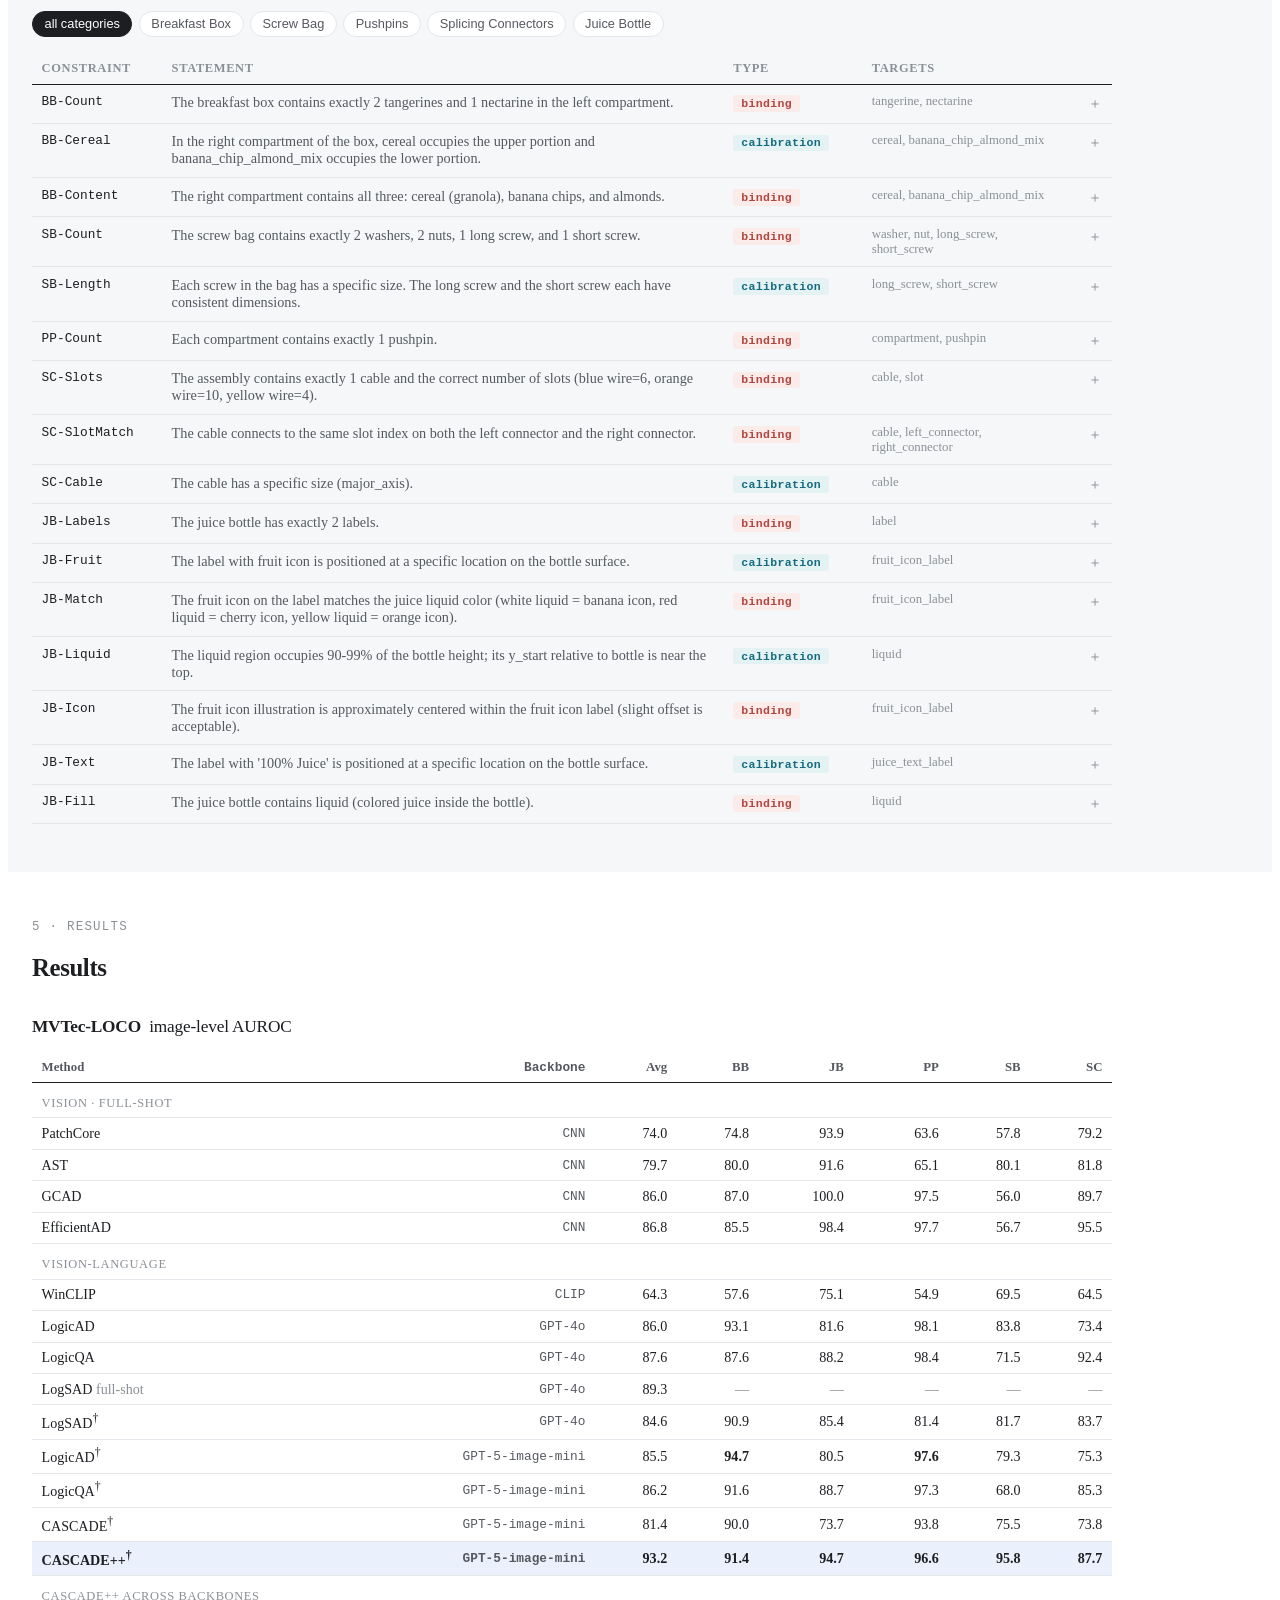
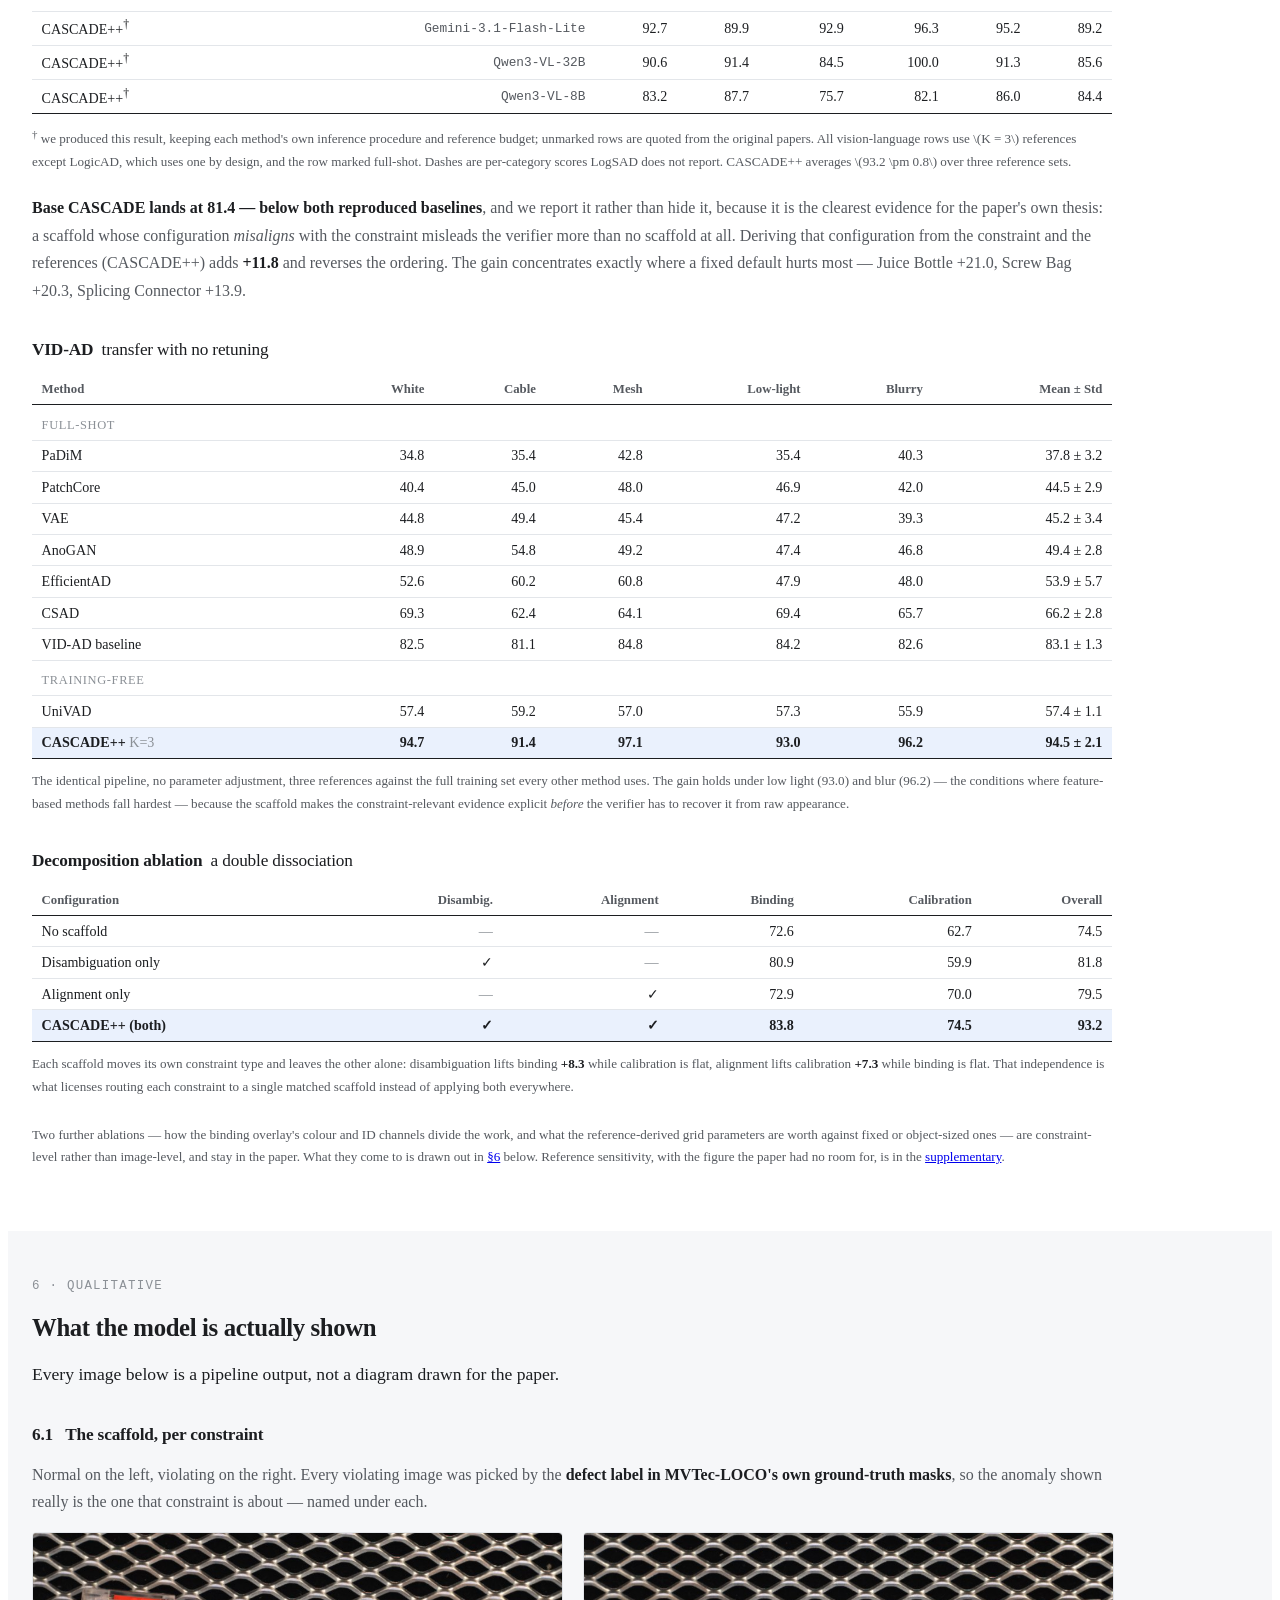
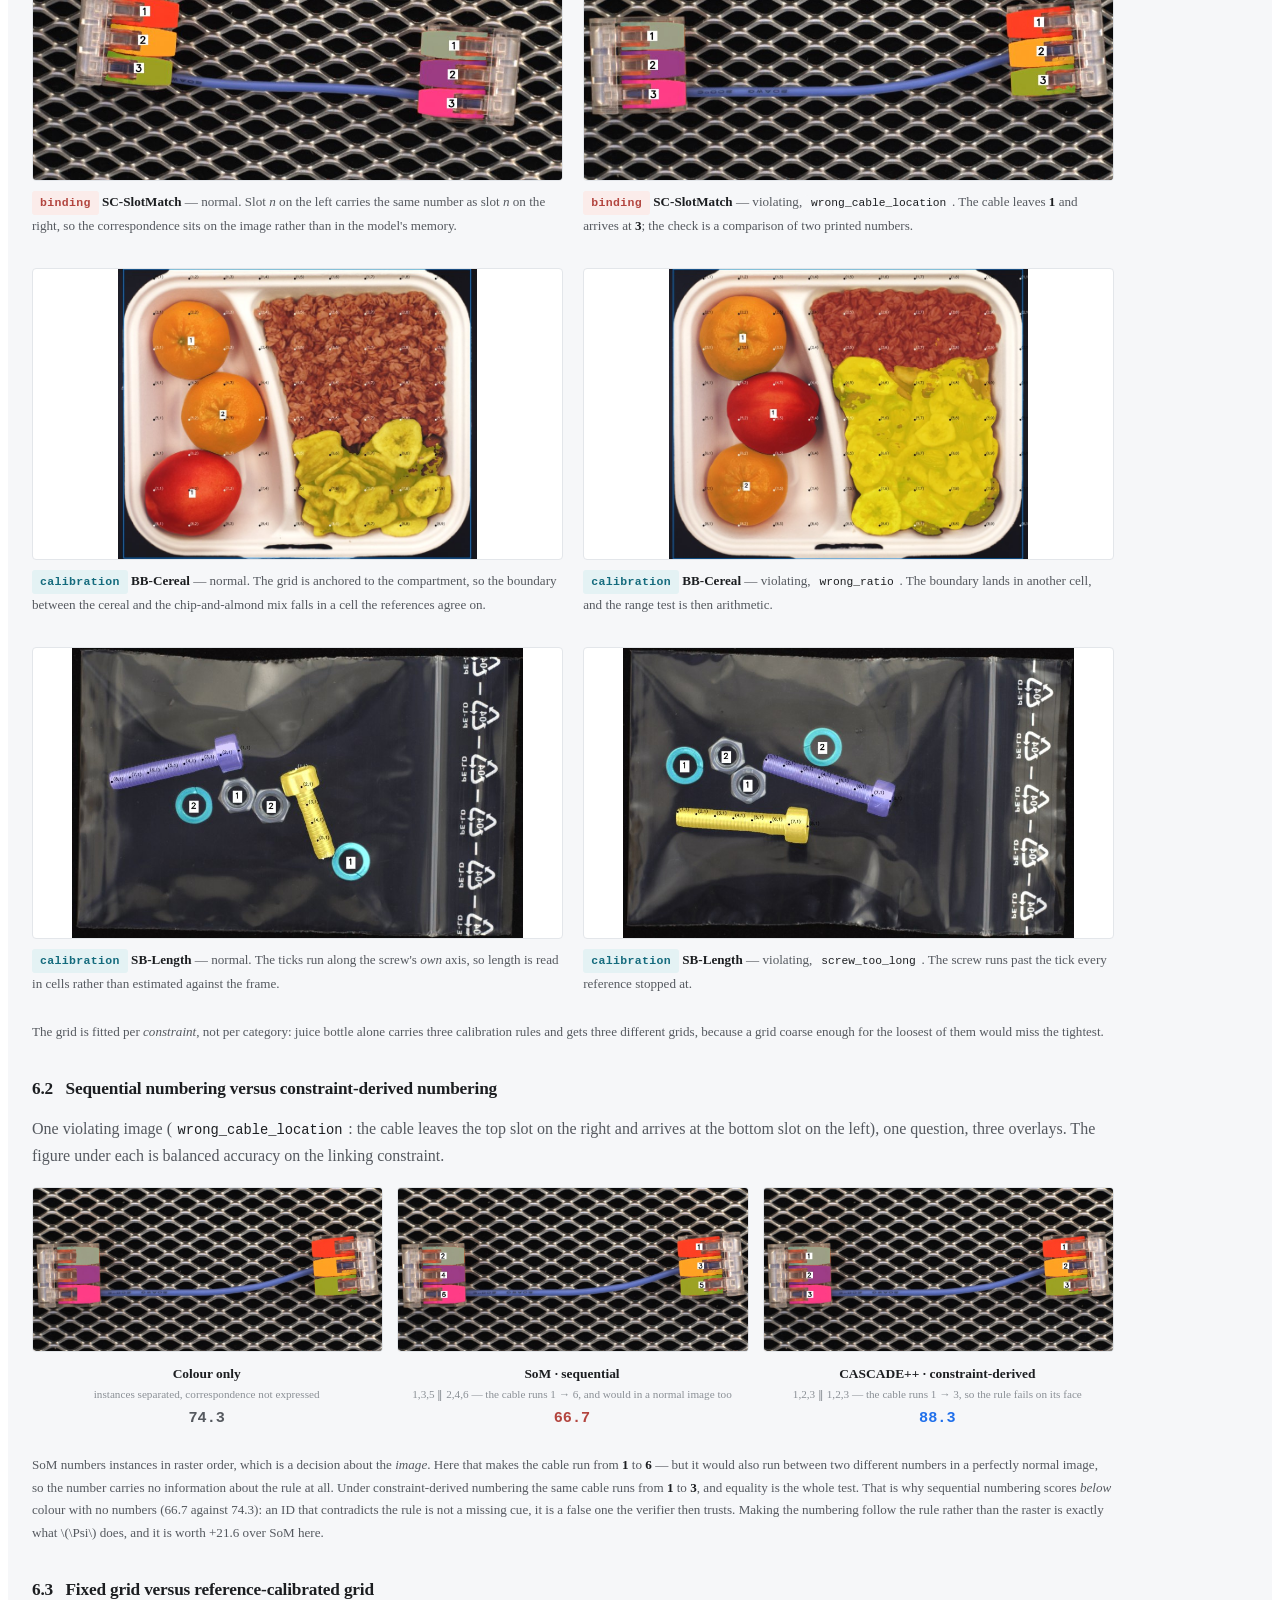
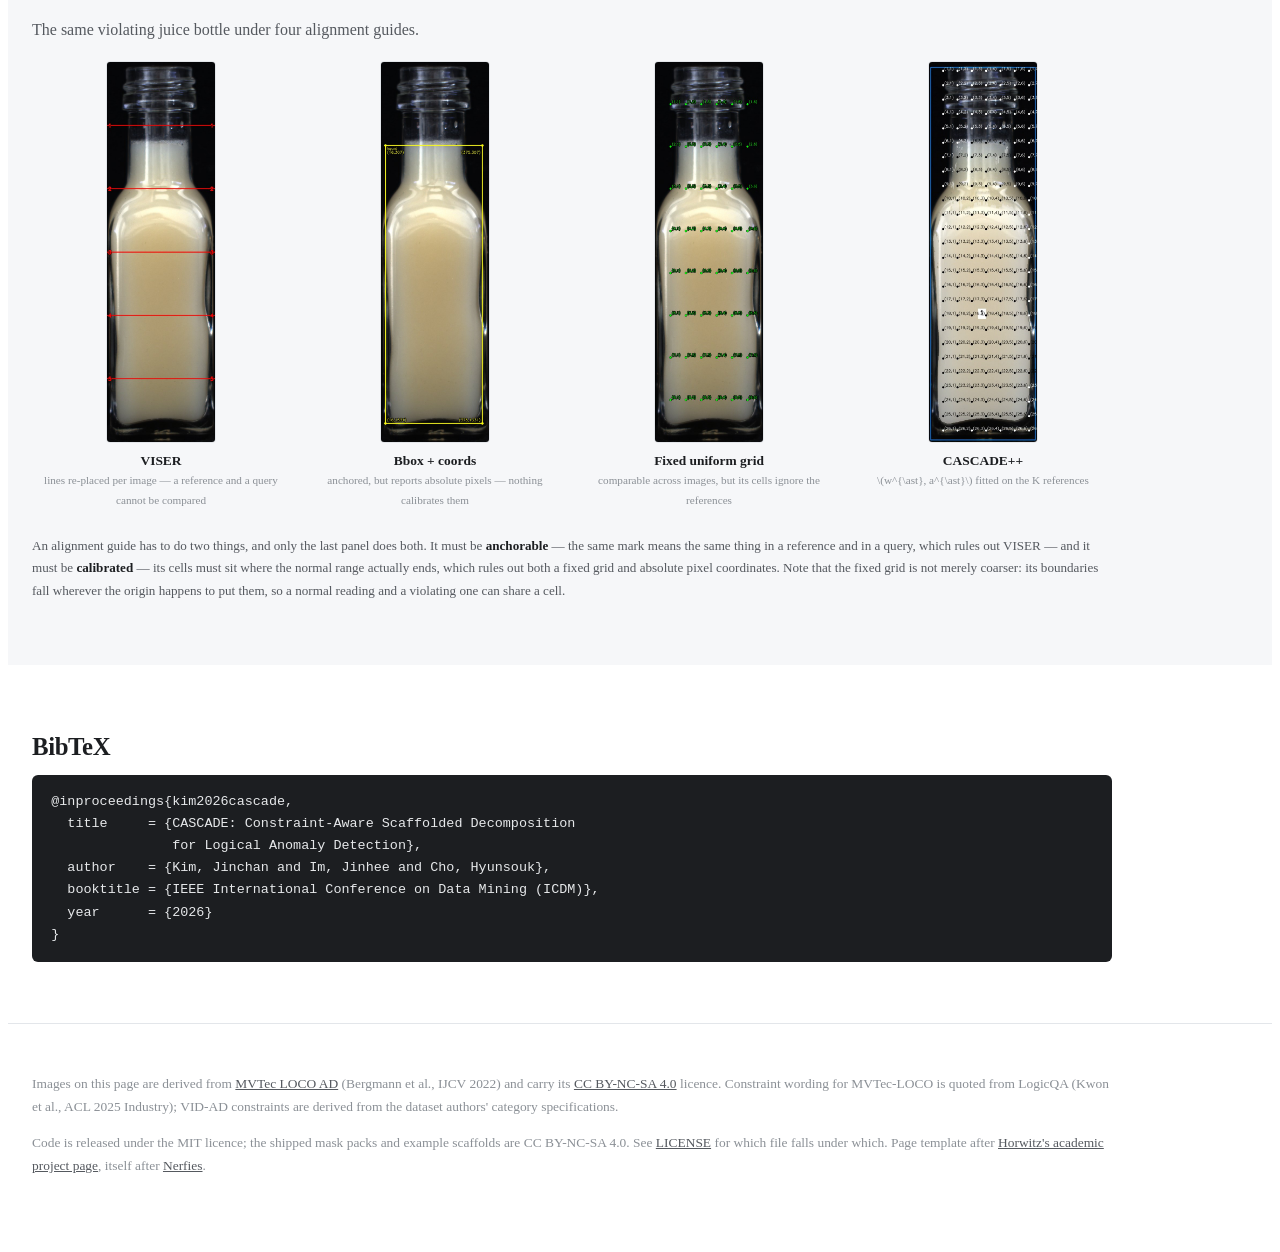
==== commit 20dedb79: "Page the three probes instead of tiling them, and fix the algorithm block Three changes that turned " ====
--- a/docs/index.html
+++ b/docs/index.html
@@ -96,33 +96,46 @@
       Each one names a repair, and the repairs are different — which is the split CASCADE is
       built on.</p>
 
-    <div class="probes">
-      <figure>
-        <img src="assets/probe_count.jpg" alt="A line chart of count accuracy against the number of instances n. The identical-object curve falls away from 100 percent past n of about nine and reaches 20 percent; the distinct-colour curve stays near the top across the same range.">
+    <div class="deck" id="probes" aria-roledescription="carousel" aria-label="The three probes">
+      <button class="nav prev" aria-label="Previous probe">&#8249;</button>
+      <button class="nav next" aria-label="Next probe">&#8250;</button>
+
+      <figure class="slide" data-i="0">
+        <img src="assets/count3.jpg" alt="Three line charts, one per backbone. Count accuracy against the number of instances n. The identical-object curve falls away from 100 percent past n of about nine and reaches near zero; the distinct-colour curve stays high across the same range.">
         <figcaption><b>Counting.</b> Instances that look alike stop being countable well before
-          the counts a real constraint asks about. The same objects <span class="k">told apart by
-          colour</span> stay near ceiling.<br>
-          <b>Repair:</b> distinguish instances in the picture.</figcaption>
+          the counts a real constraint asks about; the same objects
+          <span class="k">told apart by colour</span> stay near ceiling. The onset differs by
+          backbone, the shape does not.
+          <span class="fix"><b>Repair:</b> distinguish instances in the picture.</span></figcaption>
       </figure>
-      <figure>
-        <img src="assets/probe_scale.jpg" alt="Violin plots of measured length for one backbone. The within-image reading is tight around the ground truth of 320 pixels with standard deviation 6.5; the cross-image reading is far wider with standard deviation 37.3.">
+
+      <figure class="slide" data-i="1" hidden>
+        <img src="assets/scale3.jpg" alt="Violin plots of measured length for three backbones. Within-image readings are tight around the ground truth of 320 pixels; cross-image readings are several times wider, with standard deviations rising from 6.5 to 37.3, 1.2 to 52.0, and 17.7 to 64.1 pixels.">
         <figcaption><b>Measuring.</b> A bar of true length 320&nbsp;px. Read twice off
-          <em>one</em> image the model is consistent; read off two <em>separate</em> renderings
-          of the same length it is not — up to 43× wider.<br>
-          <b>Repair:</b> a frame of reference shared between images.</figcaption>
+          <em>one</em> image the model is consistent (\(\sigma\) = 1.2–17.7&nbsp;px); read off two
+          <em>separate</em> renderings of the same length it is not (37.3–64.1&nbsp;px) — 3.6× to
+          43× wider. Gemini is the most precise reader within an image and the least transferable
+          across two, so precision alone cannot close this.
+          <span class="fix"><b>Repair:</b> a frame of reference shared between images.</span></figcaption>
       </figure>
-      <figure>
-        <img src="assets/probe_grid.jpg" alt="A line chart of balanced accuracy against violation margin. The object-centric grid line sits near 95 percent and is flat; comparison, pixel and patch strategies sit between 40 and 80 percent and fluctuate.">
-        <figcaption><b>Judging a range.</b> Comparison, pixel values and patch indices all
-          degrade as the violation shrinks; a cell index read off a
-          <span class="k">grid anchored to the object</span> does not.<br>
-          <b>Repair:</b> make the frame of reference discrete.</figcaption>
+
+      <figure class="slide" data-i="2" hidden>
+        <img src="assets/grid3.jpg" alt="Three line charts of balanced accuracy against violation margin. The object-centric grid line sits near 95 to 100 percent and is flat; comparison, pixel and patch strategies sit between 40 and 80 percent and fluctuate.">
+        <figcaption><b>Judging a range.</b> Comparison, pixel values and patch indices all degrade
+          as the violation shrinks; a cell index read off a
+          <span class="k">grid anchored to the object</span> does not, on any backbone.
+          <span class="fix"><b>Repair:</b> make that frame of reference discrete.</span></figcaption>
       </figure>
-    </div>
-    <p class="tnote">One backbone shown (GPT-5-image-mini). All three probes replicate on
-      Gemini-3.1-Flash-Lite and Qwen3-VL-32B — the full panels are in the
-      <a href="supplement.html#backbones">supplementary</a>, and they matter, because what is
-      being diagnosed is a property of the task rather than of one model.</p>
+
+      <div class="dots" role="tablist" aria-label="Choose a probe">
+        <button role="tab" aria-selected="true"  aria-controls="probes">Counting</button>
+        <button role="tab" aria-selected="false" aria-controls="probes">Measuring</button>
+        <button role="tab" aria-selected="false" aria-controls="probes">Judging a range</button>
+      </div>
+    </div>
+    <p class="tnote">Each panel within a figure is a different backbone — GPT-5-image-mini,
+      Gemini-3.1-Flash-Lite, Qwen3-VL-32B. That they agree is the point: what is being diagnosed
+      is a property of the task, not of one model's quirks.</p>
   </div>
 </section>
 
@@ -470,6 +483,34 @@
 </footer>
 
 <script>
+/* ── the motivation deck: three probes, one at a time ────────────── */
+(function () {
+  const deck   = document.getElementById("probes");
+  if (!deck) return;
+  const slides = [...deck.querySelectorAll(".slide")];
+  const dots   = [...deck.querySelectorAll(".dots button")];
+  let at = 0;
+
+  function show(i) {
+    at = (i + slides.length) % slides.length;
+    slides.forEach((s, k) => { s.hidden = k !== at; });
+    dots.forEach((d, k) => d.setAttribute("aria-selected", k === at));
+  }
+
+  deck.querySelector(".prev").onclick = () => show(at - 1);
+  deck.querySelector(".next").onclick = () => show(at + 1);
+  dots.forEach((d, k) => d.onclick = () => show(k));
+
+  // arrow keys, but only while the deck is the thing being looked at
+  deck.tabIndex = 0;
+  deck.addEventListener("keydown", e => {
+    if (e.key === "ArrowLeft")  { show(at - 1); e.preventDefault(); }
+    if (e.key === "ArrowRight") { show(at + 1); e.preventDefault(); }
+  });
+
+  show(0);
+})();
+
 /* ── constraint browser ──────────────────────────────────────────── */
 (function () {
   const body = document.getElementById("cons-body");
--- a/docs/cascade.css
+++ b/docs/cascade.css
@@ -17,6 +17,10 @@
   --mono: ui-monospace, SFMono-Regular, "SF Mono", Menlo, Consolas, monospace;
 }
 
+/* Bulma resets `figure` to display:block, which outranks the user agent's
+   [hidden] rule — so a hidden slide would still render. Put it back. */
+[hidden] { display: none !important; }
+
 html { scroll-behavior: smooth; scroll-padding-top: 70px; }
 body { color: var(--ink); background: var(--paper); overflow-x: hidden; }
 
@@ -88,15 +92,51 @@
 }
 figcaption b { color: var(--ink); }
 
-/* ── the three motivation probes, side by side ─────────────────── */
-.probes { display: grid; grid-template-columns: repeat(3, 1fr); gap: 1.6rem; margin-top: 1.4rem; }
-.probes figure { margin: 0; min-width: 0; display: flex; flex-direction: column; }
-.probes img {
-  height: 240px; width: auto; max-width: 100%; object-fit: contain;
-  align-self: center; border-radius: 0;
-}
-.probes figcaption { margin-top: .9rem; max-width: none; font-size: .84rem; }
-.probes figcaption .k { color: var(--calib); font-weight: 600; }
+/* ── the three motivation probes, one at a time ─────────────────── */
+.deck {
+  position: relative; margin-top: 1.4rem; padding: 0 3.2rem;
+}
+.deck .slide { margin: 0; }
+.deck .slide img {
+  display: block; margin: 0 auto;
+  max-height: 380px; width: auto; max-width: 100%; object-fit: contain;
+}
+.deck .slide figcaption {
+  max-width: 720px; margin: 1rem auto 0; text-align: left; min-height: 5.2rem;
+}
+.deck figcaption .k { color: var(--calib); font-weight: 600; }
+.deck figcaption .fix { display: block; margin-top: .45rem; color: var(--ink); }
+
+/* the stage keeps one height, so paging does not shuffle the page */
+.deck-stage { min-height: 380px; display: flex; align-items: center; }
+
+.deck .nav {
+  position: absolute; top: 170px; transform: translateY(-50%);
+  width: 2.4rem; height: 2.4rem; border-radius: 999px; cursor: pointer;
+  border: 1px solid var(--line); background: var(--paper); color: var(--ink-soft);
+  font-size: 1.35rem; line-height: 1; display: flex; align-items: center;
+  justify-content: center; transition: all .12s; z-index: 2; padding-bottom: 2px;
+}
+.deck .nav:hover { border-color: var(--ink); color: var(--ink); }
+.deck .nav.prev { left: 0; }
+.deck .nav.next { right: 0; }
+
+.dots { display: flex; gap: .4rem; justify-content: center; margin-top: 1.1rem; }
+.dots button {
+  font-size: .78rem; padding: .26rem .7rem; border-radius: 999px; cursor: pointer;
+  border: 1px solid var(--line); background: var(--paper); color: var(--ink-faint);
+  transition: all .12s;
+}
+.dots button:hover { border-color: var(--ink-faint); color: var(--ink-soft); }
+.dots button[aria-selected="true"] {
+  background: var(--ink); border-color: var(--ink); color: #fff;
+}
+
+@media (max-width: 700px) {
+  .deck { padding: 0; }
+  .deck .nav { top: auto; bottom: -0.4rem; transform: none; }
+  .deck .slide figcaption { min-height: 0; }
+}
 
 /* ── tables ─────────────────────────────────────────────────────── */
 .tablewrap { overflow-x: auto; margin-top: 1rem; }
